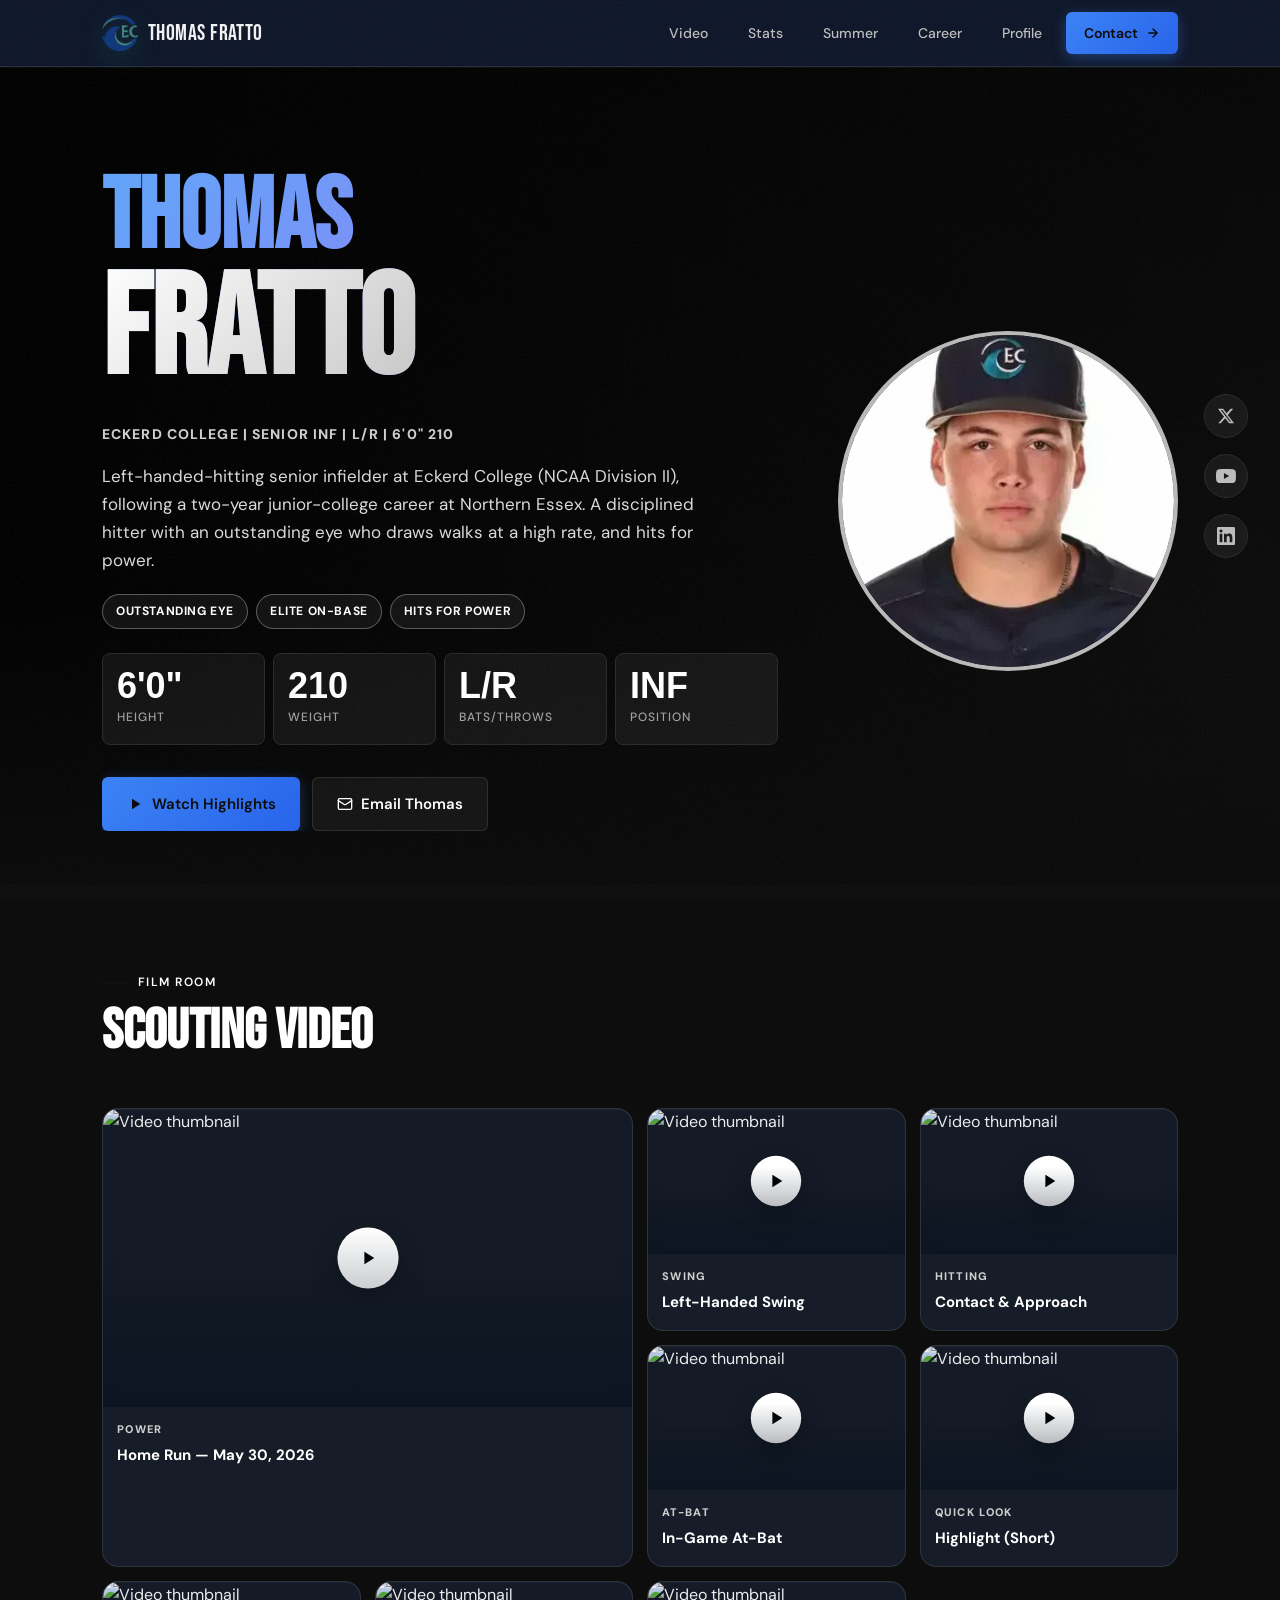
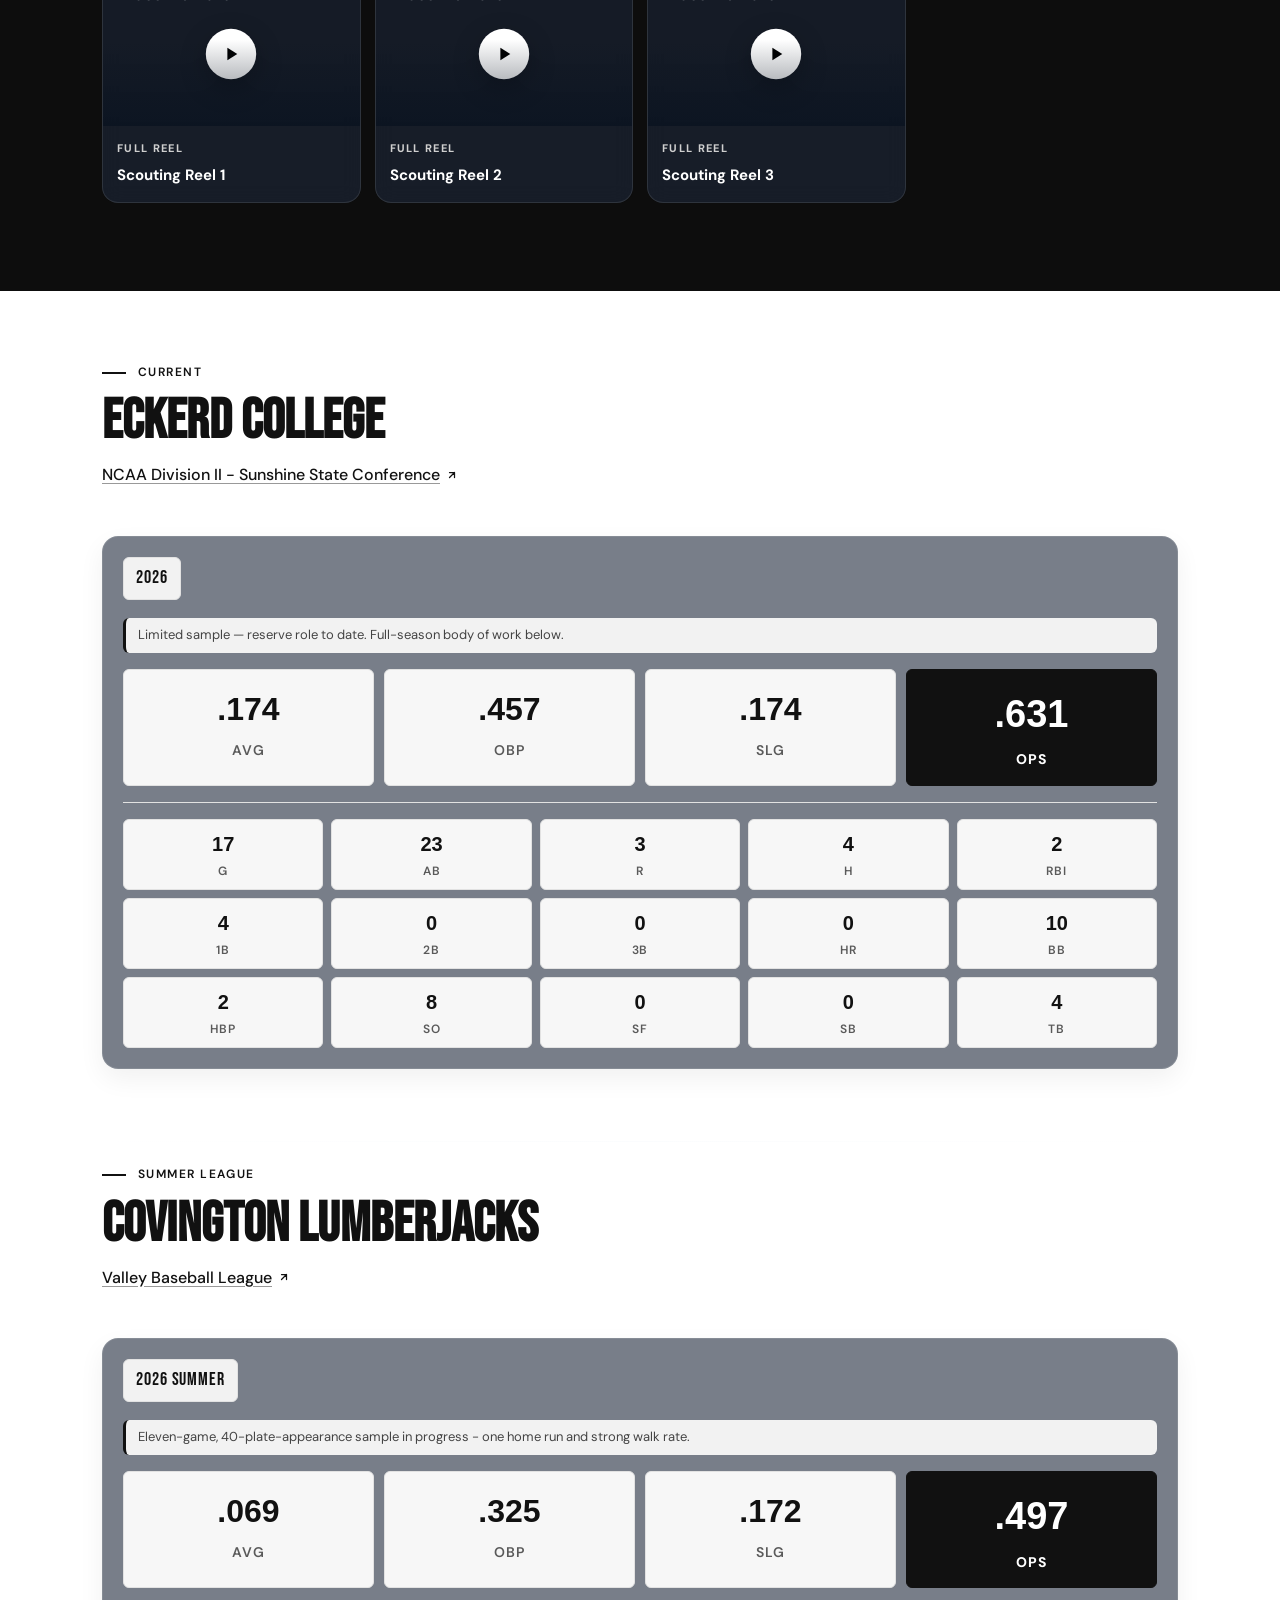
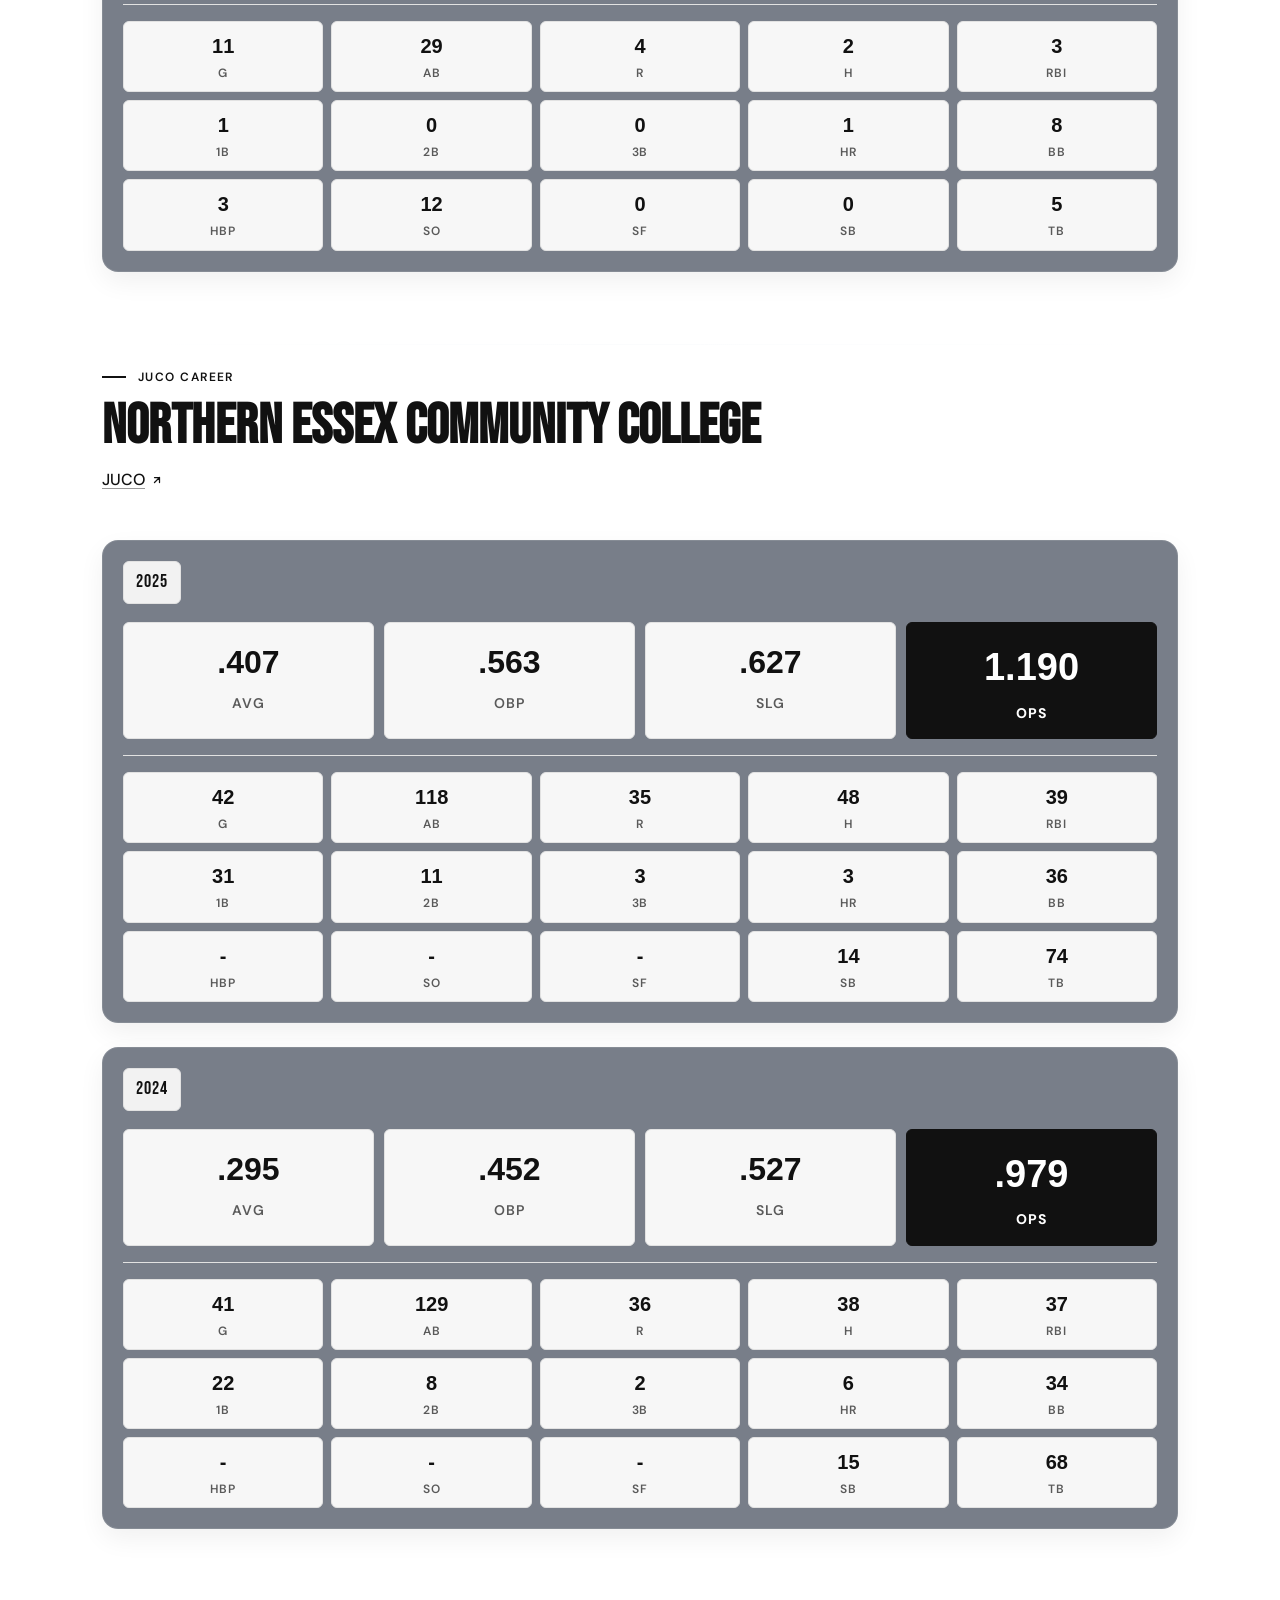
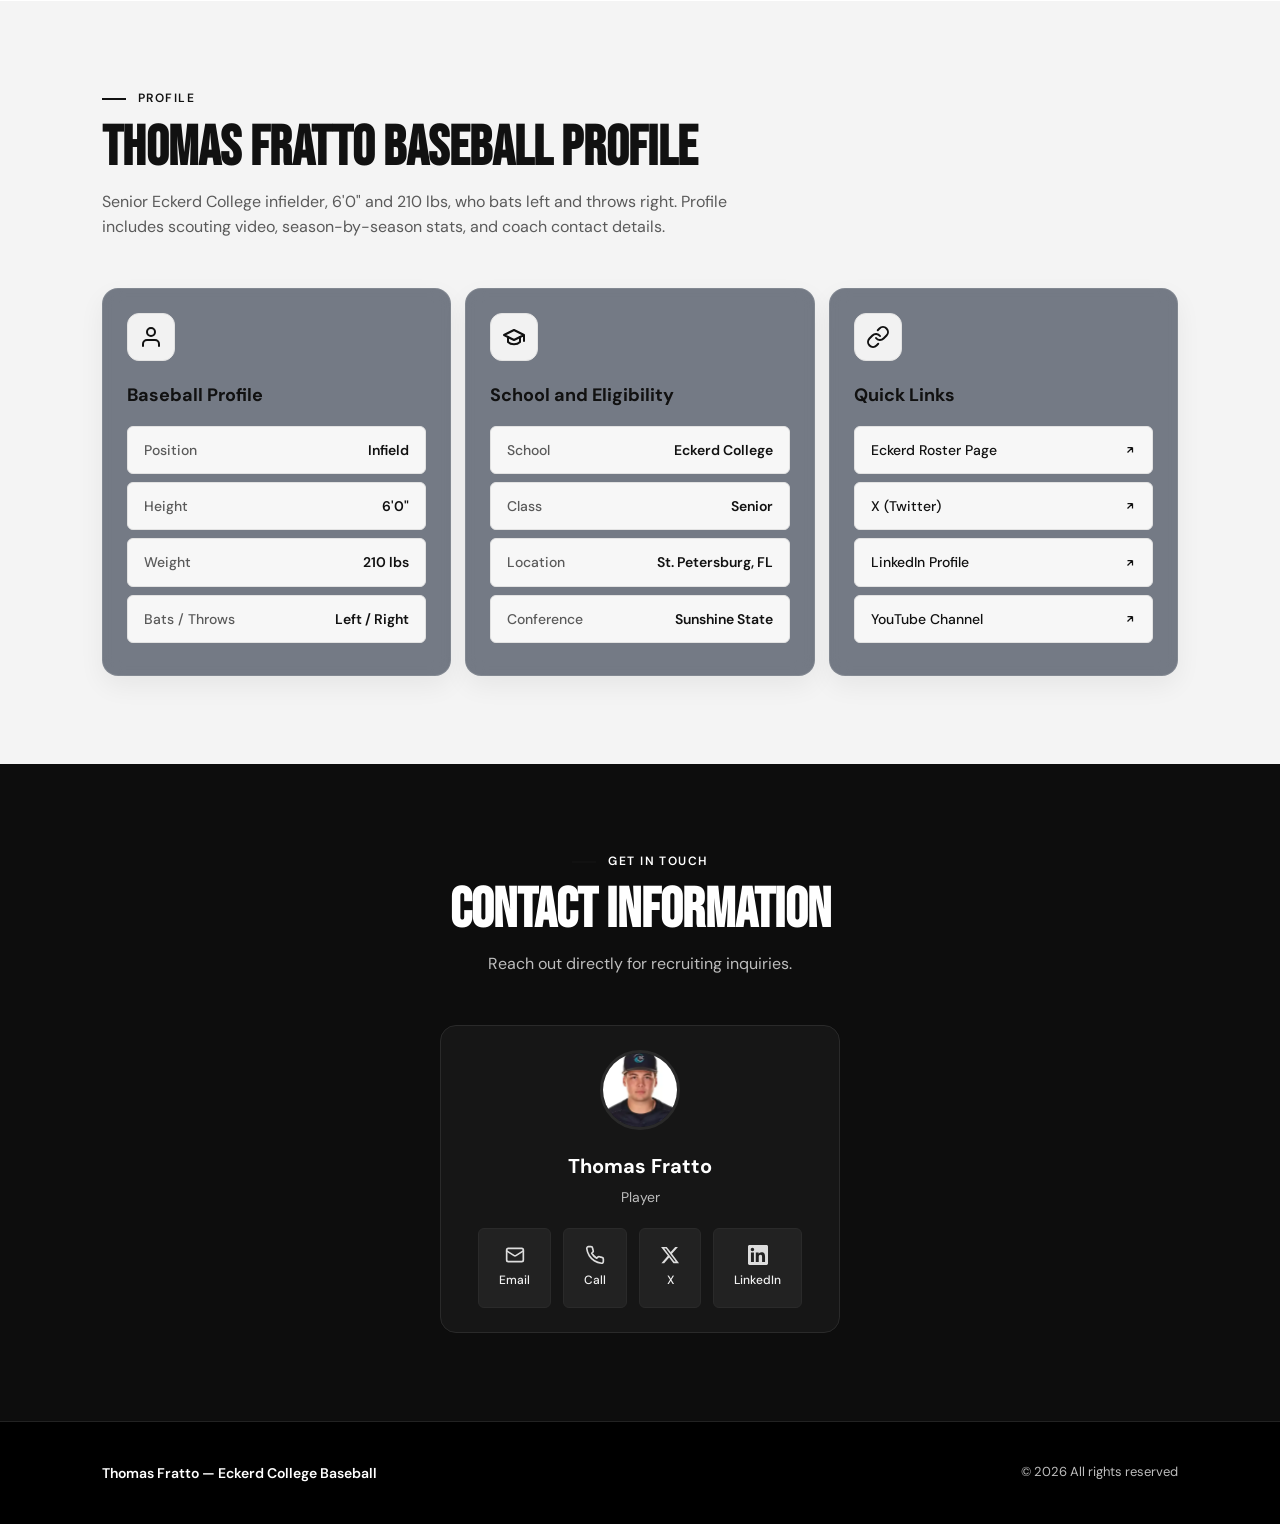
==== index.html @ 8817c386 "Refresh baseball profile styling" ====
<!doctype html>
<html lang="en">
<head>
  <meta charset="utf-8" />
  <meta name="viewport" content="width=device-width, initial-scale=1" />
  <title>Thomas Fratto | Eckerd College Baseball Recruiting Profile</title>
  <meta name="description" content="Thomas Fratto - left-handed-hitting senior infielder at Eckerd College (NCAA Division II). A disciplined hitter with an outstanding eye who draws walks at a high rate, with power. Scouting video, full season-by-season stats, and direct contact for scouts and coaches." />
  <link rel="canonical" href="https://www.tfrattobaseball.com/" />

  <link rel="icon" href="/favicon.ico" sizes="any">
  <link rel="icon" type="image/png" sizes="192x192" href="/icon-192.png">
  <link rel="apple-touch-icon" sizes="192x192" href="/icon-192.png">
  <link rel="manifest" href="/manifest.json">
  <link rel="alternate" type="text/plain" href="/llms.txt" title="LLM-readable profile">
  <meta name="theme-color" content="#0a1628">
  <meta name="apple-mobile-web-app-capable" content="yes">
  <meta name="apple-mobile-web-app-status-bar-style" content="black-translucent">
  <meta name="apple-mobile-web-app-title" content="T. Fratto">

  <!-- Fonts: Bebas Neue (display) + DM Sans (body) -->
  <link rel="preconnect" href="https://fonts.googleapis.com">
  <link rel="preconnect" href="https://fonts.gstatic.com" crossorigin>
  <link href="https://fonts.googleapis.com/css2?family=Bebas+Neue&family=DM+Sans:ital,opsz,wght@0,9..40,400;0,9..40,500;0,9..40,600;0,9..40,700;1,9..40,400&display=swap" rel="stylesheet">

  <link rel="stylesheet" href="styles.css" />
  <link rel="stylesheet" href="theme-bw.css" />

  <style>
    /* Modern UI Overrides */
    :root {
      --modern-bg: #0f172a;
      --modern-card-bg: rgba(30, 41, 59, 0.6);
      --modern-border: rgba(255, 255, 255, 0.1);
      --modern-primary: #3b82f6;
    }

    body {
      background-color: var(--modern-bg);
      color: #e2e8f0;
    }

    /* Sticky Glassmorphism Topbar */
    .topbar {
      position: sticky;
      top: 0;
      z-index: 1000;
      background: rgba(15, 23, 42, 0.75);
      backdrop-filter: blur(12px);
      -webkit-backdrop-filter: blur(12px);
      border-bottom: 1px solid var(--modern-border);
    }

    /* Gradient Hero Name */
    .hero-name {
      background: linear-gradient(135deg, #60a5fa, #818cf8, #c084fc);
      -webkit-background-clip: text;
      -webkit-text-fill-color: transparent;
      background-clip: text;
    }

    /* Glassmorphism Cards */
    .video-card, .stats-card, .info-card, .contact-card {
      background: var(--modern-card-bg);
      backdrop-filter: blur(10px);
      -webkit-backdrop-filter: blur(10px);
      border: 1px solid var(--modern-border);
      border-radius: 16px;
      transition: transform 0.3s ease, box-shadow 0.3s ease, border-color 0.3s ease;
    }

    /* Hover Effects */
    .video-card:hover, .info-card:hover, .contact-card:hover {
      transform: translateY(-6px);
      box-shadow: 0 12px 30px rgba(0, 0, 0, 0.35);
      border-color: rgba(255, 255, 255, 0.2);
    }

    /* Modern Buttons */
    .btn.primary {
      background: linear-gradient(135deg, var(--modern-primary), #2563eb);
      border: none;
      box-shadow: 0 4px 14px rgba(59, 130, 246, 0.35);
      transition: all 0.3s ease;
    }

    .btn.primary:hover {
      transform: translateY(-2px);
      box-shadow: 0 6px 20px rgba(59, 130, 246, 0.45);
    }

    .btn.ghost {
      border: 1px solid var(--modern-border);
      background: rgba(255, 255, 255, 0.05);
      transition: all 0.3s ease;
    }

    .btn.ghost:hover {
      background: rgba(255, 255, 255, 0.1);
      border-color: rgba(255, 255, 255, 0.3);
      transform: translateY(-2px);
    }

    /* Custom Scrollbar */
    ::-webkit-scrollbar {
      width: 10px;
    }
    ::-webkit-scrollbar-track {
      background: var(--modern-bg);
    }
    ::-webkit-scrollbar-thumb {
      background: #475569;
      border-radius: 5px;
    }
    ::-webkit-scrollbar-thumb:hover {
      background: #64748b;
    }

    /* Match info-list items to info-links items */
    .info-list li {
      display: flex;
      justify-content: space-between;
      align-items: center;
      padding: 12px 16px;
      margin-bottom: 8px;
      background: #f7f7f7;
      border: 1px solid #e2e2e2;
      border-radius: var(--radius-sm);
      font-size: 14px;
      font-weight: 500;
      transition: all var(--duration) var(--ease);
    }
    .info-list li:last-child {
      margin-bottom: 0;
      border-bottom: 1px solid #e2e2e2;
      padding-bottom: 12px;
    }
  </style>

  <meta property="og:title" content="Thomas Fratto | Eckerd College Baseball Recruiting Profile" />
  <meta property="og:description" content="Left-handed-hitting senior infielder at Eckerd College (NCAA Division II). A disciplined hitter with an outstanding eye and power. Scouting video, full season-by-season stats, and direct contact." />
  <meta property="og:type" content="website" />
  <meta property="og:url" content="https://www.tfrattobaseball.com/" />
  <meta property="og:image" content="https://www.tfrattobaseball.com/og-image.png" />
  <meta name="twitter:card" content="summary_large_image" />
  <meta name="twitter:image" content="https://www.tfrattobaseball.com/og-image.png" />

  <!-- Structured Data for AI/Search -->
  <script type="application/ld+json">
  {
    "@context": "https://schema.org",
    "@type": "Person",
    "name": "Thomas Fratto",
    "url": "https://www.tfrattobaseball.com/",
    "image": "https://www.tfrattobaseball.com/thomas-fratto-square_.webp",
    "description": "Thomas Fratto is a left-handed-hitting senior infielder at Eckerd College (NCAA Division II, Sunshine State Conference), following a two-year junior-college career at Northern Essex.",
    "jobTitle": "College Baseball Player",
    "affiliation": {
      "@type": "CollegeOrUniversity",
      "name": "Eckerd College",
      "url": "https://eckerdtritons.com"
    },
    "sameAs": [
      "https://x.com/Thomas_Fratto",
      "https://www.linkedin.com/in/thomas-fratto-b1376a383/",
      "https://www.youtube.com/@thomasfratto8864",
      "https://eckerdtritons.com/sports/baseball/roster/thomas-fratto/5664"
    ],
    "athlete": {
      "@type": "Role",
      "sport": "Baseball",
      "position": "Infield"
    },
    "height": "6'0\"",
    "weight": "210 lbs"
  }
  </script>
</head>

<body>
  <div class="noise"></div>
  
  <a class="skip" href="#main">Skip to content</a>

  <header class="topbar">
    <div class="container topbar-inner">
      <a class="brand" href="#top" aria-label="Back to top">
        <img src="Eckerd_tritons_ec_mark_svg.png" alt="Eckerd Tritons" class="brand-logo" width="36" height="36" />
        <span class="brand-text">Thomas Fratto</span>
      </a>
      <nav class="top-actions" aria-label="Primary">
        <a class="nav-link" href="#videos">Video</a>
        <a class="nav-link" href="#stats">Stats</a>
        <a class="nav-link" href="#summer-stats">Summer</a>
        <a class="nav-link" href="#necc-stats">Career</a>
        <a class="nav-link" href="#player-info">Profile</a>
        <a class="btn primary" href="#contact">
          <span>Contact</span>
          <svg width="14" height="14" viewBox="0 0 24 24" fill="none" stroke="currentColor" stroke-width="2.5" stroke-linecap="round" stroke-linejoin="round">
            <path d="M5 12h14M12 5l7 7-7 7"/>
          </svg>
        </a>
      </nav>
    </div>
  </header>

  <section class="hero" id="top">
    <div class="hero-bg"></div>
    <div class="container hero-inner">
      <div class="hero-content">
        <!-- Mobile: Photo + Name side by side -->
        <div class="hero-intro">
          <div class="hero-portrait-mobile">
            <img
              class="portrait-img-mobile"
              src="thomas-fratto-square_.webp"
              width="120"
              height="120"
              loading="eager"
              decoding="async"
              alt="Thomas Fratto in Eckerd Tritons uniform" />
          </div>
          <div class="hero-intro-text">
            <h1 class="hero-name">
              <span class="name-first">Thomas</span>
              <span class="name-last">Fratto</span>
            </h1>
          </div>
        </div>

        <p class="hero-line">Eckerd College | Senior INF | L/R | 6'0" 210</p>

        <p class="hero-summary">
          Left-handed-hitting senior infielder at Eckerd College (NCAA Division II),
          following a two-year junior-college career at Northern Essex. A disciplined
          hitter with an outstanding eye who draws walks at a high rate, and hits for power.
        </p>

        <div class="hero-strengths" aria-label="Player strengths">
          <span class="strength">Outstanding Eye</span>
          <span class="strength">Elite On-Base</span>
          <span class="strength">Hits for Power</span>
        </div>

        <div class="hero-stats">
          <div class="stat">
            <span class="stat-value">6'0"</span>
            <span class="stat-label">Height</span>
          </div>
          <div class="stat">
            <span class="stat-value">210</span>
            <span class="stat-label">Weight</span>
          </div>
          <div class="stat">
            <span class="stat-value">L/R</span>
            <span class="stat-label">Bats/Throws</span>
          </div>
          <div class="stat">
            <span class="stat-value">INF</span>
            <span class="stat-label">Position</span>
          </div>
        </div>

        <div class="hero-actions">
          <a class="btn primary large" href="#videos">
            <svg width="18" height="18" viewBox="0 0 24 24" fill="currentColor">
              <path d="M8 5v14l11-7z"/>
            </svg>
            <span>Watch Highlights</span>
          </a>
          <a class="btn ghost large" href="mailto:frattothomas@gmail.com" aria-label="Email Thomas">
            <svg width="16" height="16" viewBox="0 0 24 24" fill="none" stroke="currentColor" stroke-width="2" stroke-linecap="round" stroke-linejoin="round"><rect width="20" height="16" x="2" y="4" rx="2"/><path d="m22 7-8.97 5.7a1.94 1.94 0 0 1-2.06 0L2 7"/></svg>
            <span>Email Thomas</span>
          </a>
        </div>
      </div>

      <!-- Desktop only: Large portrait on right -->
      <div class="hero-portrait">
        <div class="portrait-frame">
          <img
            class="portrait-img"
            src="thomas-fratto-square_.webp"
            width="400"
            height="400"
            loading="eager"
            decoding="async"
            alt="Thomas Fratto in Eckerd Tritons uniform" />
        </div>
      </div>
    </div>

    <div class="hero-socials">
      <a href="https://x.com/Thomas_Fratto" target="_blank" rel="noreferrer" aria-label="X (Twitter)">
        <svg width="18" height="18" viewBox="0 0 24 24" fill="currentColor">
          <path d="M18.244 2.25h3.308l-7.227 8.26 8.502 11.24H16.17l-5.214-6.817L4.99 21.75H1.68l7.73-8.835L1.254 2.25H8.08l4.713 6.231zm-1.161 17.52h1.833L7.084 4.126H5.117z"/>
        </svg>
      </a>
      <a href="https://www.youtube.com/@thomasfratto8864" target="_blank" rel="noreferrer" aria-label="YouTube">
        <svg width="20" height="20" viewBox="0 0 24 24" fill="currentColor">
          <path d="M23.498 6.186a3.016 3.016 0 0 0-2.122-2.136C19.505 3.545 12 3.545 12 3.545s-7.505 0-9.377.505A3.017 3.017 0 0 0 .502 6.186C0 8.07 0 12 0 12s0 3.93.502 5.814a3.016 3.016 0 0 0 2.122 2.136c1.871.505 9.376.505 9.376.505s7.505 0 9.377-.505a3.015 3.015 0 0 0 2.122-2.136C24 15.93 24 12 24 12s0-3.93-.502-5.814zM9.545 15.568V8.432L15.818 12l-6.273 3.568z"/>
        </svg>
      </a>
      <a href="https://www.linkedin.com/in/thomas-fratto-b1376a383/" target="_blank" rel="noreferrer" aria-label="LinkedIn">
        <svg width="18" height="18" viewBox="0 0 24 24" fill="currentColor">
          <path d="M20.447 20.452h-3.554v-5.569c0-1.328-.027-3.037-1.852-3.037-1.853 0-2.136 1.445-2.136 2.939v5.667H9.351V9h3.414v1.561h.046c.477-.9 1.637-1.85 3.37-1.85 3.601 0 4.267 2.37 4.267 5.455v6.286zM5.337 7.433c-1.144 0-2.063-.926-2.063-2.065 0-1.138.92-2.063 2.063-2.063 1.14 0 2.064.925 2.064 2.063 0 1.139-.925 2.065-2.064 2.065zm1.782 13.019H3.555V9h3.564v11.452zM22.225 0H1.771C.792 0 0 .774 0 1.729v20.542C0 23.227.792 24 1.771 24h20.451C23.2 24 24 23.227 24 22.271V1.729C24 .774 23.2 0 22.222 0h.003z"/>
        </svg>
      </a>
    </div>
  </section>

  <main id="main">
    <!-- Videos Section -->
    <section class="section" id="videos" aria-labelledby="videos-title">
      <div class="container">
        <div class="section-header">
          <div class="section-label">
            <span class="label-line"></span>
            <span>Film Room</span>
          </div>
          <h2 id="videos-title">Scouting Video</h2>
        </div>

        <div class="video-grid" role="list">
          <a class="video-card" role="listitem"
             href="https://youtu.be/wrVCZ_m8fkg?si=9n8hPUI2WNwO20DD" target="_blank" rel="noreferrer"
             aria-label="Watch video on YouTube">
            <div class="video-thumb">
              <img
                src="https://img.youtube.com/vi/wrVCZ_m8fkg/hqdefault.jpg"
                alt="Video thumbnail"
                loading="lazy"
                decoding="async"
                onerror="this.onerror=null;this.src='https://img.youtube.com/vi/wrVCZ_m8fkg/mqdefault.jpg';" />
              <div class="video-overlay">
                <div class="play-btn">
                  <svg width="24" height="24" viewBox="0 0 24 24" fill="currentColor">
                    <path d="M8 5v14l11-7z"/>
                  </svg>
                </div>
              </div>
            </div>
            <div class="video-meta">
              <span class="video-tag">Power</span>
              <span class="video-title">Home Run — May 30, 2026</span>
            </div>
          </a>

          <a class="video-card" role="listitem"
             href="https://youtu.be/FhNEBm53dck" target="_blank" rel="noreferrer"
             aria-label="Watch video on YouTube">
            <div class="video-thumb">
              <img
                src="https://img.youtube.com/vi/FhNEBm53dck/maxresdefault.jpg"
                alt="Video thumbnail"
                loading="lazy"
                decoding="async"
                onerror="this.onerror=null;this.src='https://img.youtube.com/vi/FhNEBm53dck/hqdefault.jpg';" />
              <div class="video-overlay">
                <div class="play-btn">
                  <svg width="24" height="24" viewBox="0 0 24 24" fill="currentColor">
                    <path d="M8 5v14l11-7z"/>
                  </svg>
                </div>
              </div>
            </div>
            <div class="video-meta">
              <span class="video-tag">Swing</span>
              <span class="video-title">Left-Handed Swing</span>
            </div>
          </a>

          <a class="video-card" role="listitem"
             href="https://youtu.be/UWkiQuUxg00" target="_blank" rel="noreferrer"
             aria-label="Watch video on YouTube">
            <div class="video-thumb">
              <img
                src="https://img.youtube.com/vi/UWkiQuUxg00/maxresdefault.jpg"
                alt="Video thumbnail"
                loading="lazy"
                decoding="async"
                onerror="this.onerror=null;this.src='https://img.youtube.com/vi/UWkiQuUxg00/hqdefault.jpg';" />
              <div class="video-overlay">
                <div class="play-btn">
                  <svg width="24" height="24" viewBox="0 0 24 24" fill="currentColor">
                    <path d="M8 5v14l11-7z"/>
                  </svg>
                </div>
              </div>
            </div>
            <div class="video-meta">
              <span class="video-tag">Hitting</span>
              <span class="video-title">Contact &amp; Approach</span>
            </div>
          </a>

          <a class="video-card" role="listitem"
             href="https://youtu.be/MKA48oBO4f8" target="_blank" rel="noreferrer"
             aria-label="Watch video on YouTube">
            <div class="video-thumb">
              <img
                src="https://img.youtube.com/vi/MKA48oBO4f8/maxresdefault.jpg"
                alt="Video thumbnail"
                loading="lazy"
                decoding="async"
                onerror="this.onerror=null;this.src='https://img.youtube.com/vi/MKA48oBO4f8/hqdefault.jpg';" />
              <div class="video-overlay">
                <div class="play-btn">
                  <svg width="24" height="24" viewBox="0 0 24 24" fill="currentColor">
                    <path d="M8 5v14l11-7z"/>
                  </svg>
                </div>
              </div>
            </div>
            <div class="video-meta">
              <span class="video-tag">At-Bat</span>
              <span class="video-title">In-Game At-Bat</span>
            </div>
          </a>

          <a class="video-card" role="listitem"
             href="https://youtube.com/shorts/FID8BzOsGNg" target="_blank" rel="noreferrer"
             aria-label="Watch video on YouTube">
            <div class="video-thumb">
              <img
                src="https://img.youtube.com/vi/FID8BzOsGNg/maxresdefault.jpg"
                alt="Video thumbnail"
                loading="lazy"
                decoding="async"
                onerror="this.onerror=null;this.src='https://img.youtube.com/vi/FID8BzOsGNg/hqdefault.jpg';" />
              <div class="video-overlay">
                <div class="play-btn">
                  <svg width="24" height="24" viewBox="0 0 24 24" fill="currentColor">
                    <path d="M8 5v14l11-7z"/>
                  </svg>
                </div>
              </div>
            </div>
            <div class="video-meta">
              <span class="video-tag">Quick Look</span>
              <span class="video-title">Highlight (Short)</span>
            </div>
          </a>

          <a class="video-card" role="listitem"
             href="https://www.youtube.com/watch?v=GyiX662Axgs" target="_blank" rel="noreferrer"
             aria-label="Watch video on YouTube">
            <div class="video-thumb">
              <img
                src="https://img.youtube.com/vi/GyiX662Axgs/maxresdefault.jpg"
                alt="Video thumbnail"
                loading="lazy"
                decoding="async"
                onerror="this.onerror=null;this.src='https://img.youtube.com/vi/GyiX662Axgs/hqdefault.jpg';" />
              <div class="video-overlay">
                <div class="play-btn">
                  <svg width="24" height="24" viewBox="0 0 24 24" fill="currentColor">
                    <path d="M8 5v14l11-7z"/>
                  </svg>
                </div>
              </div>
            </div>
            <div class="video-meta">
              <span class="video-tag">Full Reel</span>
              <span class="video-title">Scouting Reel 1</span>
            </div>
          </a>

          <a class="video-card" role="listitem"
             href="https://www.youtube.com/watch?v=iXXUDTbzrnU" target="_blank" rel="noreferrer"
             aria-label="Watch video on YouTube">
            <div class="video-thumb">
              <img
                src="https://img.youtube.com/vi/iXXUDTbzrnU/maxresdefault.jpg"
                alt="Video thumbnail"
                loading="lazy"
                decoding="async"
                onerror="this.onerror=null;this.src='https://img.youtube.com/vi/iXXUDTbzrnU/hqdefault.jpg';" />
              <div class="video-overlay">
                <div class="play-btn">
                  <svg width="24" height="24" viewBox="0 0 24 24" fill="currentColor">
                    <path d="M8 5v14l11-7z"/>
                  </svg>
                </div>
              </div>
            </div>
            <div class="video-meta">
              <span class="video-tag">Full Reel</span>
              <span class="video-title">Scouting Reel 2</span>
            </div>
          </a>

          <a class="video-card" role="listitem"
             href="https://youtu.be/_6B4Cj_aQnU?si=kjo2rsNTbteWaK6k" target="_blank" rel="noreferrer"
             aria-label="Watch video on YouTube">
            <div class="video-thumb">
              <img
                src="https://img.youtube.com/vi/_6B4Cj_aQnU/maxresdefault.jpg"
                alt="Video thumbnail"
                loading="lazy"
                decoding="async"
                onerror="this.onerror=null;this.src='https://img.youtube.com/vi/_6B4Cj_aQnU/hqdefault.jpg';" />
              <div class="video-overlay">
                <div class="play-btn">
                  <svg width="24" height="24" viewBox="0 0 24 24" fill="currentColor">
                    <path d="M8 5v14l11-7z"/>
                  </svg>
                </div>
              </div>
            </div>
            <div class="video-meta">
              <span class="video-tag">Full Reel</span>
              <span class="video-title">Scouting Reel 3</span>
            </div>
          </a>

        </div>


      </div>
    </section>

    <!-- Eckerd College Stats Section -->
    <section class="section stats-section" id="stats" aria-labelledby="stats-title">
      <div class="container">
        <div class="section-header">
          <div class="section-label">
            <span class="label-line"></span>
            <span>Current</span>
          </div>
          <h2 id="stats-title">Eckerd College</h2>
          <p class="section-desc">
            <a href="https://eckerdtritons.com/sports/baseball/roster/thomas-fratto/5664" target="_blank" rel="noreferrer" class="school-link">
              NCAA Division II - Sunshine State Conference
              <svg width="12" height="12" viewBox="0 0 24 24" fill="none" stroke="currentColor" stroke-width="2.5" stroke-linecap="round" stroke-linejoin="round">
                <path d="M7 17L17 7M17 7H7M17 7v10"/>
              </svg>
            </a>
          </p>
        </div>

        <div class="stats-years">
          <!-- 2026 Season -->
          <div class="stats-card">
            <div class="stats-year-label">2026</div>
            <p class="stats-note">Limited sample — reserve role to date. Full-season body of work below.</p>
            <div class="stats-content">
              <div class="stats-grid">
                <div class="stat-item">
                  <span class="stat-number" id="stat-avg-2026">.000</span>
                  <span class="stat-name">AVG</span>
                </div>
                <div class="stat-item">
                  <span class="stat-number" id="stat-obp-2026">.000</span>
                  <span class="stat-name">OBP</span>
                </div>
                <div class="stat-item">
                  <span class="stat-number" id="stat-slg-2026">.000</span>
                  <span class="stat-name">SLG</span>
                </div>
                <div class="stat-item featured">
                  <span class="stat-number" id="stat-ops-2026">.000</span>
                  <span class="stat-name">OPS</span>
                </div>
              </div>
              <div class="stats-divider"></div>
              <div class="stats-table">
                <div class="stats-row">
                  <div class="stats-cell"><span class="cell-value" id="stat-g-2026">0</span><span class="cell-label">G</span></div>
                  <div class="stats-cell"><span class="cell-value" id="stat-ab-2026">0</span><span class="cell-label">AB</span></div>
                  <div class="stats-cell"><span class="cell-value" id="stat-r-2026">0</span><span class="cell-label">R</span></div>
                  <div class="stats-cell"><span class="cell-value" id="stat-h-2026">0</span><span class="cell-label">H</span></div>
                  <div class="stats-cell"><span class="cell-value" id="stat-rbi-2026">0</span><span class="cell-label">RBI</span></div>
                </div>
                <div class="stats-row">
                  <div class="stats-cell"><span class="cell-value" id="stat-1b-2026">0</span><span class="cell-label">1B</span></div>
                  <div class="stats-cell"><span class="cell-value" id="stat-2b-2026">0</span><span class="cell-label">2B</span></div>
                  <div class="stats-cell"><span class="cell-value" id="stat-3b-2026">0</span><span class="cell-label">3B</span></div>
                  <div class="stats-cell"><span class="cell-value" id="stat-hr-2026">0</span><span class="cell-label">HR</span></div>
                  <div class="stats-cell"><span class="cell-value" id="stat-bb-2026">0</span><span class="cell-label">BB</span></div>
                </div>
                <div class="stats-row">
                  <div class="stats-cell"><span class="cell-value" id="stat-hbp-2026">0</span><span class="cell-label">HBP</span></div>
                  <div class="stats-cell"><span class="cell-value" id="stat-so-2026">0</span><span class="cell-label">SO</span></div>
                  <div class="stats-cell"><span class="cell-value" id="stat-sf-2026">0</span><span class="cell-label">SF</span></div>
                  <div class="stats-cell"><span class="cell-value" id="stat-sb-2026">0</span><span class="cell-label">SB</span></div>
                  <div class="stats-cell"><span class="cell-value" id="stat-tb-2026">0</span><span class="cell-label">TB</span></div>
                </div>
              </div>
            </div>
          </div>
        </div>
      </div>
    </section>

    <!-- Summer League Stats Section -->
    <section class="section stats-section" id="summer-stats" aria-labelledby="summer-stats-title">
      <div class="container">
        <div class="section-header">
          <div class="section-label">
            <span class="label-line"></span>
            <span>Summer League</span>
          </div>
          <h2 id="summer-stats-title">Covington Lumberjacks</h2>
          <p class="section-desc">
            <a href="https://valleybaseballleague.com/sports/bsb/2026/players/thomasfrattoaae7" target="_blank" rel="noreferrer" class="school-link">
              Valley Baseball League
              <svg width="12" height="12" viewBox="0 0 24 24" fill="none" stroke="currentColor" stroke-width="2.5" stroke-linecap="round" stroke-linejoin="round">
                <path d="M7 17L17 7M17 7H7M17 7v10"/>
              </svg>
            </a>
          </p>
        </div>

        <div class="stats-years">
          <div class="stats-card">
            <div class="stats-year-label">2026 Summer</div>
            <p class="stats-note">Eleven-game, 40-plate-appearance sample in progress - one home run and strong walk rate.</p>
            <div class="stats-content">
              <div class="stats-grid">
                <div class="stat-item">
                  <span class="stat-number">.069</span>
                  <span class="stat-name">AVG</span>
                </div>
                <div class="stat-item">
                  <span class="stat-number">.325</span>
                  <span class="stat-name">OBP</span>
                </div>
                <div class="stat-item">
                  <span class="stat-number">.172</span>
                  <span class="stat-name">SLG</span>
                </div>
                <div class="stat-item featured">
                  <span class="stat-number">.497</span>
                  <span class="stat-name">OPS</span>
                </div>
              </div>
              <div class="stats-divider"></div>
              <div class="stats-table">
                <div class="stats-row">
                  <div class="stats-cell"><span class="cell-value">11</span><span class="cell-label">G</span></div>
                  <div class="stats-cell"><span class="cell-value">29</span><span class="cell-label">AB</span></div>
                  <div class="stats-cell"><span class="cell-value">4</span><span class="cell-label">R</span></div>
                  <div class="stats-cell"><span class="cell-value">2</span><span class="cell-label">H</span></div>
                  <div class="stats-cell"><span class="cell-value">3</span><span class="cell-label">RBI</span></div>
                </div>
                <div class="stats-row">
                  <div class="stats-cell"><span class="cell-value">1</span><span class="cell-label">1B</span></div>
                  <div class="stats-cell"><span class="cell-value">0</span><span class="cell-label">2B</span></div>
                  <div class="stats-cell"><span class="cell-value">0</span><span class="cell-label">3B</span></div>
                  <div class="stats-cell"><span class="cell-value">1</span><span class="cell-label">HR</span></div>
                  <div class="stats-cell"><span class="cell-value">8</span><span class="cell-label">BB</span></div>
                </div>
                <div class="stats-row">
                  <div class="stats-cell"><span class="cell-value">3</span><span class="cell-label">HBP</span></div>
                  <div class="stats-cell"><span class="cell-value">12</span><span class="cell-label">SO</span></div>
                  <div class="stats-cell"><span class="cell-value">0</span><span class="cell-label">SF</span></div>
                  <div class="stats-cell"><span class="cell-value">0</span><span class="cell-label">SB</span></div>
                  <div class="stats-cell"><span class="cell-value">5</span><span class="cell-label">TB</span></div>
                </div>
              </div>
            </div>
          </div>
        </div>
      </div>
    </section>

    <!-- NECC Stats Section -->
    <section class="section stats-section" id="necc-stats" aria-labelledby="necc-stats-title">
      <div class="container">
        <div class="section-header">
          <div class="section-label">
            <span class="label-line"></span>
            <span>JUCO Career</span>
          </div>
          <h2 id="necc-stats-title">Northern Essex Community College</h2>
          <p class="section-desc">
            <a href="https://neccknights.com/sports/bsb/2024-25/bios/fratto_thomas_5r5q" target="_blank" rel="noreferrer" class="school-link">
              JUCO
              <svg width="12" height="12" viewBox="0 0 24 24" fill="none" stroke="currentColor" stroke-width="2.5" stroke-linecap="round" stroke-linejoin="round">
                <path d="M7 17L17 7M17 7H7M17 7v10"/>
              </svg>
            </a>
          </p>
        </div>

        <div class="stats-years">
          <!-- 2025 Season -->
          <div class="stats-card">
            <div class="stats-year-label">2025</div>
            <div class="stats-content">
              <div class="stats-grid">
                <div class="stat-item">
                  <span class="stat-number">.407</span>
                  <span class="stat-name">AVG</span>
                </div>
                <div class="stat-item">
                  <span class="stat-number">.563</span>
                  <span class="stat-name">OBP</span>
                </div>
                <div class="stat-item">
                  <span class="stat-number">.627</span>
                  <span class="stat-name">SLG</span>
                </div>
                <div class="stat-item featured">
                  <span class="stat-number">1.190</span>
                  <span class="stat-name">OPS</span>
                </div>
              </div>
              <div class="stats-divider"></div>
              <div class="stats-table">
                <div class="stats-row">
                  <div class="stats-cell"><span class="cell-value">42</span><span class="cell-label">G</span></div>
                  <div class="stats-cell"><span class="cell-value">118</span><span class="cell-label">AB</span></div>
                  <div class="stats-cell"><span class="cell-value">35</span><span class="cell-label">R</span></div>
                  <div class="stats-cell"><span class="cell-value">48</span><span class="cell-label">H</span></div>
                  <div class="stats-cell"><span class="cell-value">39</span><span class="cell-label">RBI</span></div>
                </div>
                <div class="stats-row">
                  <div class="stats-cell"><span class="cell-value">31</span><span class="cell-label">1B</span></div>
                  <div class="stats-cell"><span class="cell-value">11</span><span class="cell-label">2B</span></div>
                  <div class="stats-cell"><span class="cell-value">3</span><span class="cell-label">3B</span></div>
                  <div class="stats-cell"><span class="cell-value">3</span><span class="cell-label">HR</span></div>
                  <div class="stats-cell"><span class="cell-value">36</span><span class="cell-label">BB</span></div>
                </div>
                <div class="stats-row">
                  <div class="stats-cell"><span class="cell-value">-</span><span class="cell-label">HBP</span></div>
                  <div class="stats-cell"><span class="cell-value">-</span><span class="cell-label">SO</span></div>
                  <div class="stats-cell"><span class="cell-value">-</span><span class="cell-label">SF</span></div>
                  <div class="stats-cell"><span class="cell-value">14</span><span class="cell-label">SB</span></div>
                  <div class="stats-cell"><span class="cell-value">74</span><span class="cell-label">TB</span></div>
                </div>
              </div>
            </div>
          </div>

          <!-- 2024 Season -->
          <div class="stats-card">
            <div class="stats-year-label">2024</div>
            <div class="stats-content">
              <div class="stats-grid">
                <div class="stat-item">
                  <span class="stat-number">.295</span>
                  <span class="stat-name">AVG</span>
                </div>
                <div class="stat-item">
                  <span class="stat-number">.452</span>
                  <span class="stat-name">OBP</span>
                </div>
                <div class="stat-item">
                  <span class="stat-number">.527</span>
                  <span class="stat-name">SLG</span>
                </div>
                <div class="stat-item featured">
                  <span class="stat-number">.979</span>
                  <span class="stat-name">OPS</span>
                </div>
              </div>
              <div class="stats-divider"></div>
              <div class="stats-table">
                <div class="stats-row">
                  <div class="stats-cell"><span class="cell-value">41</span><span class="cell-label">G</span></div>
                  <div class="stats-cell"><span class="cell-value">129</span><span class="cell-label">AB</span></div>
                  <div class="stats-cell"><span class="cell-value">36</span><span class="cell-label">R</span></div>
                  <div class="stats-cell"><span class="cell-value">38</span><span class="cell-label">H</span></div>
                  <div class="stats-cell"><span class="cell-value">37</span><span class="cell-label">RBI</span></div>
                </div>
                <div class="stats-row">
                  <div class="stats-cell"><span class="cell-value">22</span><span class="cell-label">1B</span></div>
                  <div class="stats-cell"><span class="cell-value">8</span><span class="cell-label">2B</span></div>
                  <div class="stats-cell"><span class="cell-value">2</span><span class="cell-label">3B</span></div>
                  <div class="stats-cell"><span class="cell-value">6</span><span class="cell-label">HR</span></div>
                  <div class="stats-cell"><span class="cell-value">34</span><span class="cell-label">BB</span></div>
                </div>
                <div class="stats-row">
                  <div class="stats-cell"><span class="cell-value">-</span><span class="cell-label">HBP</span></div>
                  <div class="stats-cell"><span class="cell-value">-</span><span class="cell-label">SO</span></div>
                  <div class="stats-cell"><span class="cell-value">-</span><span class="cell-label">SF</span></div>
                  <div class="stats-cell"><span class="cell-value">15</span><span class="cell-label">SB</span></div>
                  <div class="stats-cell"><span class="cell-value">68</span><span class="cell-label">TB</span></div>
                </div>
              </div>
            </div>
          </div>
        </div>
      </div>
    </section>

    <!-- Stats Section -->
    <section class="section section-alt" id="player-info" aria-labelledby="player-info-title">
      <div class="container">
        <div class="section-header">
          <div class="section-label">
            <span class="label-line"></span>
            <span>Profile</span>
          </div>
          <h2 id="player-info-title">Thomas Fratto Baseball Profile</h2>
          <p class="section-desc">Senior Eckerd College infielder, 6'0" and 210 lbs, who bats left and throws right. Profile includes scouting video, season-by-season stats, and coach contact details.</p>
        </div>

        <div class="info-grid">
          <div class="info-card">
            <div class="info-icon">
              <svg width="24" height="24" viewBox="0 0 24 24" fill="none" stroke="currentColor" stroke-width="2" stroke-linecap="round" stroke-linejoin="round">
                <path d="M20 21v-2a4 4 0 0 0-4-4H8a4 4 0 0 0-4 4v2"/>
                <circle cx="12" cy="7" r="4"/>
              </svg>
            </div>
            <h3>Baseball Profile</h3>
            <ul class="info-list">
              <li>
                <span class="info-label">Position</span>
                <span class="info-value">Infield</span>
              </li>
              <li>
                <span class="info-label">Height</span>
                <span class="info-value">6'0"</span>
              </li>
              <li>
                <span class="info-label">Weight</span>
                <span class="info-value">210 lbs</span>
              </li>
              <li>
                <span class="info-label">Bats / Throws</span>
                <span class="info-value">Left / Right</span>
              </li>
            </ul>
          </div>

          <div class="info-card">
            <div class="info-icon">
              <svg width="24" height="24" viewBox="0 0 24 24" fill="none" stroke="currentColor" stroke-width="2" stroke-linecap="round" stroke-linejoin="round">
                <path d="M22 10v6M2 10l10-5 10 5-10 5z"/>
                <path d="M6 12v5c3 3 9 3 12 0v-5"/>
              </svg>
            </div>
            <h3>School and Eligibility</h3>
            <ul class="info-list">
              <li>
                <span class="info-label">School</span>
                <span class="info-value">Eckerd College</span>
              </li>
              <li>
                <span class="info-label">Class</span>
                <span class="info-value">Senior</span>
              </li>
              <li>
                <span class="info-label">Location</span>
                <span class="info-value">St. Petersburg, FL</span>
              </li>
              <li>
                <span class="info-label">Conference</span>
                <span class="info-value">Sunshine State</span>
              </li>
            </ul>
          </div>

          <div class="info-card">
            <div class="info-icon">
              <svg width="24" height="24" viewBox="0 0 24 24" fill="none" stroke="currentColor" stroke-width="2" stroke-linecap="round" stroke-linejoin="round">
                <path d="M10 13a5 5 0 0 0 7.54.54l3-3a5 5 0 0 0-7.07-7.07l-1.72 1.71"/>
                <path d="M14 11a5 5 0 0 0-7.54-.54l-3 3a5 5 0 0 0 7.07 7.07l1.71-1.71"/>
              </svg>
            </div>
            <h3>Quick Links</h3>
            <ul class="info-links">
              <li>
                <a href="https://eckerdtritons.com/sports/baseball/roster/thomas-fratto/5664" target="_blank" rel="noreferrer">
                  <span>Eckerd Roster Page</span>
                  <svg width="12" height="12" viewBox="0 0 24 24" fill="none" stroke="currentColor" stroke-width="2.5"><path d="M7 17L17 7M17 7H7M17 7v10"/></svg>
                </a>
              </li>
              <li>
                <a href="https://x.com/Thomas_Fratto" target="_blank" rel="noreferrer">
                  <span>X (Twitter)</span>
                  <svg width="12" height="12" viewBox="0 0 24 24" fill="none" stroke="currentColor" stroke-width="2.5"><path d="M7 17L17 7M17 7H7M17 7v10"/></svg>
                </a>
              </li>
              <li>
                <a href="https://www.linkedin.com/in/thomas-fratto-b1376a383/" target="_blank" rel="noreferrer">
                  <span>LinkedIn Profile</span>
                  <svg width="12" height="12" viewBox="0 0 24 24" fill="none" stroke="currentColor" stroke-width="2.5"><path d="M7 17L17 7M17 7H7M17 7v10"/></svg>
                </a>
              </li>
              <li>
                <a href="https://www.youtube.com/@thomasfratto8864" target="_blank" rel="noreferrer">
                  <span>YouTube Channel</span>
                  <svg width="12" height="12" viewBox="0 0 24 24" fill="none" stroke="currentColor" stroke-width="2.5"><path d="M7 17L17 7M17 7H7M17 7v10"/></svg>
                </a>
              </li>
            </ul>
          </div>
        </div>
      </div>
    </section>

    <!-- Contact Section -->
    <section class="section" id="contact" aria-labelledby="contact-title">
      <div class="container">
        <div class="section-header centered">
          <div class="section-label">
            <span class="label-line"></span>
            <span>Get in Touch</span>
          </div>
          <h2 id="contact-title">Contact Information</h2>
          <p class="section-desc">Reach out directly for recruiting inquiries.</p>
        </div>

        <div class="contact-grid single">
          <div class="contact-card">
            <div class="contact-avatar">
              <img src="thomas-fratto-square_.webp" alt="Thomas Fratto" width="64" height="64" />
            </div>
            <h3>Thomas Fratto</h3>
            <p class="contact-role">Player</p>
            <ul class="contact-methods">
              <li>
                <a href="mailto:frattothomas@gmail.com" id="email-link" class="contact-icon-btn" aria-label="Email Thomas">
                  <svg width="20" height="20" viewBox="0 0 24 24" fill="none" stroke="currentColor" stroke-width="2" stroke-linecap="round" stroke-linejoin="round"><rect width="20" height="16" x="2" y="4" rx="2"/><path d="m22 7-8.97 5.7a1.94 1.94 0 0 1-2.06 0L2 7"/></svg>
                  <span>Email</span>
                </a>
              </li>
              <li>
                <a href="#" id="phone-link" class="contact-icon-btn" aria-label="Call Thomas">
                  <svg width="20" height="20" viewBox="0 0 24 24" fill="none" stroke="currentColor" stroke-width="2" stroke-linecap="round" stroke-linejoin="round"><path d="M22 16.92v3a2 2 0 0 1-2.18 2 19.79 19.79 0 0 1-8.63-3.07 19.5 19.5 0 0 1-6-6 19.79 19.79 0 0 1-3.07-8.67A2 2 0 0 1 4.11 2h3a2 2 0 0 1 2 1.72 12.84 12.84 0 0 0 .7 2.81 2 2 0 0 1-.45 2.11L8.09 9.91a16 16 0 0 0 6 6l1.27-1.27a2 2 0 0 1 2.11-.45 12.84 12.84 0 0 0 2.81.7A2 2 0 0 1 22 16.92z"/></svg>
                  <span>Call</span>
                </a>
              </li>
              <li>
                <a href="https://x.com/Thomas_Fratto" target="_blank" rel="noreferrer" class="contact-icon-btn" aria-label="Thomas on X">
                  <svg width="20" height="20" viewBox="0 0 24 24" fill="currentColor"><path d="M18.244 2.25h3.308l-7.227 8.26 8.502 11.24H16.17l-5.214-6.817L4.99 21.75H1.68l7.73-8.835L1.254 2.25H8.08l4.713 6.231zm-1.161 17.52h1.833L7.084 4.126H5.117z"/></svg>
                  <span>X</span>
                </a>
              </li>
              <li>
                <a href="https://www.linkedin.com/in/thomas-fratto-b1376a383/" target="_blank" rel="noreferrer" class="contact-icon-btn" aria-label="Thomas on LinkedIn">
                  <svg width="20" height="20" viewBox="0 0 24 24" fill="currentColor"><path d="M20.447 20.452h-3.554v-5.569c0-1.328-.027-3.037-1.852-3.037-1.853 0-2.136 1.445-2.136 2.939v5.667H9.351V9h3.414v1.561h.046c.477-.9 1.637-1.85 3.37-1.85 3.601 0 4.267 2.37 4.267 5.455v6.286zM5.337 7.433c-1.144 0-2.063-.926-2.063-2.065 0-1.138.92-2.063 2.063-2.063 1.14 0 2.064.925 2.064 2.063 0 1.139-.925 2.065-2.064 2.065zm1.782 13.019H3.555V9h3.564v11.452zM22.225 0H1.771C.792 0 0 .774 0 1.729v20.542C0 23.227.792 24 1.771 24h20.451C23.2 24 24 23.227 24 22.271V1.729C24 .774 23.2 0 22.222 0h.003z"/></svg>
                  <span>LinkedIn</span>
                </a>
              </li>
            </ul>
          </div>
        </div>
      </div>
    </section>

    <footer class="footer">
      <div class="container footer-inner">
        <p class="footer-brand">Thomas Fratto — Eckerd College Baseball</p>
        <p class="footer-copy">© <span id="year"></span> All rights reserved</p>
      </div>
    </footer>
  </main>

  <script>
    /*
      ===========================
      EDIT ONLY THIS BLOCK
      Update these season totals after each game.
      Do NOT manually edit AVG / OBP / SLG / OPS above.
      ===========================
    */
    const season2026 = {
      g: 17,
      ab: 23,
      h: 4,
      r: 3,
      rbi: 2,
      hr: 0,
      doubles: 0,
      triples: 0,
      bb: 10,
      hbp: 2,
      so: 8,
      sf: 0,
      sb: 0
    };

    function formatRate(value) {
      return value.toFixed(3).replace(/^0/, '');
    }

    function safeDivide(a, b) {
      return b === 0 ? 0 : a / b;
    }

    function render2026Stats(stats) {
      const singles = stats.h - stats.doubles - stats.triples - stats.hr;
      const tb = singles + (2 * stats.doubles) + (3 * stats.triples) + (4 * stats.hr);

      const avg = safeDivide(stats.h, stats.ab);
      const obp = safeDivide(stats.h + stats.bb + stats.hbp, stats.ab + stats.bb + stats.hbp + stats.sf);
      const slg = safeDivide(tb, stats.ab);
      const ops = obp + slg;

      document.getElementById('stat-avg-2026').textContent = formatRate(avg);
      document.getElementById('stat-obp-2026').textContent = formatRate(obp);
      document.getElementById('stat-slg-2026').textContent = formatRate(slg);
      document.getElementById('stat-ops-2026').textContent = formatRate(ops);

      document.getElementById('stat-g-2026').textContent = stats.g;
      document.getElementById('stat-ab-2026').textContent = stats.ab;
      document.getElementById('stat-h-2026').textContent = stats.h;
      document.getElementById('stat-r-2026').textContent = stats.r;
      document.getElementById('stat-rbi-2026').textContent = stats.rbi;
      document.getElementById('stat-1b-2026').textContent = singles;
      document.getElementById('stat-hr-2026').textContent = stats.hr;
      document.getElementById('stat-tb-2026').textContent = tb;
      document.getElementById('stat-2b-2026').textContent = stats.doubles;
      document.getElementById('stat-3b-2026').textContent = stats.triples;
      document.getElementById('stat-bb-2026').textContent = stats.bb;
      document.getElementById('stat-hbp-2026').textContent = stats.hbp;
      document.getElementById('stat-so-2026').textContent = stats.so;
      document.getElementById('stat-sf-2026').textContent = stats.sf;
      document.getElementById('stat-sb-2026').textContent = stats.sb;
    }

    render2026Stats(season2026);

    document.getElementById("year").textContent = new Date().getFullYear();
    
    // Obfuscated phone link (anti-scraping)
    (function() {
      var p = ['1','-','781','-','439','-','0010'];
      var phone = p.join('');
      var phoneEl = document.getElementById('phone-link');
      if (phoneEl) {
        phoneEl.href = 't' + 'el:' + phone;
      }
    })();
    
    // Intersection Observer for scroll animations
    const observerOptions = {
      threshold: 0.1,
      rootMargin: '0px 0px -50px 0px'
    };
    
    const observer = new IntersectionObserver((entries) => {
      entries.forEach(entry => {
        if (entry.isIntersecting) {
          entry.target.classList.add('visible');
        }
      });
    }, observerOptions);
    
    document.querySelectorAll('.video-card, .info-card, .contact-card').forEach(el => {
      observer.observe(el);
    });

    // Register Service Worker for PWA
    if ('serviceWorker' in navigator) {
      window.addEventListener('load', () => {
        navigator.serviceWorker.register('./sw.js?v=40')
          .then((registration) => {
            console.log('SW registered:', registration.scope);
          })
          .catch((error) => {
            console.log('SW registration failed:', error);
          });
      });
    }
  </script>
</body>
</html>
---- styles.css ----
/* =========================================================
   THOMAS FRATTO — Elite Prospect Theme
   Premium athletic design with Eckerd brand colors
   Mobile-first responsive layout
   ========================================================= */

/* ---- Custom Properties ---- */
:root {
  /* Colors - Eckerd-inspired palette */
  --navy: #0a1628;
  --navy-light: #0f2340;
  --navy-mid: #162d50;
  --teal: #00b4a0;
  --white: #ffffff;
  --white-soft: rgba(255, 255, 255, 0.92);
  --white-muted: rgba(255, 255, 255, 0.6);
  --white-faint: rgba(255, 255, 255, 0.08);
  --white-line: rgba(255, 255, 255, 0.12);
  
  /* Typography */
  --font-display: "Bebas Neue", Impact, "Arial Black", sans-serif;
  --font-body: "DM Sans", -apple-system, BlinkMacSystemFont, "Segoe UI", sans-serif;
  
  /* Sizing */
  --container: 1140px;
  --pad: 16px;
  --radius: 16px;
  --radius-sm: 10px;
  
  /* Shadows */
  --shadow-sm: 0 2px 8px rgba(0, 0, 0, 0.2);
  --shadow-md: 0 8px 32px rgba(0, 0, 0, 0.3);
  --shadow-lg: 0 20px 60px rgba(0, 0, 0, 0.4);
  --shadow-teal: 0 4px 24px rgba(0, 180, 160, 0.3);
  
  /* Transitions */
  --ease: cubic-bezier(0.4, 0, 0.2, 1);
  --duration: 200ms;
}

/* ---- Reset & Base ---- */
*, *::before, *::after {
  box-sizing: border-box;
}

html {
  scroll-behavior: smooth;
  overflow-x: hidden;
}

body {
  margin: 0;
  min-height: 100vh;
  background: var(--navy);
  color: var(--white);
  font-family: var(--font-body);
  font-size: 16px;
  line-height: 1.6;
  -webkit-font-smoothing: antialiased;
  -moz-osx-font-smoothing: grayscale;
  overflow-x: hidden;
}

/* Noise overlay for texture */
.noise {
  position: fixed;
  inset: 0;
  pointer-events: none;
  z-index: 9999;
  opacity: 0.035;
  background-image: url("data:image/svg+xml,%3Csvg viewBox='0 0 400 400' xmlns='http://www.w3.org/2000/svg'%3E%3Cfilter id='noiseFilter'%3E%3CfeTurbulence type='fractalNoise' baseFrequency='0.9' numOctaves='4' stitchTiles='stitch'/%3E%3C/filter%3E%3Crect width='100%25' height='100%25' filter='url(%23noiseFilter)'/%3E%3C/svg%3E");
}

img {
  max-width: 100%;
  height: auto;
  display: block;
}

a {
  color: inherit;
  text-decoration: none;
}

a:focus-visible {
  outline: 2px solid var(--teal);
  outline-offset: 3px;
  border-radius: 4px;
}

/* Skip link */
.skip {
  position: absolute;
  left: 16px;
  top: 16px;
  padding: 12px 16px;
  background: var(--teal);
  color: var(--navy);
  border-radius: var(--radius-sm);
  font-weight: 600;
  transform: translateY(-200%);
  z-index: 10000;
  transition: transform var(--duration) var(--ease);
}

.skip:focus {
  transform: translateY(0);
}

/* Container */
.container {
  width: min(var(--container), 100%);
  margin: 0 auto;
  padding-left: var(--pad);
  padding-right: var(--pad);
}

/* =========================================================
   TOP BAR
   ========================================================= */
.topbar {
  position: fixed;
  top: 0;
  left: 0;
  right: 0;
  z-index: 100;
  background: rgba(10, 22, 40, 0.85);
  backdrop-filter: blur(20px);
  border-bottom: 1px solid var(--white-line);
}

.topbar-inner {
  display: flex;
  align-items: center;
  justify-content: space-between;
  padding-top: 12px;
  padding-bottom: 12px;
  gap: 12px;
}

.brand {
  display: flex;
  align-items: center;
  gap: 10px;
  flex-shrink: 0;
}

.brand-logo {
  width: 32px;
  height: 32px;
  object-fit: contain;
}

.brand-text {
  font-family: var(--font-display);
  font-size: 18px;
  letter-spacing: 0.02em;
}

@media (min-width: 480px) {
  .brand-logo {
    width: 36px;
    height: 36px;
  }
  
  .brand-text {
    font-size: 22px;
  }
}

.top-actions {
  display: flex;
  align-items: center;
  gap: 6px;
  flex-shrink: 0;
}

/* Smaller contact button on mobile */
.top-actions .btn.primary {
  padding: 8px 14px;
  font-size: 13px;
}

@media (min-width: 480px) {
  .top-actions {
    gap: 8px;
  }
  
  .top-actions .btn.primary {
    padding: 10px 18px;
    font-size: 14px;
  }
}

.nav-link {
  display: none;
  padding: 8px 16px;
  font-size: 14px;
  font-weight: 500;
  color: var(--white-muted);
  transition: color var(--duration) var(--ease);
}

.nav-link:hover {
  color: var(--white);
}

@media (min-width: 640px) {
  .nav-link {
    display: block;
  }
}

/* ---- Buttons ---- */
.btn {
  display: inline-flex;
  align-items: center;
  justify-content: center;
  gap: 8px;
  padding: 10px 18px;
  font-family: var(--font-body);
  font-size: 14px;
  font-weight: 600;
  border-radius: 999px;
  border: 1px solid transparent;
  cursor: pointer;
  transition: all var(--duration) var(--ease);
}

.btn.primary {
  background: var(--teal);
  color: var(--navy);
  border-color: var(--teal);
}

.btn.primary:hover {
  background: #00c9b2;
  box-shadow: var(--shadow-teal);
  transform: translateY(-1px);
}

.btn.ghost {
  background: transparent;
  color: var(--white);
  border-color: var(--white-line);
}

.btn.ghost:hover {
  background: var(--white-faint);
  border-color: rgba(255, 255, 255, 0.24);
}

.btn.large {
  padding: 14px 24px;
  font-size: 15px;
}

/* =========================================================
   HERO SECTION
   ========================================================= */
.hero {
  position: relative;
  min-height: 100vh;
  min-height: 100dvh;
  display: flex;
  align-items: center;
  padding: 100px 0 60px;
  overflow: hidden;
}

.hero-bg {
  position: absolute;
  inset: 0;
  background: 
    radial-gradient(ellipse 80% 50% at 50% -20%, var(--navy-mid) 0%, transparent 60%),
    radial-gradient(ellipse 60% 60% at 100% 100%, rgba(0, 180, 160, 0.08) 0%, transparent 50%),
    linear-gradient(180deg, var(--navy) 0%, var(--navy-light) 100%);
}

.hero-inner {
  position: relative;
  display: grid;
  grid-template-columns: 1fr;
  gap: 40px;
  align-items: center;
}

@media (min-width: 900px) {
  .hero-inner {
    grid-template-columns: 1fr auto;
    gap: 60px;
  }
}

/* Hero Content */
.hero-content {
  animation: fadeUp 0.8s var(--ease) both;
  max-width: 100%;
  overflow: hidden;
}

/* Hero intro: Photo + Name side by side on mobile */
.hero-intro {
  display: flex;
  align-items: center;
  gap: 16px;
  margin-bottom: 20px;
}

.hero-portrait-mobile {
  flex-shrink: 0;
}

.portrait-img-mobile {
  width: 100px;
  height: 100px;
  border-radius: 50%;
  object-fit: cover;
  border: 3px solid rgba(255, 255, 255, 0.72);
  box-shadow: none;
}

.hero-intro-text {
  flex: 1;
  min-width: 0;
  overflow: hidden;
}

.hero-intro-text .hero-name {
  line-height: 0.95;
  word-break: break-word;
}

.hero-intro-text .name-first {
  font-size: clamp(28px, 8vw, 48px);
}

.hero-intro-text .name-last {
  font-size: clamp(36px, 10vw, 64px);
}

/* Hide mobile portrait on desktop, show large portrait instead */
@media (min-width: 900px) {
  .hero-intro {
    display: block;
    margin-bottom: 24px;
  }
  
  .hero-portrait-mobile {
    display: none;
  }
  
  .hero-intro-text .name-first {
    font-size: clamp(48px, 12vw, 100px);
  }
  
  .hero-intro-text .name-last {
    font-size: clamp(64px, 16vw, 140px);
  }
}

@keyframes fadeUp {
  from {
    opacity: 0;
    transform: translateY(30px);
  }
  to {
    opacity: 1;
    transform: translateY(0);
  }
}

.hero-name {
  margin: 0;
  line-height: 0.9;
}

.name-first {
  display: block;
  font-family: var(--font-display);
  font-size: clamp(48px, 12vw, 100px);
  letter-spacing: 0.02em;
  color: var(--white-soft);
}

.name-last {
  display: block;
  font-family: var(--font-display);
  font-size: clamp(64px, 16vw, 140px);
  letter-spacing: -0.01em;
  background: linear-gradient(135deg, var(--white) 0%, var(--teal) 100%);
  -webkit-background-clip: text;
  -webkit-text-fill-color: transparent;
  background-clip: text;
}

.hero-meta {
  display: flex;
  flex-wrap: wrap;
  align-items: center;
  gap: 12px 20px;
  margin-top: 24px;
}

.meta-item {
  display: flex;
  flex-direction: column;
  gap: 2px;
}

.meta-label {
  font-size: 11px;
  font-weight: 500;
  text-transform: uppercase;
  letter-spacing: 0.1em;
  color: var(--white-muted);
}

.meta-value {
  font-size: 15px;
  font-weight: 600;
  color: var(--white);
}

.meta-divider {
  display: none;
  width: 1px;
  height: 32px;
  background: var(--white-line);
}

@media (min-width: 480px) {
  .meta-divider {
    display: block;
  }
}

.hero-summary {
  max-width: 680px;
  margin: 22px 0 0;
  color: var(--white-soft);
  font-size: 16px;
  line-height: 1.65;
}

@media (min-width: 640px) {
  .hero-summary {
    font-size: 17px;
  }
}

.hero-stats {
  display: flex;
  flex-wrap: wrap;
  gap: 20px;
  margin-top: 32px;
  padding: 20px 0;
  border-top: 1px solid var(--white-line);
  border-bottom: 1px solid var(--white-line);
}

@media (min-width: 480px) {
  .hero-stats {
    gap: 32px;
    padding: 24px 0;
  }
}

.stat {
  display: flex;
  flex-direction: column;
  gap: 4px;
}

.stat-value {
  font-family: "Segoe UI", Arial, Helvetica, sans-serif;
  font-variant-numeric: tabular-nums;
  font-size: 28px;
  font-weight: 800;
  letter-spacing: 0;
  color: var(--white);
}

@media (min-width: 480px) {
  .stat-value {
    font-size: 36px;
  }
}

.stat-label {
  font-size: 12px;
  font-weight: 500;
  text-transform: uppercase;
  letter-spacing: 0.08em;
  color: var(--white-muted);
}

.hero-actions {
  display: flex;
  flex-wrap: wrap;
  gap: 12px;
  margin-top: 32px;
}

/* Portrait - Desktop only (hidden on mobile) */
.hero-portrait {
  display: none;
  position: relative;
  align-items: center;
  justify-content: center;
  animation: fadeUp 0.8s var(--ease) 0.2s both;
}

@media (min-width: 900px) {
  .hero-portrait {
    display: flex;
  }
}

.portrait-frame {
  position: relative;
  z-index: 2;
}

.portrait-img {
  width: clamp(200px, 50vw, 340px);
  height: clamp(200px, 50vw, 340px);
  object-fit: cover;
  border-radius: 50%;
  border: 4px solid rgba(255, 255, 255, 0.72);
}

/* Social Links */
.hero-socials {
  position: absolute;
  right: var(--pad);
  top: 50%;
  transform: translateY(-50%);
  display: none;
  flex-direction: column;
  gap: 16px;
}

@media (min-width: 1100px) {
  .hero-socials {
    display: flex;
  }
}

.hero-socials a {
  display: flex;
  align-items: center;
  justify-content: center;
  width: 44px;
  height: 44px;
  background: var(--white-faint);
  border: 1px solid var(--white-line);
  border-radius: 50%;
  color: var(--white-muted);
  transition: all var(--duration) var(--ease);
}

.hero-socials a:hover {
  background: var(--teal);
  border-color: var(--teal);
  color: var(--navy);
  transform: scale(1.1);
}

/* =========================================================
   SECTIONS
   ========================================================= */
.section {
  padding: 80px 0;
}

.section-alt {
  background: var(--navy-light);
}

.section-header {
  margin-bottom: 48px;
}

.section-header.centered {
  text-align: center;
}

.section-header.centered .section-label {
  justify-content: center;
}

.section-label {
  display: flex;
  align-items: center;
  gap: 12px;
  margin-bottom: 12px;
  font-size: 12px;
  font-weight: 600;
  text-transform: uppercase;
  letter-spacing: 0.12em;
  color: var(--teal);
}

.label-line {
  width: 24px;
  height: 2px;
  background: var(--teal);
}

.section-header h2 {
  margin: 0;
  font-family: var(--font-display);
  font-size: clamp(36px, 8vw, 56px);
  letter-spacing: 0.02em;
  line-height: 1;
}

.section-desc {
  margin: 12px 0 0;
  color: var(--white-muted);
  font-size: 16px;
  max-width: 480px;
}

.section-header.centered .section-desc {
  margin-left: auto;
  margin-right: auto;
}

.section-footer {
  margin-top: 32px;
  text-align: center;
}

/* =========================================================
   VIDEO GRID
   ========================================================= */
.video-grid {
  display: grid;
  grid-template-columns: 1fr;
  gap: 16px;
}

@media (min-width: 640px) {
  .video-grid {
    grid-template-columns: repeat(3, 1fr);
    gap: 20px;
  }
}

.video-card {
  display: block;
  background: var(--navy-light);
  border: 1px solid var(--white-line);
  border-radius: var(--radius);
  overflow: hidden;
  transition: all var(--duration) var(--ease);
  opacity: 0;
  transform: translateY(20px);
}

.video-card.visible {
  opacity: 1;
  transform: translateY(0);
}

.video-card:nth-child(1) { transition-delay: 0ms; }
.video-card:nth-child(2) { transition-delay: 100ms; }
.video-card:nth-child(3) { transition-delay: 200ms; }

.video-card:hover {
  transform: translateY(-4px);
  border-color: var(--teal);
  box-shadow: var(--shadow-lg), 0 0 0 1px var(--teal);
}

.video-thumb {
  position: relative;
  aspect-ratio: 16 / 9;
  overflow: hidden;
}

.video-thumb img {
  width: 100%;
  height: 100%;
  object-fit: cover;
  transition: transform 0.4s var(--ease);
}

.video-card:hover .video-thumb img {
  transform: scale(1.05);
}

.video-overlay {
  position: absolute;
  inset: 0;
  display: flex;
  align-items: center;
  justify-content: center;
  background: rgba(10, 22, 40, 0.3);
  transition: background var(--duration) var(--ease);
}

.video-card:hover .video-overlay {
  background: rgba(10, 22, 40, 0.5);
}

.play-btn {
  display: flex;
  align-items: center;
  justify-content: center;
  width: 56px;
  height: 56px;
  background: var(--teal);
  border-radius: 50%;
  color: var(--navy);
  transform: scale(0.9);
  transition: transform var(--duration) var(--ease), box-shadow var(--duration) var(--ease);
}

.video-card:hover .play-btn {
  transform: scale(1);
  box-shadow: var(--shadow-teal);
}

/* =========================================================
   STATS CARD
   ========================================================= */
.stats-card {
  background: var(--navy);
  border: 1px solid var(--white-line);
  border-radius: var(--radius);
  padding: 32px;
  max-width: 600px;
  margin: 0 auto;
}

.stats-years {
  display: flex;
  flex-direction: column;
  gap: 24px;
  max-width: 600px;
  margin: 0 auto;
}

.stats-years .stats-card {
  max-width: none;
  width: 100%;
}

.stats-year-label {
  font-family: var(--font-display);
  font-size: 18px;
  letter-spacing: 0.05em;
  color: var(--white-muted);
  margin-bottom: 20px;
  padding-bottom: 12px;
  border-bottom: 1px solid var(--white-line);
}

.stats-loading,
.stats-error {
  text-align: center;
  color: var(--white-muted);
  font-size: 14px;
  padding: 20px 0;
}

.school-link {
  display: inline-flex;
  align-items: center;
  gap: 6px;
  color: var(--teal);
  font-weight: 500;
  transition: opacity var(--duration) var(--ease);
}

.school-link:hover {
  opacity: 0.8;
}

.stats-grid {
  display: grid;
  grid-template-columns: repeat(4, 1fr);
  gap: 16px;
  text-align: center;
}

.stat-item {
  display: flex;
  flex-direction: column;
  gap: 4px;
}

.stat-number {
  font-family: "Segoe UI", Arial, Helvetica, sans-serif;
  font-variant-numeric: tabular-nums;
  font-size: 32px;
  font-weight: 800;
  letter-spacing: 0;
  color: var(--teal);
  min-width: 70px;
  text-align: center;
}

.stat-name {
  font-size: 14px;
  font-weight: 600;
  text-transform: uppercase;
  letter-spacing: 0.08em;
  color: var(--white-muted);
}

.stats-divider {
  height: 1px;
  background: var(--white-line);
  margin: 24px 0;
}

.stats-table {
  display: flex;
  flex-direction: column;
  gap: 12px;
}

.stats-row {
  display: grid;
  grid-template-columns: repeat(5, 1fr);
  gap: 12px;
  text-align: center;
}

.stats-cell {
  display: flex;
  flex-direction: column;
  gap: 2px;
  padding: 12px 8px;
  background: var(--white-faint);
  border-radius: var(--radius-sm);
}

.cell-value {
  font-family: "Segoe UI", Arial, Helvetica, sans-serif;
  font-variant-numeric: tabular-nums;
  font-size: 22px;
  font-weight: 800;
  letter-spacing: 0;
  color: var(--white);
}

.cell-label {
  font-size: 12px;
  font-weight: 600;
  text-transform: uppercase;
  letter-spacing: 0.08em;
  color: var(--white-muted);
}

/* Stats mobile */
@media (max-width: 479px) {
  .stats-card {
    padding: 20px 16px;
  }
  
  .stats-year-label {
    font-size: 16px;
    margin-bottom: 16px;
    padding-bottom: 10px;
  }
  
  .stats-grid {
    grid-template-columns: repeat(2, 1fr);
    gap: 12px;
  }
  
  .stat-number {
    font-size: 28px;
    min-width: 60px;
  }
  
  .stats-row {
    grid-template-columns: repeat(5, 1fr);
    gap: 6px;
  }
  
  .stats-cell {
    padding: 10px 4px;
  }
  
  .cell-value {
    font-size: 18px;
  }
  
  .cell-label {
    font-size: 10px;
  }
}

/* =========================================================
   INFO GRID
   ========================================================= */
.info-grid {
  display: grid;
  grid-template-columns: 1fr;
  gap: 20px;
}

@media (min-width: 640px) {
  .info-grid {
    grid-template-columns: repeat(2, 1fr);
  }
}

@media (min-width: 900px) {
  .info-grid {
    grid-template-columns: repeat(3, 1fr);
  }
}

.info-card {
  background: var(--navy);
  border: 1px solid var(--white-line);
  border-radius: var(--radius);
  padding: 28px;
  opacity: 0;
  transform: translateY(20px);
  transition: all var(--duration) var(--ease);
}

.info-card.visible {
  opacity: 1;
  transform: translateY(0);
}

.info-card:nth-child(1) { transition-delay: 0ms; }
.info-card:nth-child(2) { transition-delay: 100ms; }
.info-card:nth-child(3) { transition-delay: 200ms; }

.info-icon {
  display: flex;
  align-items: center;
  justify-content: center;
  width: 48px;
  height: 48px;
  background: rgba(0, 180, 160, 0.12);
  border-radius: 12px;
  color: var(--teal);
  margin-bottom: 20px;
}

.info-card h3 {
  margin: 0 0 16px;
  font-size: 18px;
  font-weight: 700;
}

.info-list {
  list-style: none;
  margin: 0;
  padding: 0;
}

.info-list li {
  display: flex;
  justify-content: space-between;
  align-items: center;
  padding: 12px 0;
  border-bottom: 1px solid var(--white-line);
}

.info-list li:last-child {
  border-bottom: none;
  padding-bottom: 0;
}

.info-label {
  font-size: 14px;
  color: var(--white-muted);
}

.info-value {
  font-size: 14px;
  font-weight: 600;
}

.info-links {
  list-style: none;
  margin: 0;
  padding: 0;
}

.info-links li {
  margin-bottom: 8px;
}

.info-links a {
  display: flex;
  align-items: center;
  justify-content: space-between;
  padding: 12px 16px;
  background: var(--white-faint);
  border: 1px solid var(--white-line);
  border-radius: var(--radius-sm);
  font-size: 14px;
  font-weight: 500;
  transition: all var(--duration) var(--ease);
}

.info-links a:hover {
  background: rgba(0, 180, 160, 0.12);
  border-color: rgba(0, 180, 160, 0.3);
  color: var(--teal);
}

/* =========================================================
   CONTACT SECTION
   ========================================================= */
.contact-grid {
  display: grid;
  grid-template-columns: 1fr;
  gap: 20px;
  max-width: 700px;
  margin: 0 auto;
}

.contact-grid.single {
  max-width: 400px;
}

@media (min-width: 640px) {
  .contact-grid:not(.single) {
    grid-template-columns: repeat(2, 1fr);
  }
}

.contact-card {
  background: var(--navy-light);
  border: 1px solid var(--white-line);
  border-radius: var(--radius);
  padding: 32px;
  text-align: center;
  opacity: 0;
  transform: translateY(20px);
  transition: all var(--duration) var(--ease);
}

.contact-card.visible {
  opacity: 1;
  transform: translateY(0);
}

.contact-card:nth-child(1) { transition-delay: 0ms; }
.contact-card:nth-child(2) { transition-delay: 100ms; }

.contact-avatar {
  width: 80px;
  height: 80px;
  margin: 0 auto 20px;
  border-radius: 50%;
  overflow: hidden;
  border: 3px solid var(--white-line);
}

.contact-avatar img {
  width: 100%;
  height: 100%;
  object-fit: cover;
}

.contact-avatar.school {
  display: flex;
  align-items: center;
  justify-content: center;
  background: var(--white);
  padding: 8px;
}

.contact-card h3 {
  margin: 0;
  font-size: 20px;
  font-weight: 700;
}

.contact-role {
  margin: 4px 0 20px;
  font-size: 14px;
  color: var(--white-muted);
}

.contact-methods {
  list-style: none;
  margin: 0;
  padding: 0;
  display: flex;
  flex-wrap: wrap;
  justify-content: center;
  gap: 12px;
}

.contact-methods li {
  display: flex;
}

.contact-icon-btn {
  display: flex;
  flex-direction: column;
  align-items: center;
  gap: 6px;
  padding: 12px 14px;
  background: var(--white-faint);
  border: 1px solid var(--white-line);
  border-radius: var(--radius-sm);
  color: var(--white);
  font-size: 11px;
  font-weight: 500;
  transition: all var(--duration) var(--ease);
}

@media (min-width: 480px) {
  .contact-icon-btn {
    padding: 16px 20px;
    font-size: 12px;
  }
}

.contact-icon-btn:hover {
  background: rgba(0, 180, 160, 0.15);
  border-color: var(--teal);
  color: var(--teal);
  transform: translateY(-2px);
}

.contact-icon-btn svg {
  opacity: 0.9;
}

.contact-icon-btn:hover svg {
  opacity: 1;
}

/* =========================================================
   FOOTER
   ========================================================= */
.footer {
  padding: 40px 0;
  border-top: 1px solid var(--white-line);
}

.footer-inner {
  display: flex;
  flex-direction: column;
  align-items: center;
  gap: 8px;
  text-align: center;
}

@media (min-width: 640px) {
  .footer-inner {
    flex-direction: row;
    justify-content: space-between;
  }
}

.footer-brand {
  margin: 0;
  font-size: 14px;
  font-weight: 600;
}

.footer-copy {
  margin: 0;
  font-size: 13px;
  color: var(--white-muted);
}

/* =========================================================
   SCROLL ANIMATION SUPPORT
   ========================================================= */
@media (prefers-reduced-motion: reduce) {
  *,
  *::before,
  *::after {
    animation-duration: 0.01ms !important;
    animation-iteration-count: 1 !important;
    transition-duration: 0.01ms !important;
  }
  
  .video-card,
  .info-card,
  .contact-card {
    opacity: 1;
    transform: none;
  }
}

/* =========================================================
   MOBILE OPTIMIZATIONS
   ========================================================= */

/* Increase padding on larger screens */
@media (min-width: 480px) {
  :root {
    --pad: 24px;
  }
}

@media (min-width: 768px) {
  :root {
    --pad: 32px;
  }
}

/* Small mobile screens (< 380px) */
@media (max-width: 379px) {
  :root {
    --pad: 12px;
    --radius: 12px;
  }
  
  .portrait-img-mobile {
    width: 80px;
    height: 80px;
  }
  
  .hero-intro {
    gap: 12px;
  }
  
  .hero-intro-text .name-first {
    font-size: 24px;
  }
  
  .hero-intro-text .name-last {
    font-size: 32px;
  }
  
  .hero-stats {
    gap: 20px;
  }
  
  .stat-value {
    font-size: 28px;
  }
  
  .btn.large {
    padding: 12px 18px;
    font-size: 14px;
  }
  
  .section-header h2 {
    font-size: 32px;
  }
  
  .play-btn {
    width: 48px;
    height: 48px;
  }
  
  .play-btn svg {
    width: 20px;
    height: 20px;
  }
  
  .info-card {
    padding: 20px;
  }
  
  .contact-card {
    padding: 20px 12px;
  }
  
  .contact-icon-btn {
    padding: 8px 10px;
    font-size: 9px;
  }
  
  .contact-icon-btn svg {
    width: 16px;
    height: 16px;
  }
}

/* Ensure consistent video card sizing on mobile */
@media (max-width: 639px) {
  .video-grid {
    gap: 12px;
  }
  
  .video-card {
    border-radius: var(--radius-sm);
  }
  
  .video-thumb {
    aspect-ratio: 16 / 9;
  }
  
  .play-btn {
    width: 52px;
    height: 52px;
  }
}

/* Hero mobile adjustments */
@media (max-width: 639px) {
  .hero {
    padding-top: 80px;
    padding-bottom: 40px;
    min-height: auto;
  }
  
  .hero-inner {
    gap: 24px;
  }
  
  .hero-meta {
    gap: 8px 16px;
    margin-top: 16px;
  }
  
  .hero-stats {
    padding: 20px 0;
    margin-top: 20px;
  }
  
  .hero-actions {
    flex-direction: column;
    margin-top: 24px;
  }
  
  .hero-actions .btn {
    width: 100%;
    justify-content: center;
  }
}

/* Section padding mobile */
@media (max-width: 639px) {
  .section {
    padding: 60px 0;
  }
  
  .section-header {
    margin-bottom: 32px;
  }
}

/* Info grid mobile */
@media (max-width: 639px) {
  .info-grid {
    gap: 12px;
  }
  
  .info-card {
    padding: 24px;
    border-radius: var(--radius-sm);
  }
  
  .info-icon {
    width: 44px;
    height: 44px;
    margin-bottom: 16px;
  }
  
  .info-card h3 {
    font-size: 16px;
    margin-bottom: 12px;
  }
  
  .info-list li {
    padding: 10px 0;
  }
  
  .info-links a {
    padding: 10px 14px;
  }
}

/* Contact mobile */
@media (max-width: 639px) {
  .contact-card {
    padding: 24px 16px;
    border-radius: var(--radius-sm);
  }
  
  .contact-avatar {
    width: 72px;
    height: 72px;
  }
  
  .contact-card h3 {
    font-size: 18px;
  }
  
  .contact-methods {
    gap: 8px;
  }
  
  .contact-icon-btn {
    padding: 10px 12px;
    font-size: 10px;
    gap: 4px;
  }
  
  .contact-icon-btn svg {
    width: 18px;
    height: 18px;
  }
}

/* Footer mobile */
@media (max-width: 639px) {
  .footer {
    padding: 32px 0;
  }
  
  .footer-brand,
  .footer-copy {
    font-size: 13px;
  }
}

/* =========================================================
   MODERN REFRESH
   ========================================================= */
:root {
  --navy: #07111f;
  --navy-light: #0d1b2e;
  --navy-mid: #16314d;
  --teal: #17c9b2;
  --white-soft: rgba(255, 255, 255, 0.95);
  --white-muted: rgba(226, 234, 242, 0.68);
  --white-faint: rgba(255, 255, 255, 0.07);
  --white-line: rgba(226, 234, 242, 0.14);
  --surface: rgba(13, 27, 46, 0.74);
  --surface-strong: rgba(8, 18, 31, 0.9);
  --warm-line: rgba(238, 214, 154, 0.18);
  --radius: 12px;
  --radius-sm: 8px;
  --shadow-sm: 0 6px 20px rgba(0, 0, 0, 0.22);
  --shadow-md: 0 14px 40px rgba(0, 0, 0, 0.28);
  --shadow-lg: 0 24px 70px rgba(0, 0, 0, 0.36);
  --shadow-teal: 0 12px 34px rgba(23, 201, 178, 0.24);
}

body {
  background:
    radial-gradient(circle at 15% 0%, rgba(238, 214, 154, 0.05), transparent 28rem),
    radial-gradient(circle at 95% 18%, rgba(23, 201, 178, 0.08), transparent 34rem),
    var(--navy);
}

.topbar {
  background: rgba(7, 17, 31, 0.78);
  border-bottom-color: rgba(226, 234, 242, 0.1);
  box-shadow: 0 1px 0 rgba(255, 255, 255, 0.04);
}

.brand-logo {
  filter: drop-shadow(0 6px 14px rgba(23, 201, 178, 0.18));
}

.nav-link {
  border-radius: 999px;
}

.nav-link:hover {
  background: rgba(255, 255, 255, 0.07);
}

.btn {
  border-radius: var(--radius-sm);
}

.btn.primary {
  background: linear-gradient(135deg, #20d8c0, #9ee7da);
  border-color: rgba(255, 255, 255, 0.16);
}

.btn.primary:hover {
  background: linear-gradient(135deg, #3ee0ca, #c3f1e8);
}

.btn.ghost {
  background: rgba(255, 255, 255, 0.06);
  backdrop-filter: blur(14px);
}

.hero {
  min-height: 92vh;
  min-height: 92dvh;
  padding: 108px 0 72px;
}

.hero-bg {
  background:
    linear-gradient(90deg, rgba(7, 17, 31, 0.96) 0%, rgba(7, 17, 31, 0.82) 40%, rgba(7, 17, 31, 0.32) 100%),
    linear-gradient(180deg, rgba(7, 17, 31, 0.18) 0%, rgba(7, 17, 31, 0.98) 100%),
    radial-gradient(ellipse 70% 55% at 82% 34%, rgba(23, 201, 178, 0.22), transparent 64%);
}

.hero-bg::after {
  content: "";
  position: absolute;
  inset: auto 0 0;
  height: 35%;
  background: linear-gradient(180deg, transparent, var(--navy));
}

.hero-content {
  max-width: 760px;
}

.name-first,
.name-last {
  letter-spacing: 0;
}

.name-last {
  background: linear-gradient(135deg, #ffffff 0%, #dce9ef 45%, #74ead8 100%);
  -webkit-background-clip: text;
  background-clip: text;
}

.hero-meta {
  gap: 10px;
}

.meta-item {
  padding: 10px 14px;
  background: rgba(255, 255, 255, 0.065);
  border: 1px solid rgba(226, 234, 242, 0.12);
  border-radius: var(--radius-sm);
  backdrop-filter: blur(12px);
}

.meta-divider {
  display: none;
}

.hero-stats {
  display: grid;
  grid-template-columns: repeat(2, minmax(0, 1fr));
  gap: 10px;
  max-width: 560px;
  padding: 0;
  border: 0;
}

.stat {
  padding: 16px;
  background: rgba(255, 255, 255, 0.075);
  border: 1px solid rgba(226, 234, 242, 0.13);
  border-radius: var(--radius);
  backdrop-filter: blur(16px);
}

.stat-value {
  line-height: 1;
}

.section {
  position: relative;
  padding: 88px 0;
}

.section-alt {
  background:
    linear-gradient(180deg, rgba(255, 255, 255, 0.025), rgba(255, 255, 255, 0.01)),
    var(--navy-light);
}

.section-label {
  color: #9ee7da;
}

.label-line {
  background: linear-gradient(90deg, var(--teal), rgba(238, 214, 154, 0.78));
}

.section-header h2 {
  letter-spacing: 0;
}

.stats-section {
  background: transparent;
  padding-top: 72px;
  padding-bottom: 72px;
}

.stats-section + .stats-section {
  padding-top: 24px;
}

.stats-section .container {
  position: relative;
}

.stats-section + .stats-section .container::before {
  content: "";
  position: absolute;
  top: -24px;
  left: var(--pad);
  right: var(--pad);
  height: 1px;
  background: linear-gradient(90deg, transparent, rgba(226, 234, 242, 0.14), transparent);
}

.video-grid,
.info-grid {
  gap: 18px;
}

.video-card,
.stats-card,
.info-card,
.contact-card {
  background: var(--surface);
  border-color: rgba(226, 234, 242, 0.13);
  box-shadow: inset 0 1px 0 rgba(255, 255, 255, 0.045);
}

.video-card:hover,
.info-card:hover,
.contact-card:hover {
  border-color: rgba(23, 201, 178, 0.48);
  box-shadow: var(--shadow-md), inset 0 1px 0 rgba(255, 255, 255, 0.08);
}

.video-card:hover {
  transform: translateY(-5px);
}

.video-thumb::after {
  content: "";
  position: absolute;
  inset: 0;
  background: linear-gradient(180deg, transparent 40%, rgba(7, 17, 31, 0.62));
  pointer-events: none;
}

.video-overlay {
  background: rgba(7, 17, 31, 0.08);
}

.play-btn {
  background: rgba(255, 255, 255, 0.94);
  color: var(--navy);
  box-shadow: 0 10px 30px rgba(0, 0, 0, 0.28);
}

.video-card:hover .play-btn {
  background: var(--teal);
}

.stats-years {
  max-width: 880px;
}

.stats-card {
  padding: 24px;
}

.stats-year-label {
  display: inline-flex;
  align-items: center;
  min-height: 34px;
  margin-bottom: 18px;
  padding: 6px 12px;
  color: #e8edf3;
  background: rgba(255, 255, 255, 0.065);
  border: 1px solid rgba(226, 234, 242, 0.12);
  border-radius: var(--radius-sm);
}

.stats-grid {
  gap: 10px;
}

.stat-item,
.stats-cell {
  background: rgba(255, 255, 255, 0.06);
  border: 1px solid rgba(226, 234, 242, 0.1);
  border-radius: var(--radius-sm);
  padding: 14px 10px;
}

.stats-cell {
  min-height: 70px;
  justify-content: center;
}

.stat-number {
  color: #84eadc;
}

.info-card,
.contact-card {
  padding: 24px;
}

.info-icon {
  border: 1px solid rgba(23, 201, 178, 0.2);
}

.info-links a,
.contact-icon-btn {
  background: rgba(255, 255, 255, 0.055);
}

.footer {
  background: rgba(4, 11, 20, 0.72);
  border-top: 1px solid rgba(226, 234, 242, 0.1);
}

@media (min-width: 640px) {
  .hero-stats {
    grid-template-columns: repeat(4, minmax(0, 1fr));
  }
}

@media (min-width: 900px) {
  .video-grid {
    grid-template-columns: repeat(3, minmax(0, 1fr));
  }

  .video-card:first-child {
    grid-column: span 2;
    grid-row: span 2;
  }

  .video-card:first-child .play-btn {
    width: 68px;
    height: 68px;
  }
}

@media (max-width: 899px) {
  .hero-bg {
    background:
      linear-gradient(180deg, rgba(7, 17, 31, 0.72) 0%, rgba(7, 17, 31, 0.98) 78%),
      radial-gradient(ellipse 75% 48% at 50% 18%, rgba(23, 201, 178, 0.2), transparent 66%);
  }
}

@media (max-width: 639px) {
  .hero {
    padding-top: 92px;
    padding-bottom: 44px;
  }

  .hero-stats {
    grid-template-columns: repeat(2, minmax(0, 1fr));
  }

  .stat {
    padding: 14px 12px;
  }

  .section {
    padding: 64px 0;
  }

  .stats-card {
    padding: 18px 14px;
  }
}

/* =========================================================
   LOCAL UI REDESIGN PASS
   Tighter recruiting profile layout, clearer section rhythm,
   lighter stat sheets, and labeled video cards.
   ========================================================= */
:root {
  --ink: #102033;
  --ink-muted: #526174;
  --paper: #f6f8f3;
  --paper-strong: #ffffff;
  --field: #2f6f4e;
  --clay: #c46f3a;
  --line-light: #d8e1d7;
  --radius: 8px;
  --radius-sm: 6px;
}

body {
  background: var(--paper);
}

.topbar {
  background: rgba(6, 18, 32, 0.9);
}

@media (max-width: 899px) {
  .nav-link {
    display: none;
  }
}

@media (min-width: 900px) {
  .nav-link {
    display: block;
  }
}

.hero {
  min-height: 84vh;
  min-height: 84dvh;
  padding: 104px 0 54px;
}

.hero-bg {
  background:
    linear-gradient(90deg, rgba(5, 14, 25, 0.96) 0%, rgba(5, 14, 25, 0.84) 42%, rgba(5, 14, 25, 0.2) 100%),
    linear-gradient(180deg, rgba(5, 14, 25, 0.12) 0%, rgba(5, 14, 25, 0.9) 100%),
    radial-gradient(ellipse 70% 55% at 82% 34%, rgba(23, 201, 178, 0.22), transparent 64%);
}

.hero-content {
  max-width: 700px;
}

.hero-line {
  margin: 18px 0 0;
  color: #f3e6bf;
  font-size: 14px;
  font-weight: 800;
  letter-spacing: 0.08em;
  text-transform: uppercase;
}

.hero-summary {
  max-width: 620px;
  margin-top: 16px;
  color: rgba(255, 255, 255, 0.86);
}

.hero-stats {
  max-width: 680px;
  gap: 8px;
  margin-top: 24px;
}

.hero-stats .stat {
  min-height: 92px;
  padding: 14px;
  background: rgba(255, 255, 255, 0.1);
  border-color: rgba(255, 255, 255, 0.18);
}

.hero-stats .stat-label {
  color: rgba(255, 255, 255, 0.64);
}

.section {
  color: var(--ink);
  background: var(--paper);
}

#videos,
#contact {
  color: var(--white);
  background:
    radial-gradient(circle at 14% 8%, rgba(196, 111, 58, 0.12), transparent 28rem),
    linear-gradient(180deg, #07111f, #0b1c31);
}

.stats-section {
  color: var(--ink);
  background: var(--paper);
}

.stats-section + .stats-section {
  background: var(--paper);
}

.section-alt {
  color: var(--ink);
  background: #eaf1ea;
}

.section-label {
  color: var(--field);
}

#videos .section-label,
#contact .section-label {
  color: #9ee7da;
}

.section-header h2 {
  color: inherit;
}

.section-desc {
  max-width: 680px;
  color: var(--ink-muted);
}

#videos .section-desc,
#contact .section-desc {
  color: rgba(255, 255, 255, 0.68);
}

.video-grid {
  grid-template-columns: 1fr;
  gap: 14px;
}

.video-card {
  background: rgba(255, 255, 255, 0.06);
  border-color: rgba(255, 255, 255, 0.12);
  border-radius: var(--radius);
}

.video-thumb {
  aspect-ratio: 16 / 9;
}

.video-meta {
  display: grid;
  gap: 4px;
  min-height: 76px;
  padding: 14px;
}

.video-tag {
  color: #9ee7da;
  font-size: 11px;
  font-weight: 800;
  letter-spacing: 0.12em;
  text-transform: uppercase;
}

.video-title {
  color: rgba(255, 255, 255, 0.92);
  font-size: 15px;
  font-weight: 700;
  line-height: 1.25;
}

.stats-years {
  max-width: none;
}

.stats-card {
  max-width: none;
  padding: 20px;
  background: var(--paper-strong);
  border: 1px solid var(--line-light);
  border-radius: var(--radius);
  box-shadow: 0 10px 28px rgba(16, 32, 51, 0.08);
}

.stats-year-label {
  color: var(--ink);
  background: #edf3ee;
  border-color: var(--line-light);
}

.stats-grid {
  grid-template-columns: repeat(4, minmax(0, 1fr));
}

.stat-item,
.stats-cell {
  background: #f8faf7;
  border: 1px solid var(--line-light);
}

.stat-number,
.cell-value {
  color: var(--field);
}

.stat-name,
.cell-label {
  color: var(--ink-muted);
}

.stats-divider {
  background: var(--line-light);
  margin: 16px 0;
}

.stats-table {
  gap: 8px;
}

.stats-row {
  gap: 8px;
}

.stats-cell {
  min-height: 56px;
  padding: 8px 6px;
}

.cell-value {
  font-size: 20px;
}

.info-grid {
  gap: 14px;
}

.info-card,
.contact-card {
  background: var(--paper-strong);
  border: 1px solid var(--line-light);
  border-radius: var(--radius);
  box-shadow: 0 10px 26px rgba(16, 32, 51, 0.07);
}

.info-card {
  color: var(--ink);
}

.info-icon {
  color: var(--field);
  background: #edf3ee;
  border-color: var(--line-light);
}

.info-label {
  color: var(--ink-muted);
}

.info-links a {
  color: var(--ink);
  background: #f8faf7;
  border-color: var(--line-light);
}

.info-links a:hover {
  color: var(--field);
  border-color: rgba(47, 111, 78, 0.35);
  background: #eef6f0;
}

#contact .contact-card {
  color: var(--ink);
}

.contact-role {
  color: var(--ink-muted);
}

.contact-icon-btn {
  color: var(--ink);
  background: #f8faf7;
  border-color: var(--line-light);
}

@media (min-width: 760px) {
  .video-grid {
    grid-template-columns: repeat(4, minmax(0, 1fr));
  }

  .video-card:first-child {
    grid-column: span 2;
    grid-row: span 2;
  }
}

@media (max-width: 759px) {
  .hero {
    min-height: auto;
  }

  .hero-line {
    font-size: 12px;
    line-height: 1.45;
  }

  .stats-grid {
    grid-template-columns: repeat(2, minmax(0, 1fr));
  }

  .stats-table {
    overflow-x: auto;
    padding-bottom: 4px;
  }

  .stats-row {
    min-width: 560px;
  }
}

/* Contrast cleanup: reserve teal/green for accents, not primary text. */
.section-label,
.school-link,
.stat-number,
.cell-value,
.info-icon,
.info-links a:hover {
  color: var(--ink);
}

#videos .section-label,
#contact .section-label,
.video-tag {
  color: #f5e7c0;
}

.section-desc,
.stat-name,
.cell-label,
.info-label,
.contact-role {
  color: #4d5b69;
}

#videos .section-desc,
#contact .section-desc {
  color: rgba(255, 255, 255, 0.78);
}

.label-line {
  background: var(--clay);
}

.stat-number,
.cell-value {
  font-weight: 800;
}

.school-link {
  text-decoration: underline;
  text-decoration-color: rgba(196, 111, 58, 0.45);
  text-underline-offset: 3px;
}

.school-link:hover,
.info-links a:hover {
  color: #0b1c31;
}

.info-icon {
  background: #f5efe3;
}

.stat-value,
.stat-number,
.cell-value {
  font-family: "Segoe UI", Arial, Helvetica, sans-serif;
  font-variant-numeric: tabular-nums;
  font-weight: 800;
  letter-spacing: 0;
}

/* Featured stat: OPS is the number scouts scan first — give it weight. */
.stat-item.featured {
  background: #eef6f0;
  border-color: rgba(47, 111, 78, 0.4);
  box-shadow: inset 0 0 0 1px rgba(47, 111, 78, 0.18);
}

.stat-item.featured .stat-number {
  color: var(--field);
  font-size: 38px;
}

.stat-item.featured .stat-name {
  color: var(--field);
  font-weight: 800;
}

@media (max-width: 479px) {
  .stat-item.featured .stat-number {
    font-size: 32px;
  }
}

/* Honest context line on a small-sample stat card. */
.stats-note {
  margin: 0 0 16px;
  padding: 8px 12px;
  border-left: 3px solid var(--clay);
  background: #f7efe5;
  border-radius: var(--radius-sm);
  color: #5c4a35;
  font-size: 13px;
  line-height: 1.45;
}

/* =========================================================
   HERO STRENGTHS — owner-confirmed calling cards only
   ========================================================= */
.hero-strengths {
  display: flex;
  flex-wrap: wrap;
  gap: 8px;
  margin-top: 20px;
}

.strength {
  padding: 7px 13px;
  border: 1px solid rgba(245, 231, 192, 0.34);
  border-radius: 999px;
  background: rgba(245, 231, 192, 0.08);
  color: #f5e7c0;
  font-size: 12px;
  font-weight: 700;
  letter-spacing: 0.05em;
  text-transform: uppercase;
}
---- theme-bw.css ----
/* =========================================================
   ACTIVE THEME — Black & White mix
   Loaded AFTER styles.css to override the blue/green palette.
   Black hero + video + contact bands; white stats/profile body.
   ========================================================= */
:root {
  --ink: #111111;
  --ink-muted: #5a5a5a;
  --paper: #ffffff;
  --paper-strong: #ffffff;
  --field: #111111;
  --clay: #111111;
  --line-light: #e2e2e2;
}

body { background: #ffffff; color: #111; }

/* Top bar (stays dark to anchor the black hero) */
.topbar { background: rgba(10, 10, 10, 0.92); border-bottom-color: #222; }
.brand-text { color: #f2f2f2; }
.nav-link { color: #bdbdbd; }
.nav-link:hover { color: #fff; background: rgba(255, 255, 255, 0.08); }
.btn.primary { background: #fff; color: #0a0a0a; border-color: #fff; }
.btn.primary:hover { background: #e6e6e6; box-shadow: none; }

/* HERO — black */
.hero-bg {
  background:
    linear-gradient(90deg, rgba(0, 0, 0, 0.96), rgba(0, 0, 0, 0.7) 45%, rgba(0, 0, 0, 0.35) 100%),
    linear-gradient(180deg, #0a0a0a, #161616);
}
.hero-bg::after { background: linear-gradient(180deg, transparent, #0a0a0a); }
.hero-line { color: #cfcfcf; }
.hero-summary { color: rgba(255, 255, 255, 0.86); }
.name-first { color: #fff; }
.name-last {
  background: linear-gradient(135deg, #fff, #9a9a9a);
  -webkit-background-clip: text;
  background-clip: text;
}
.hero-stats .stat { background: rgba(255, 255, 255, 0.06); border-color: #2a2a2a; }
.stat-value { color: #fff; }
.hero-stats .stat-label { color: rgba(255, 255, 255, 0.6); }
.strength { color: #fff; border-color: rgba(255, 255, 255, 0.3); background: rgba(255, 255, 255, 0.06); }
.btn.ghost { background: rgba(255, 255, 255, 0.06); color: #fff; border-color: #333; }
.btn.ghost:hover { background: rgba(255, 255, 255, 0.1); border-color: #555; }
.hero-socials a { background: rgba(255, 255, 255, 0.06); border-color: #2a2a2a; color: #bdbdbd; }
.hero-socials a:hover { background: #fff; border-color: #fff; color: #0a0a0a; }

/* VIDEOS — black */
#videos { background: #0d0d0d; color: #fff; }
#videos .section-label { color: #fff; }
#videos .section-desc { color: #bdbdbd; }
.video-card { background: #161616; border-color: #2a2a2a; }
.video-card:hover { border-color: #fff; }
.video-tag { color: #cfcfcf; }
.video-title { color: #fff; }
.play-btn { background: #fff; color: #000; }

/* STATS + PROFILE — white */
.section { background: #fff; color: #111; }
.stats-section,
.stats-section + .stats-section { background: #fff; color: #111; }
.section-alt { background: #f4f4f4; color: #111; }
.section-label { color: #111; }
.label-line { background: #111; }
.section-desc { color: #5a5a5a; }
.stats-card,
.info-card { background: #fff; border: 1px solid #e2e2e2; box-shadow: 0 10px 26px rgba(0, 0, 0, 0.06); color: #111; }
.stats-year-label { color: #111; background: #f2f2f2; border-color: #e2e2e2; }
.stat-item,
.stats-cell { background: #f7f7f7; border: 1px solid #e2e2e2; }
.stat-number,
.cell-value { color: #111; }
.stat-name,
.cell-label,
.info-label { color: #5a5a5a; }
.stats-divider { background: #e2e2e2; }
.stat-item.featured { background: #111; border-color: #111; box-shadow: none; }
.stat-item.featured .stat-number,
.stat-item.featured .stat-name { color: #fff; }
.stats-note { background: #f2f2f2; border-left-color: #111; color: #444; }
.school-link { color: #111; text-decoration-color: rgba(0, 0, 0, 0.4); }
.school-link:hover { color: #000; }
.info-icon { color: #111; background: #f2f2f2; border-color: #e2e2e2; }
.info-card h3 { color: #111; }
.info-value { color: #111; }
.info-list li { border-bottom-color: #e2e2e2; }
.info-links a { color: #111; background: #f7f7f7; border-color: #e2e2e2; }
.info-links a:hover { color: #000; background: #eee; border-color: #bbb; }

/* CONTACT — black */
#contact { background: #0d0d0d; color: #fff; }
#contact .section-label { color: #fff; }
#contact .section-desc { color: #bdbdbd; }
#contact .contact-card { background: #161616; border: 1px solid #2a2a2a; color: #f2f2f2; box-shadow: none; }
#contact .contact-card h3 { color: #fff; }
.contact-role { color: #bdbdbd; }
.contact-icon-btn { color: #f2f2f2; background: rgba(255, 255, 255, 0.05); border-color: #2a2a2a; }
.contact-icon-btn:hover { color: #fff; background: rgba(255, 255, 255, 0.12); border-color: #fff; }
.contact-avatar { border-color: #2a2a2a; }

/* FOOTER — black */
.footer { background: #000; border-top-color: #222; }
.footer-brand { color: #fff; }
.footer-copy { color: #bdbdbd; }
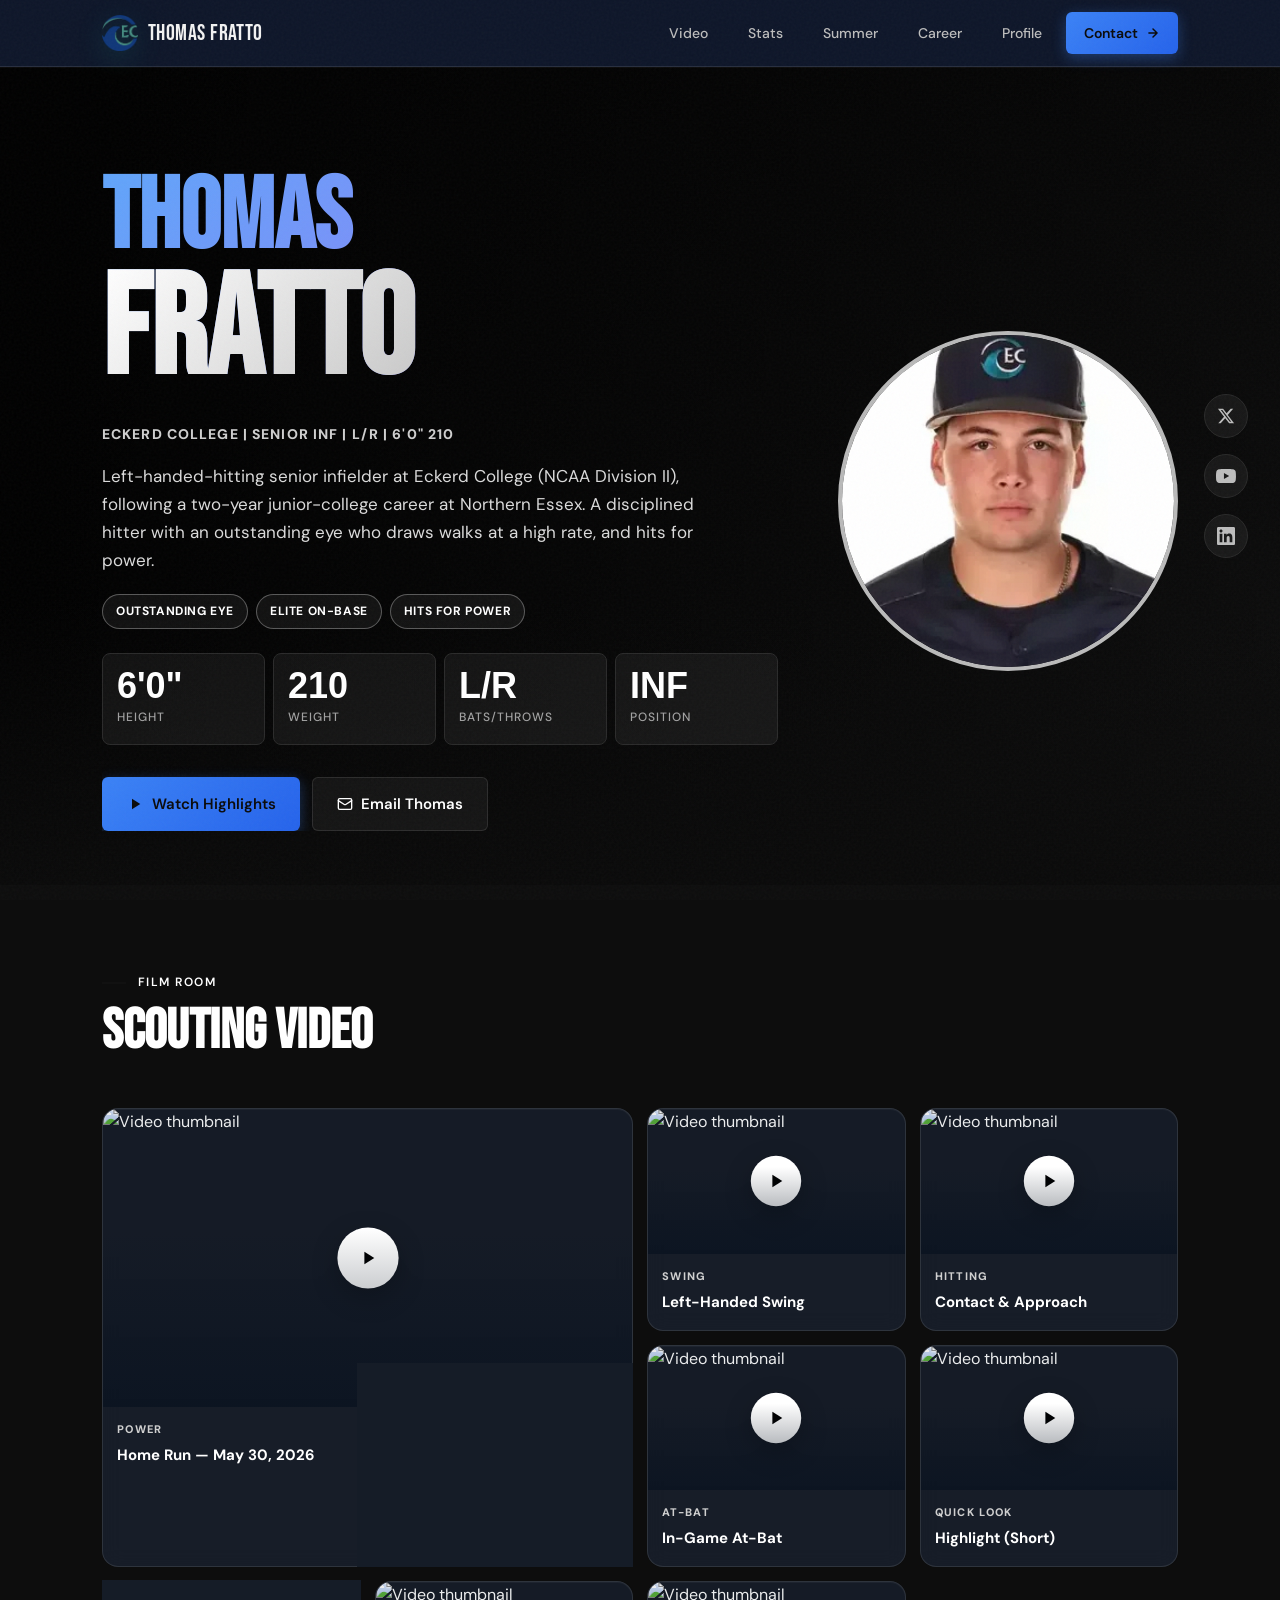
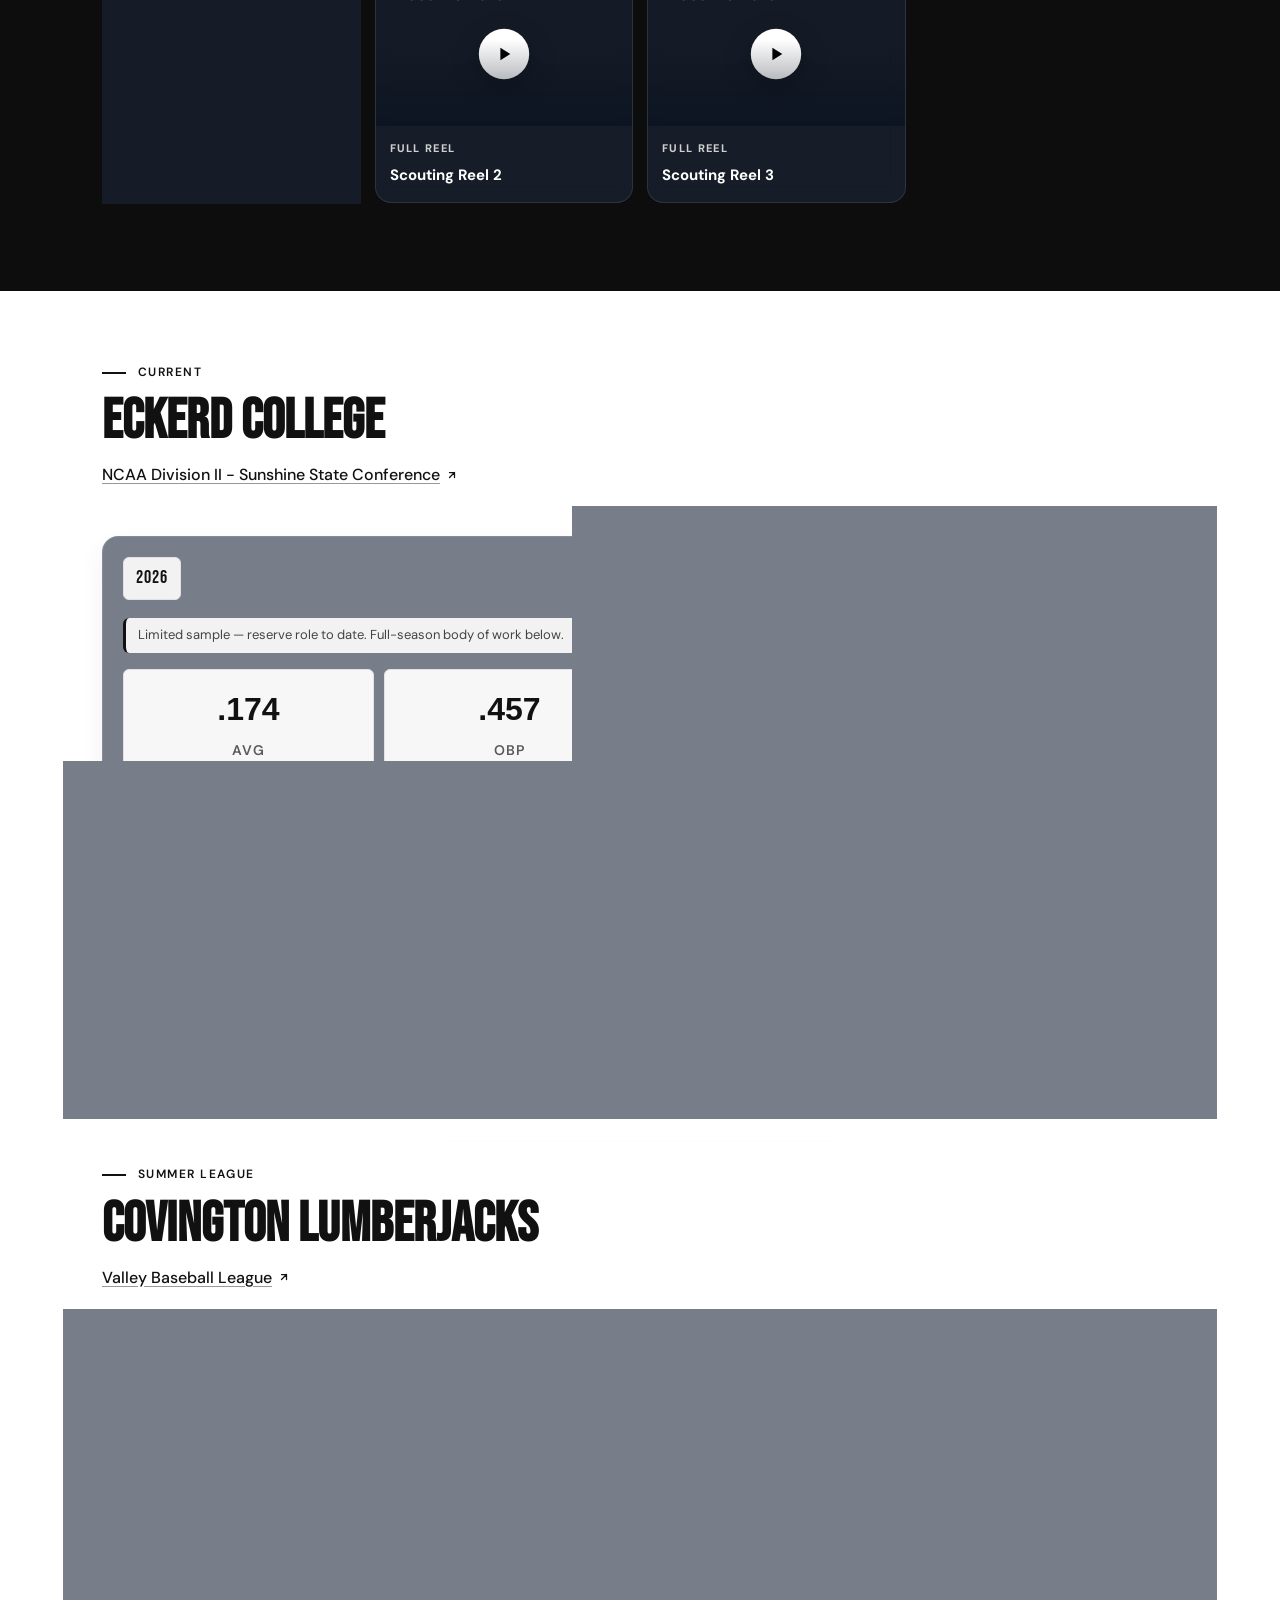
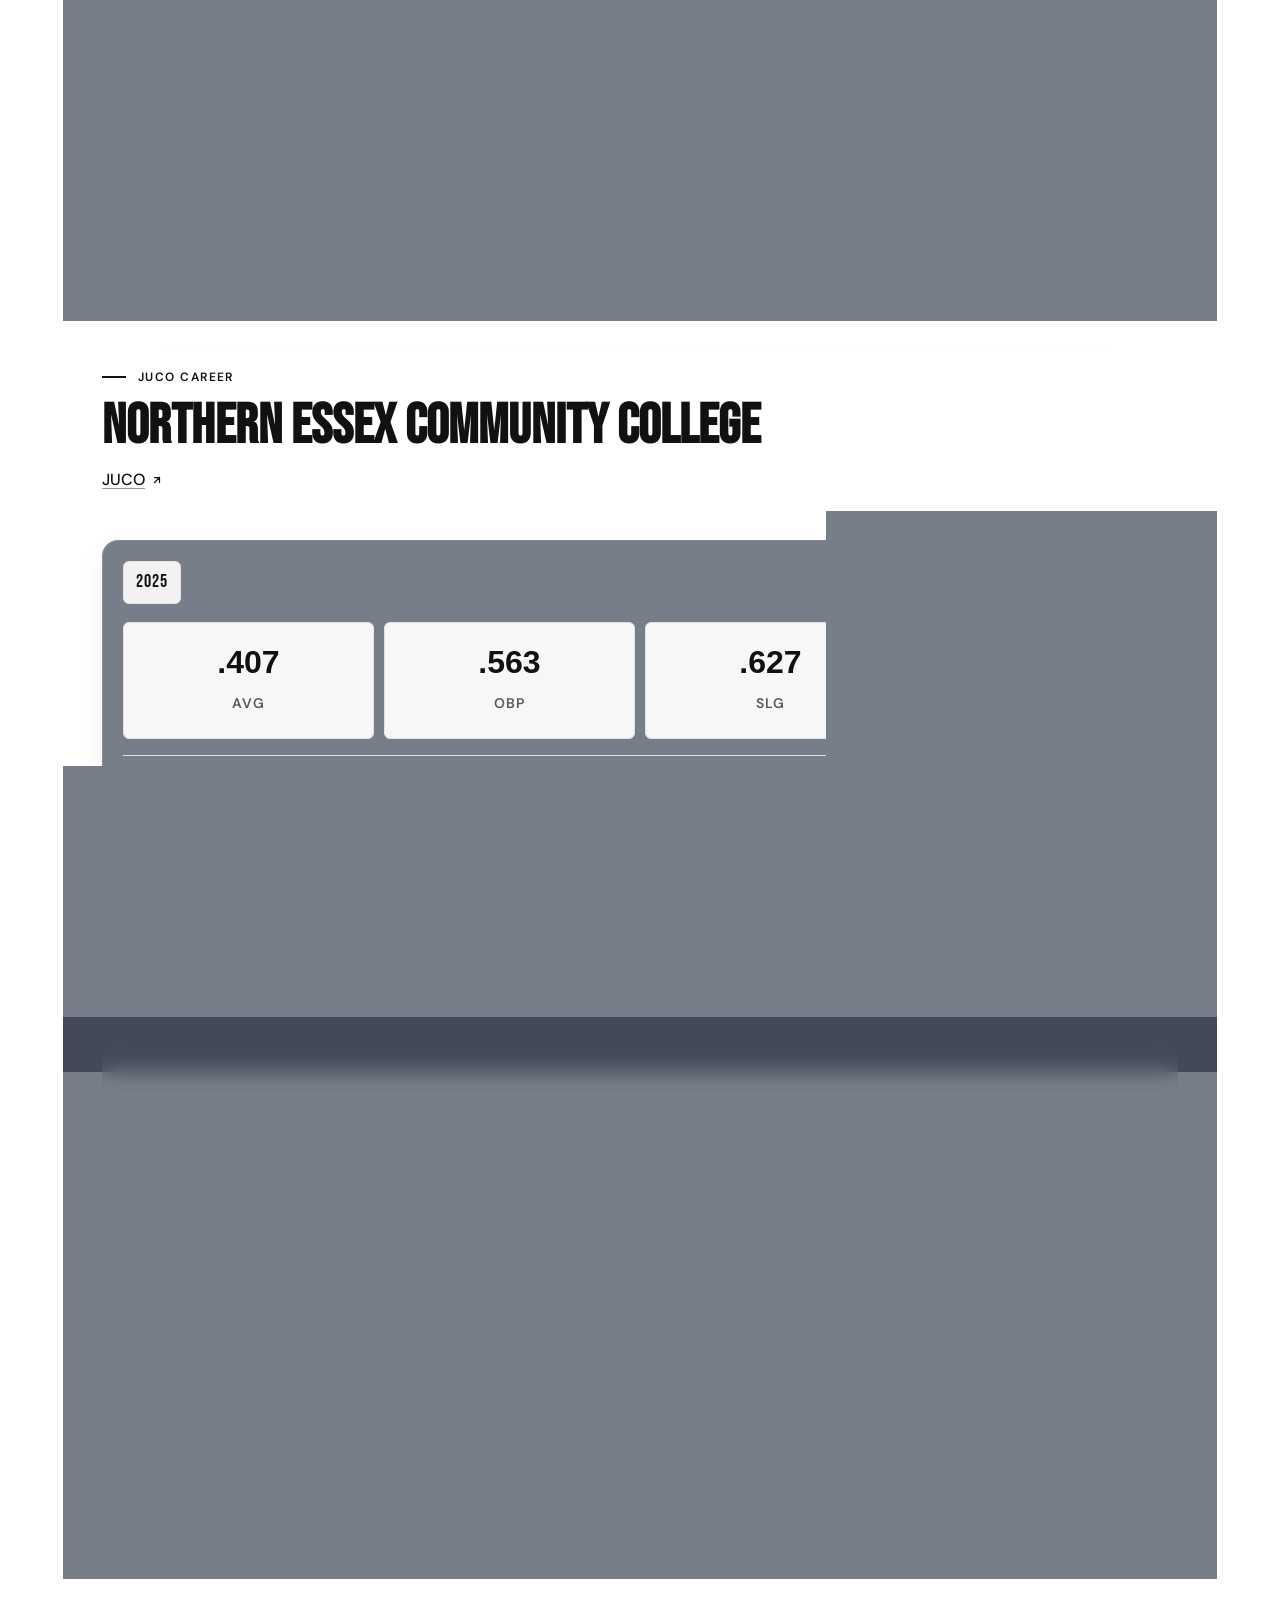
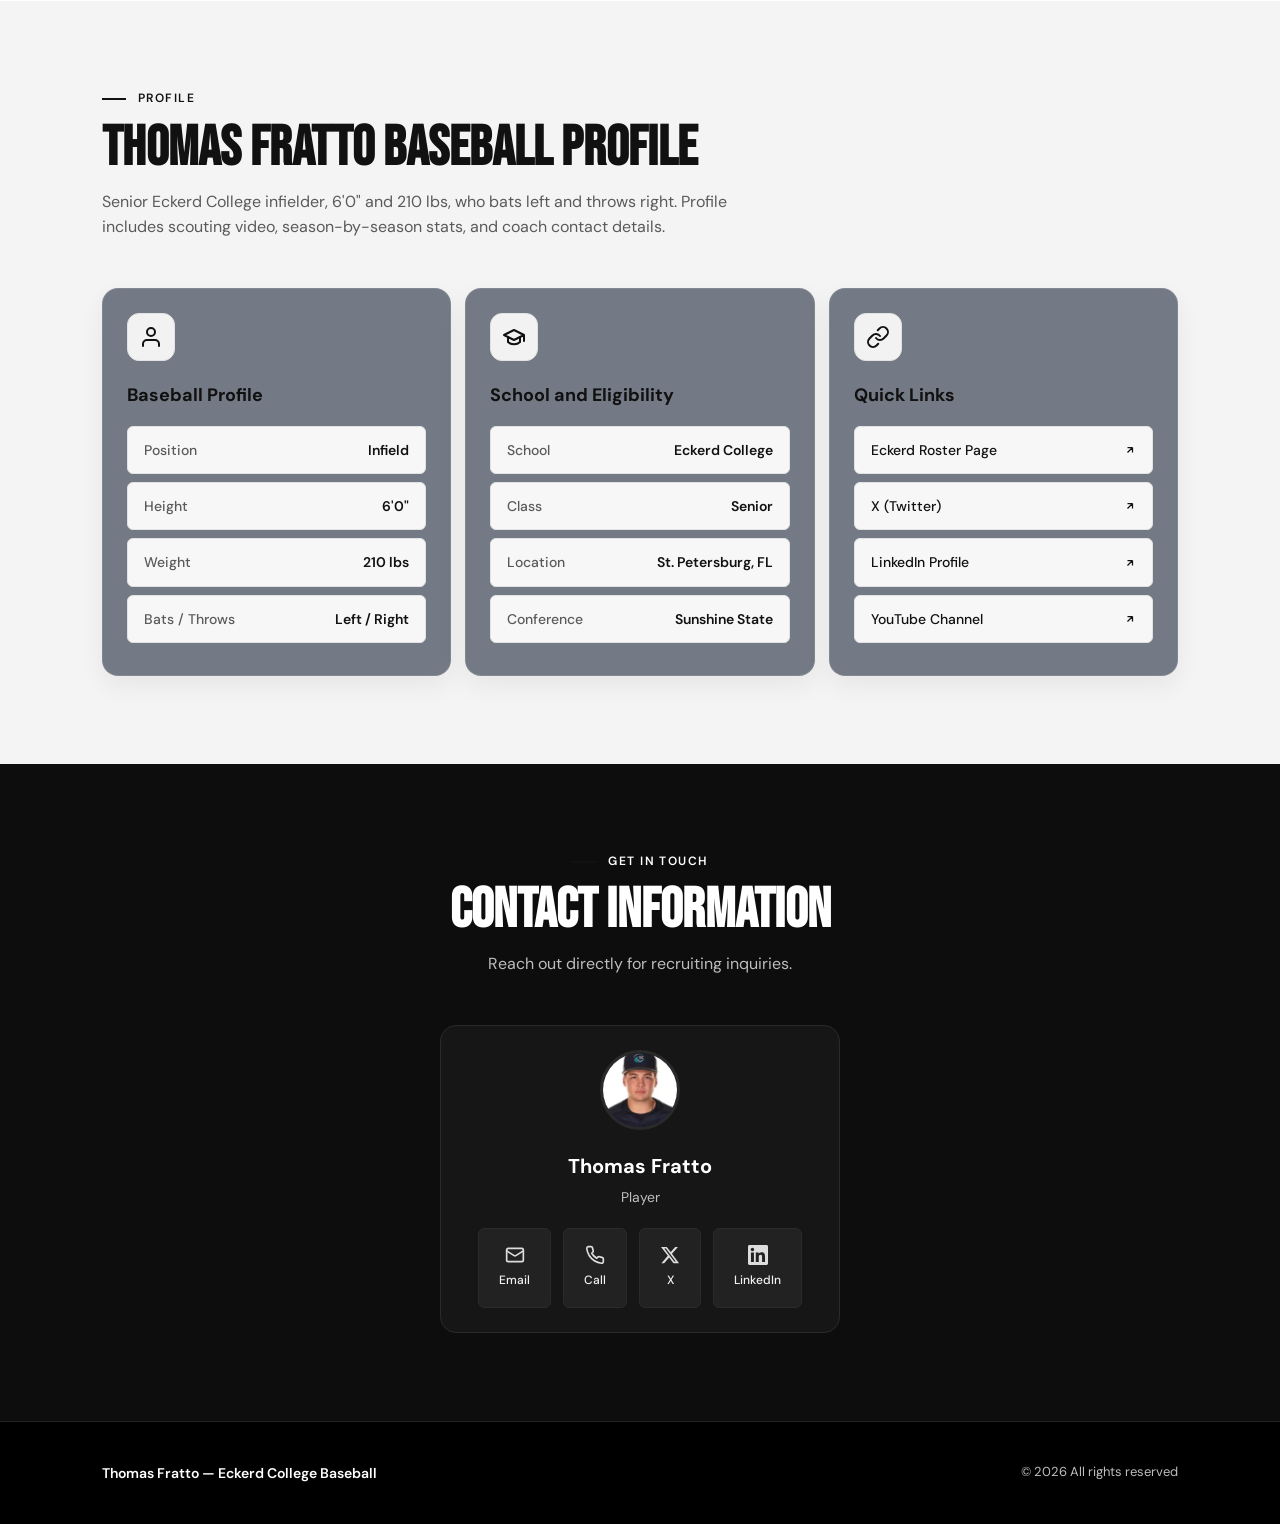
==== commit 2643e1e1: "Improve mobile stats layout" ====
--- a/index.html
+++ b/index.html
@@ -1049,7 +1049,7 @@
     // Register Service Worker for PWA
     if ('serviceWorker' in navigator) {
       window.addEventListener('load', () => {
-        navigator.serviceWorker.register('./sw.js?v=40')
+        navigator.serviceWorker.register('./sw.js?v=41')
           .then((registration) => {
             console.log('SW registered:', registration.scope);
           })
--- a/styles.css
+++ b/styles.css
@@ -2063,29 +2063,53 @@
   }
 }
 
-@media (max-width: 759px) {
-  .hero {
-    min-height: auto;
-  }
+@media (max-width: 759px) {
+  .hero {
+    min-height: auto;
+  }
 
   .hero-line {
     font-size: 12px;
     line-height: 1.45;
   }
 
-  .stats-grid {
-    grid-template-columns: repeat(2, minmax(0, 1fr));
-  }
-
-  .stats-table {
-    overflow-x: auto;
-    padding-bottom: 4px;
-  }
-
-  .stats-row {
-    min-width: 560px;
-  }
-}
+  .stats-grid {
+    grid-template-columns: repeat(2, minmax(0, 1fr));
+  }
+
+  .stats-table {
+    display: grid;
+    grid-template-columns: repeat(3, minmax(0, 1fr));
+    gap: 8px;
+    overflow: visible;
+    padding-bottom: 0;
+  }
+
+  .stats-row {
+    display: contents;
+    min-width: 0;
+  }
+
+  .stats-cell {
+    min-height: 62px;
+    padding: 10px 6px;
+  }
+
+  .cell-value {
+    font-size: clamp(17px, 5vw, 20px);
+  }
+
+  .cell-label {
+    font-size: 10px;
+    letter-spacing: 0.06em;
+  }
+}
+
+@media (max-width: 359px) {
+  .stats-table {
+    grid-template-columns: repeat(2, minmax(0, 1fr));
+  }
+}
 
 /* Contrast cleanup: reserve teal/green for accents, not primary text. */
 .section-label,
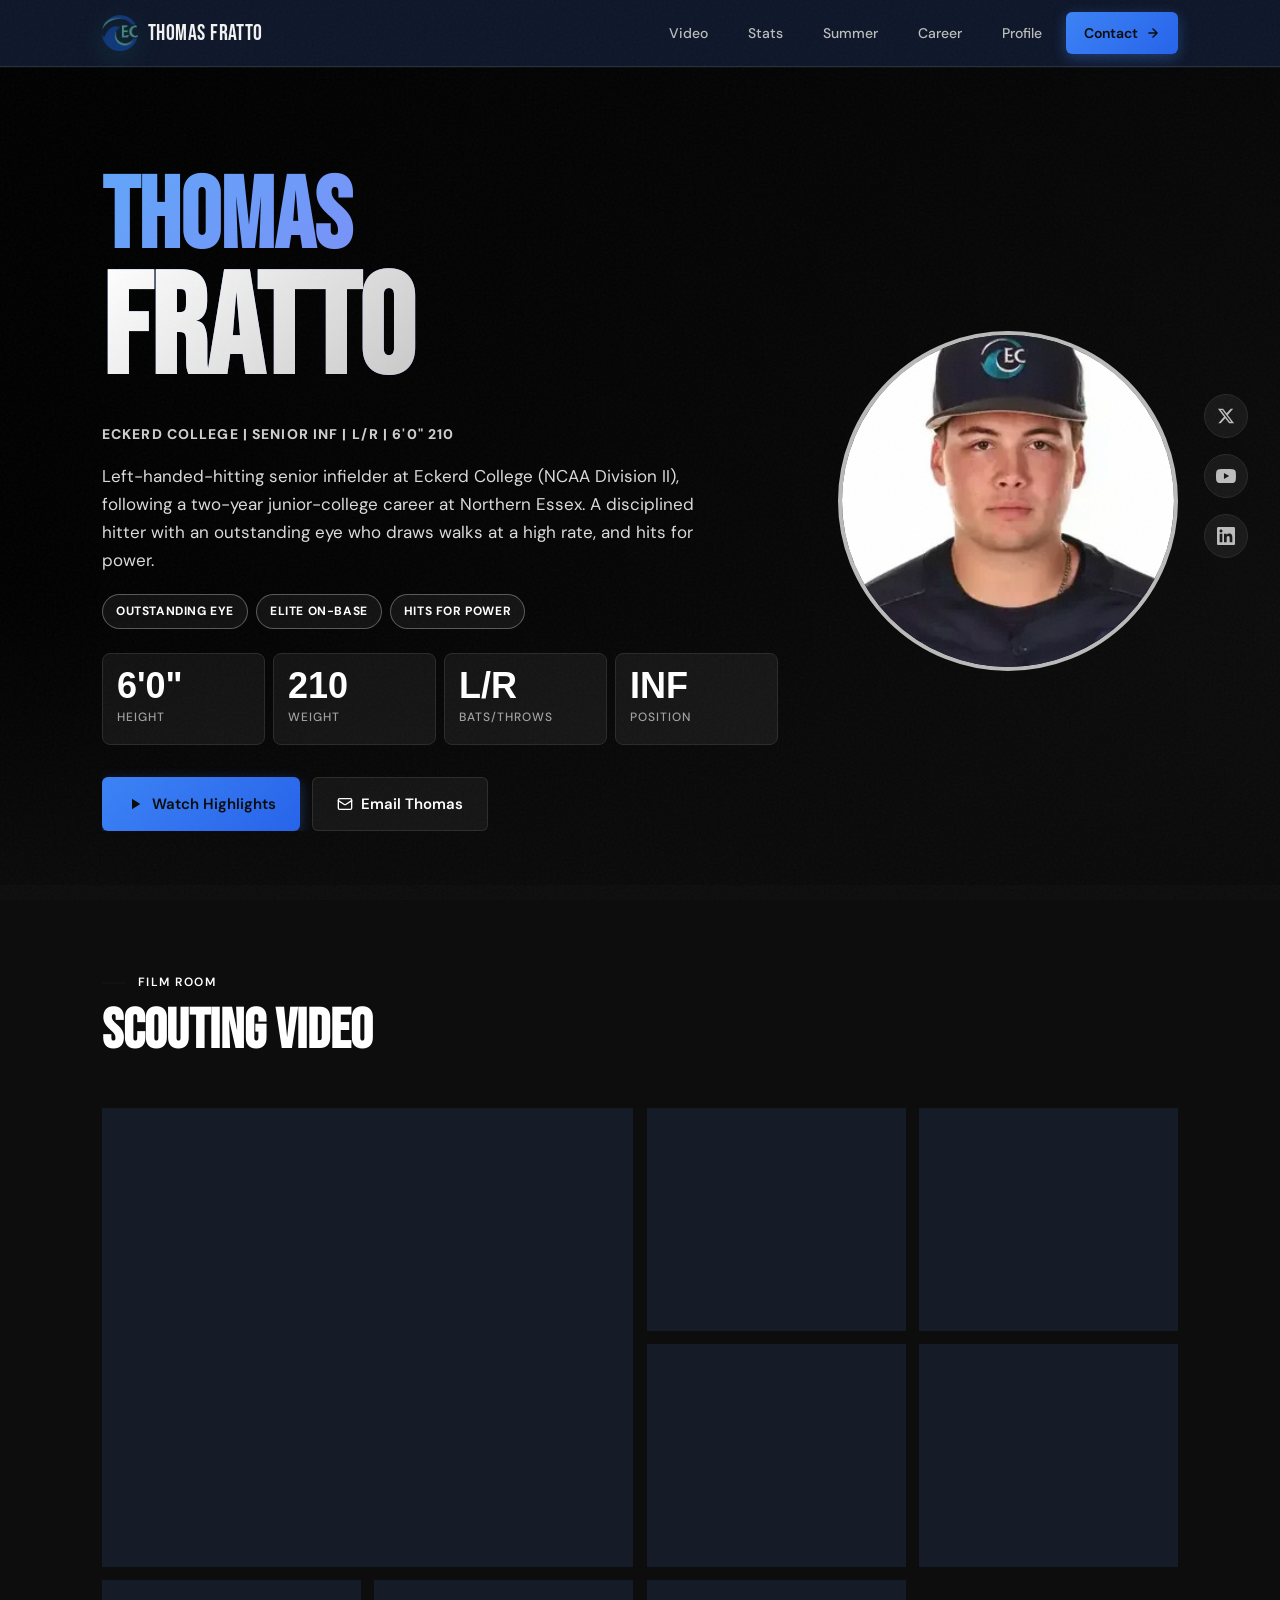
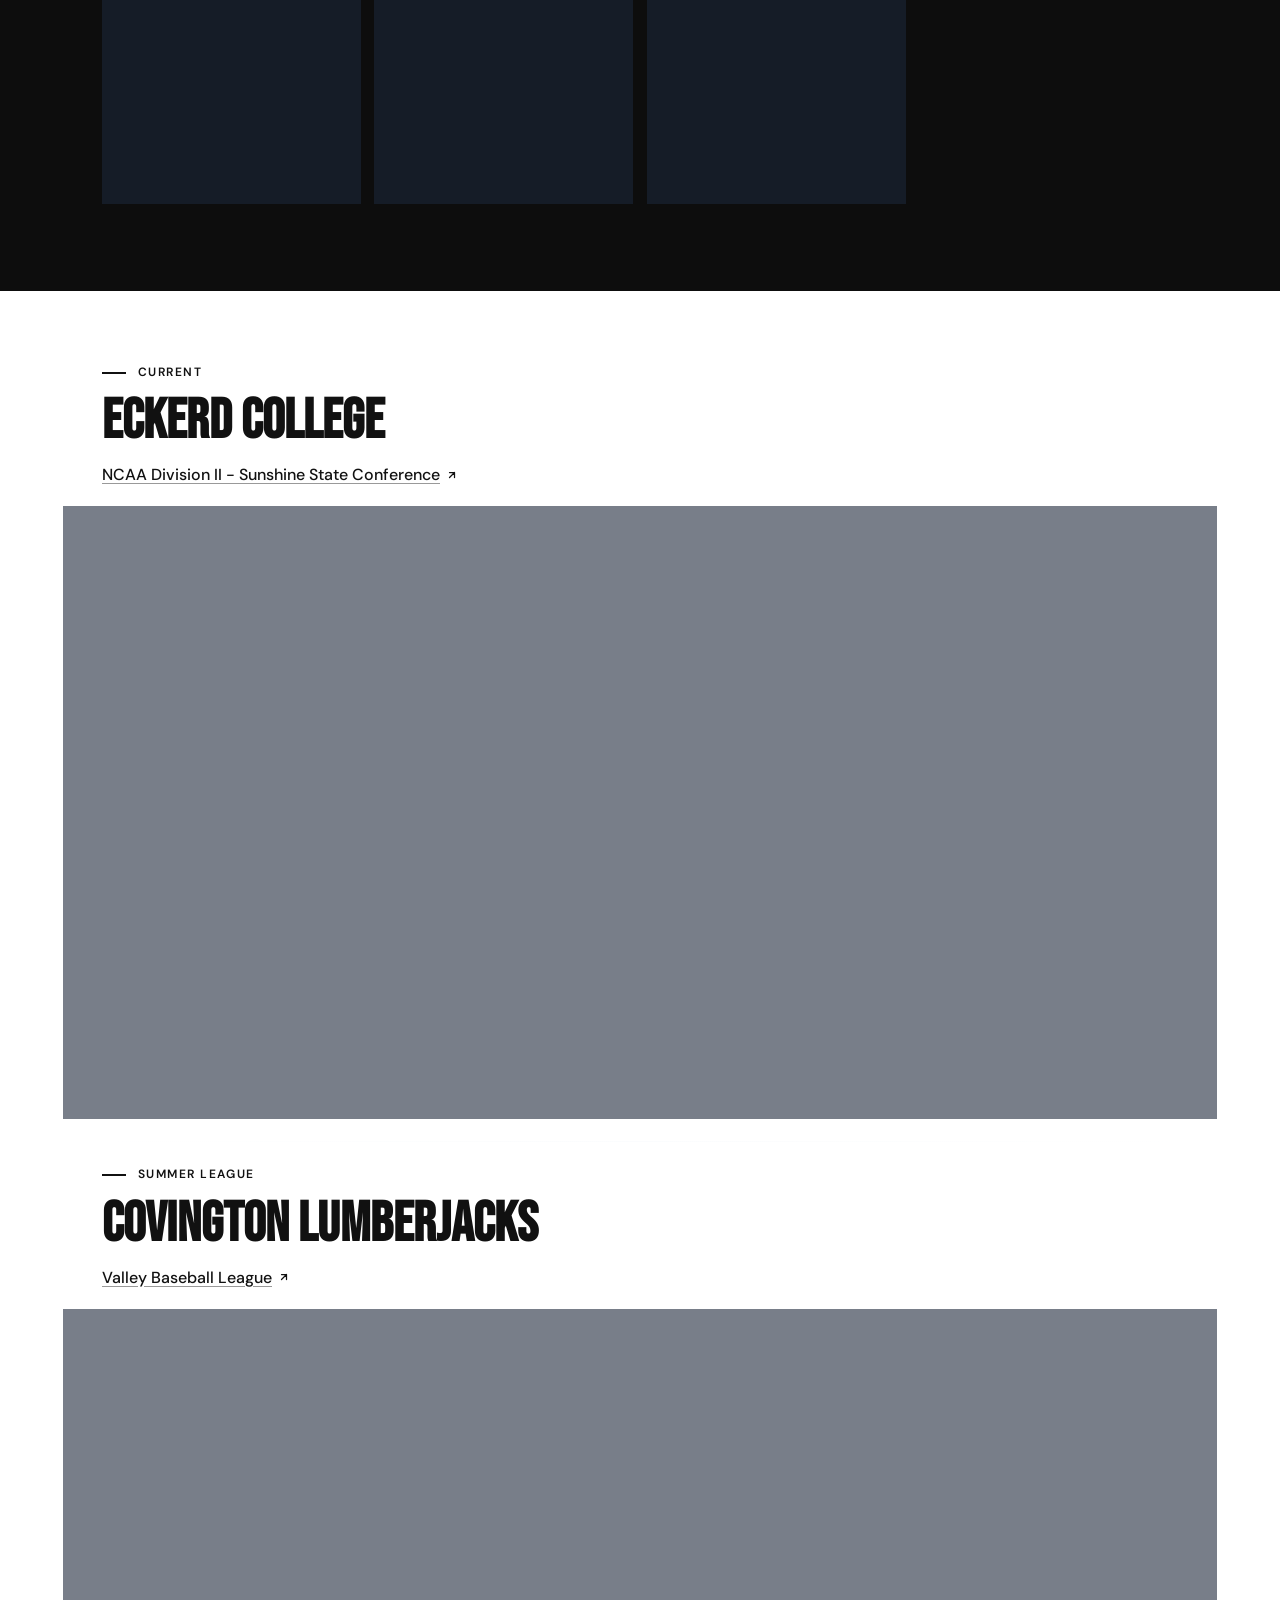
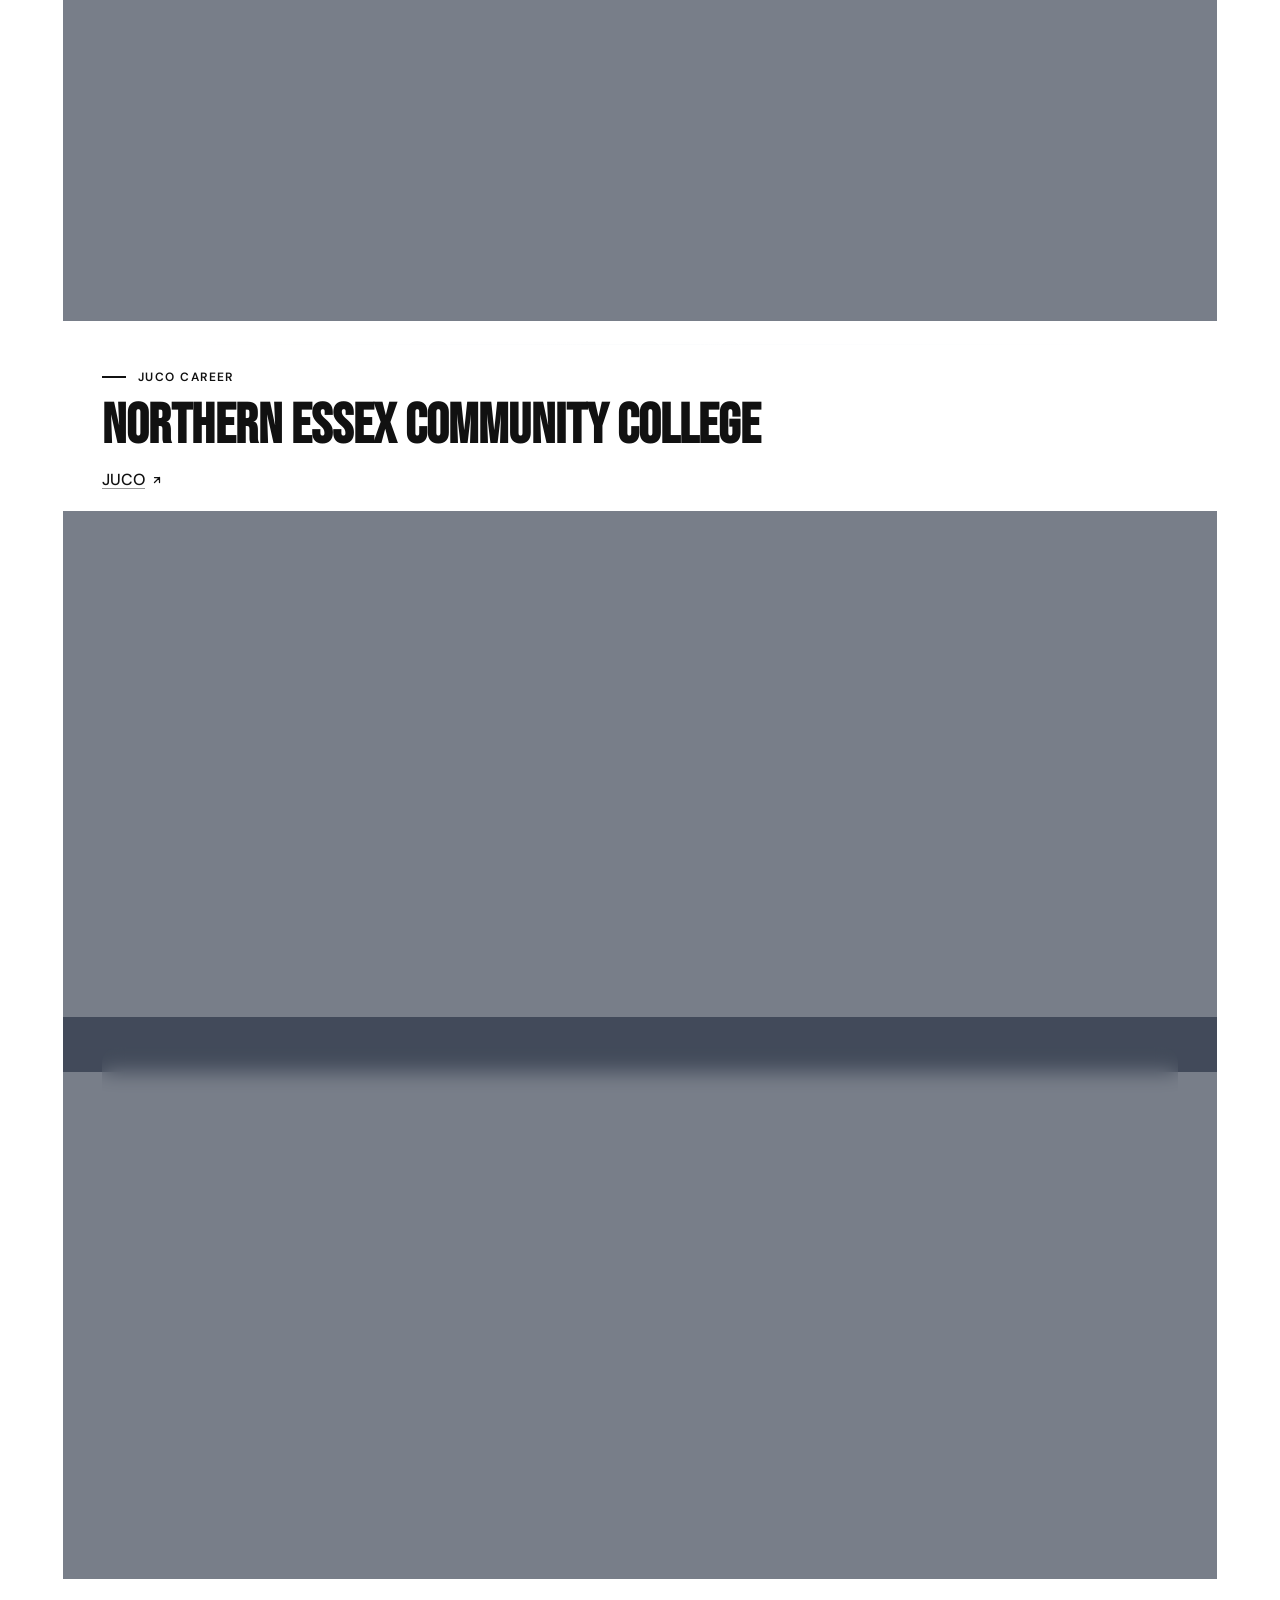
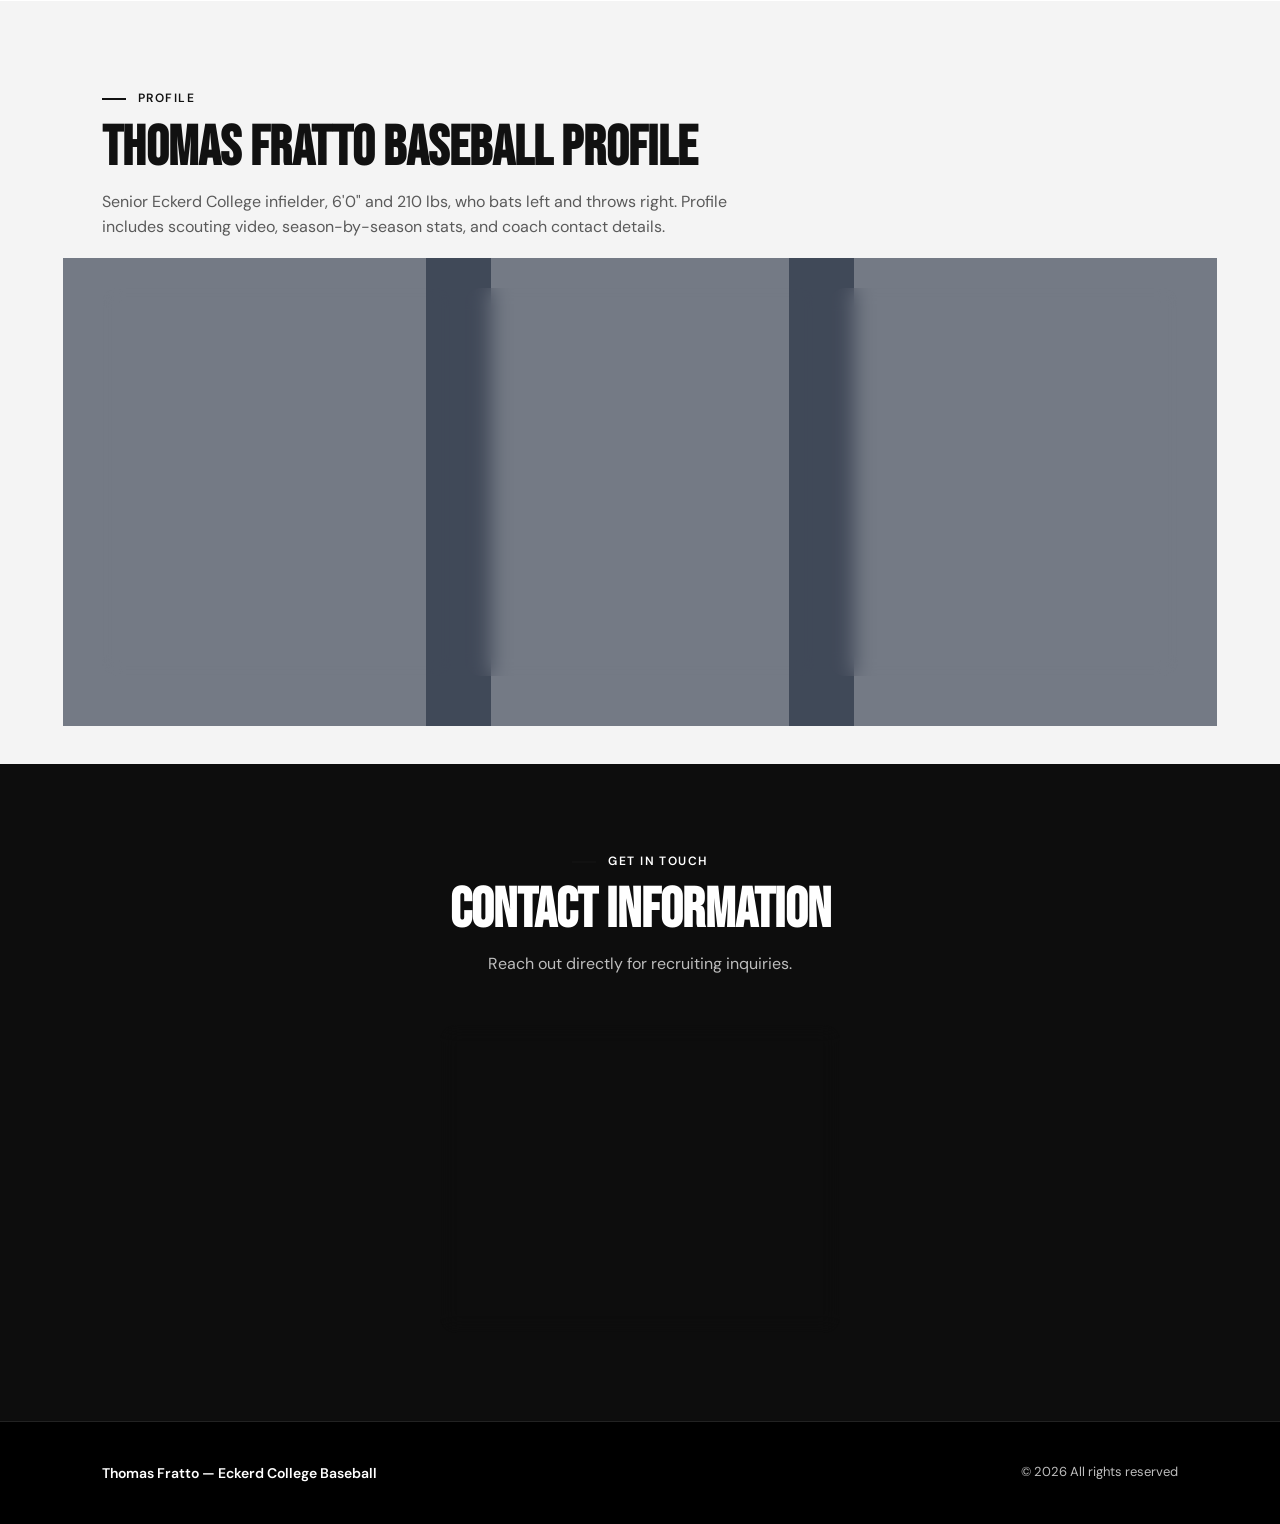
==== commit a9b9cfc2: "Refresh Covington summer stats" ====
--- a/index.html
+++ b/index.html
@@ -614,37 +614,37 @@
         <div class="stats-years">
           <div class="stats-card">
             <div class="stats-year-label">2026 Summer</div>
-            <p class="stats-note">Eleven-game, 40-plate-appearance sample in progress - one home run and strong walk rate.</p>
+            <p class="stats-note">Fourteen-game, 48-plate-appearance sample in progress - one home run and strong walk rate.</p>
             <div class="stats-content">
               <div class="stats-grid">
                 <div class="stat-item">
-                  <span class="stat-number">.069</span>
+                  <span class="stat-number">.081</span>
                   <span class="stat-name">AVG</span>
                 </div>
                 <div class="stat-item">
-                  <span class="stat-number">.325</span>
+                  <span class="stat-number">.292</span>
                   <span class="stat-name">OBP</span>
                 </div>
                 <div class="stat-item">
-                  <span class="stat-number">.172</span>
+                  <span class="stat-number">.162</span>
                   <span class="stat-name">SLG</span>
                 </div>
                 <div class="stat-item featured">
-                  <span class="stat-number">.497</span>
+                  <span class="stat-number">.454</span>
                   <span class="stat-name">OPS</span>
                 </div>
               </div>
               <div class="stats-divider"></div>
               <div class="stats-table">
                 <div class="stats-row">
-                  <div class="stats-cell"><span class="cell-value">11</span><span class="cell-label">G</span></div>
-                  <div class="stats-cell"><span class="cell-value">29</span><span class="cell-label">AB</span></div>
+                  <div class="stats-cell"><span class="cell-value">14</span><span class="cell-label">G</span></div>
+                  <div class="stats-cell"><span class="cell-value">37</span><span class="cell-label">AB</span></div>
                   <div class="stats-cell"><span class="cell-value">4</span><span class="cell-label">R</span></div>
-                  <div class="stats-cell"><span class="cell-value">2</span><span class="cell-label">H</span></div>
+                  <div class="stats-cell"><span class="cell-value">3</span><span class="cell-label">H</span></div>
                   <div class="stats-cell"><span class="cell-value">3</span><span class="cell-label">RBI</span></div>
                 </div>
                 <div class="stats-row">
-                  <div class="stats-cell"><span class="cell-value">1</span><span class="cell-label">1B</span></div>
+                  <div class="stats-cell"><span class="cell-value">2</span><span class="cell-label">1B</span></div>
                   <div class="stats-cell"><span class="cell-value">0</span><span class="cell-label">2B</span></div>
                   <div class="stats-cell"><span class="cell-value">0</span><span class="cell-label">3B</span></div>
                   <div class="stats-cell"><span class="cell-value">1</span><span class="cell-label">HR</span></div>
@@ -652,10 +652,10 @@
                 </div>
                 <div class="stats-row">
                   <div class="stats-cell"><span class="cell-value">3</span><span class="cell-label">HBP</span></div>
-                  <div class="stats-cell"><span class="cell-value">12</span><span class="cell-label">SO</span></div>
+                  <div class="stats-cell"><span class="cell-value">15</span><span class="cell-label">SO</span></div>
                   <div class="stats-cell"><span class="cell-value">0</span><span class="cell-label">SF</span></div>
                   <div class="stats-cell"><span class="cell-value">0</span><span class="cell-label">SB</span></div>
-                  <div class="stats-cell"><span class="cell-value">5</span><span class="cell-label">TB</span></div>
+                  <div class="stats-cell"><span class="cell-value">6</span><span class="cell-label">TB</span></div>
                 </div>
               </div>
             </div>
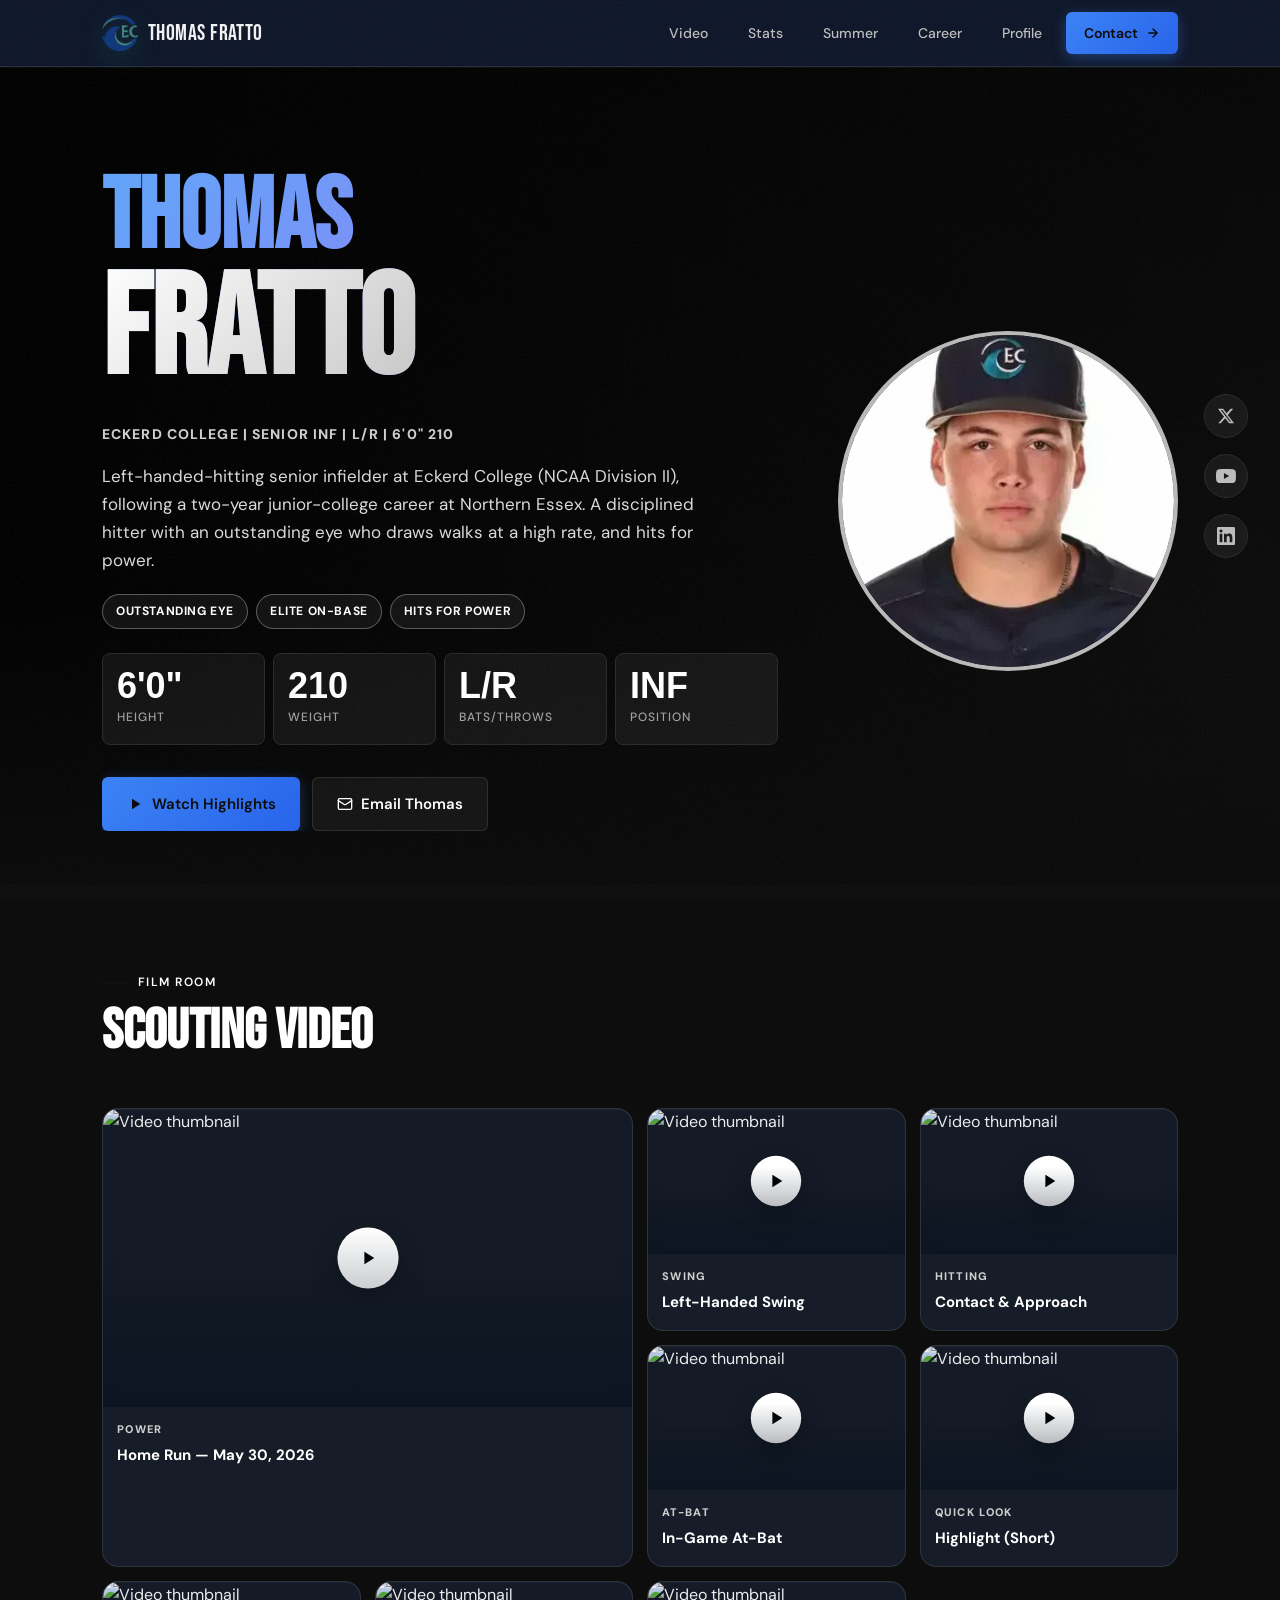
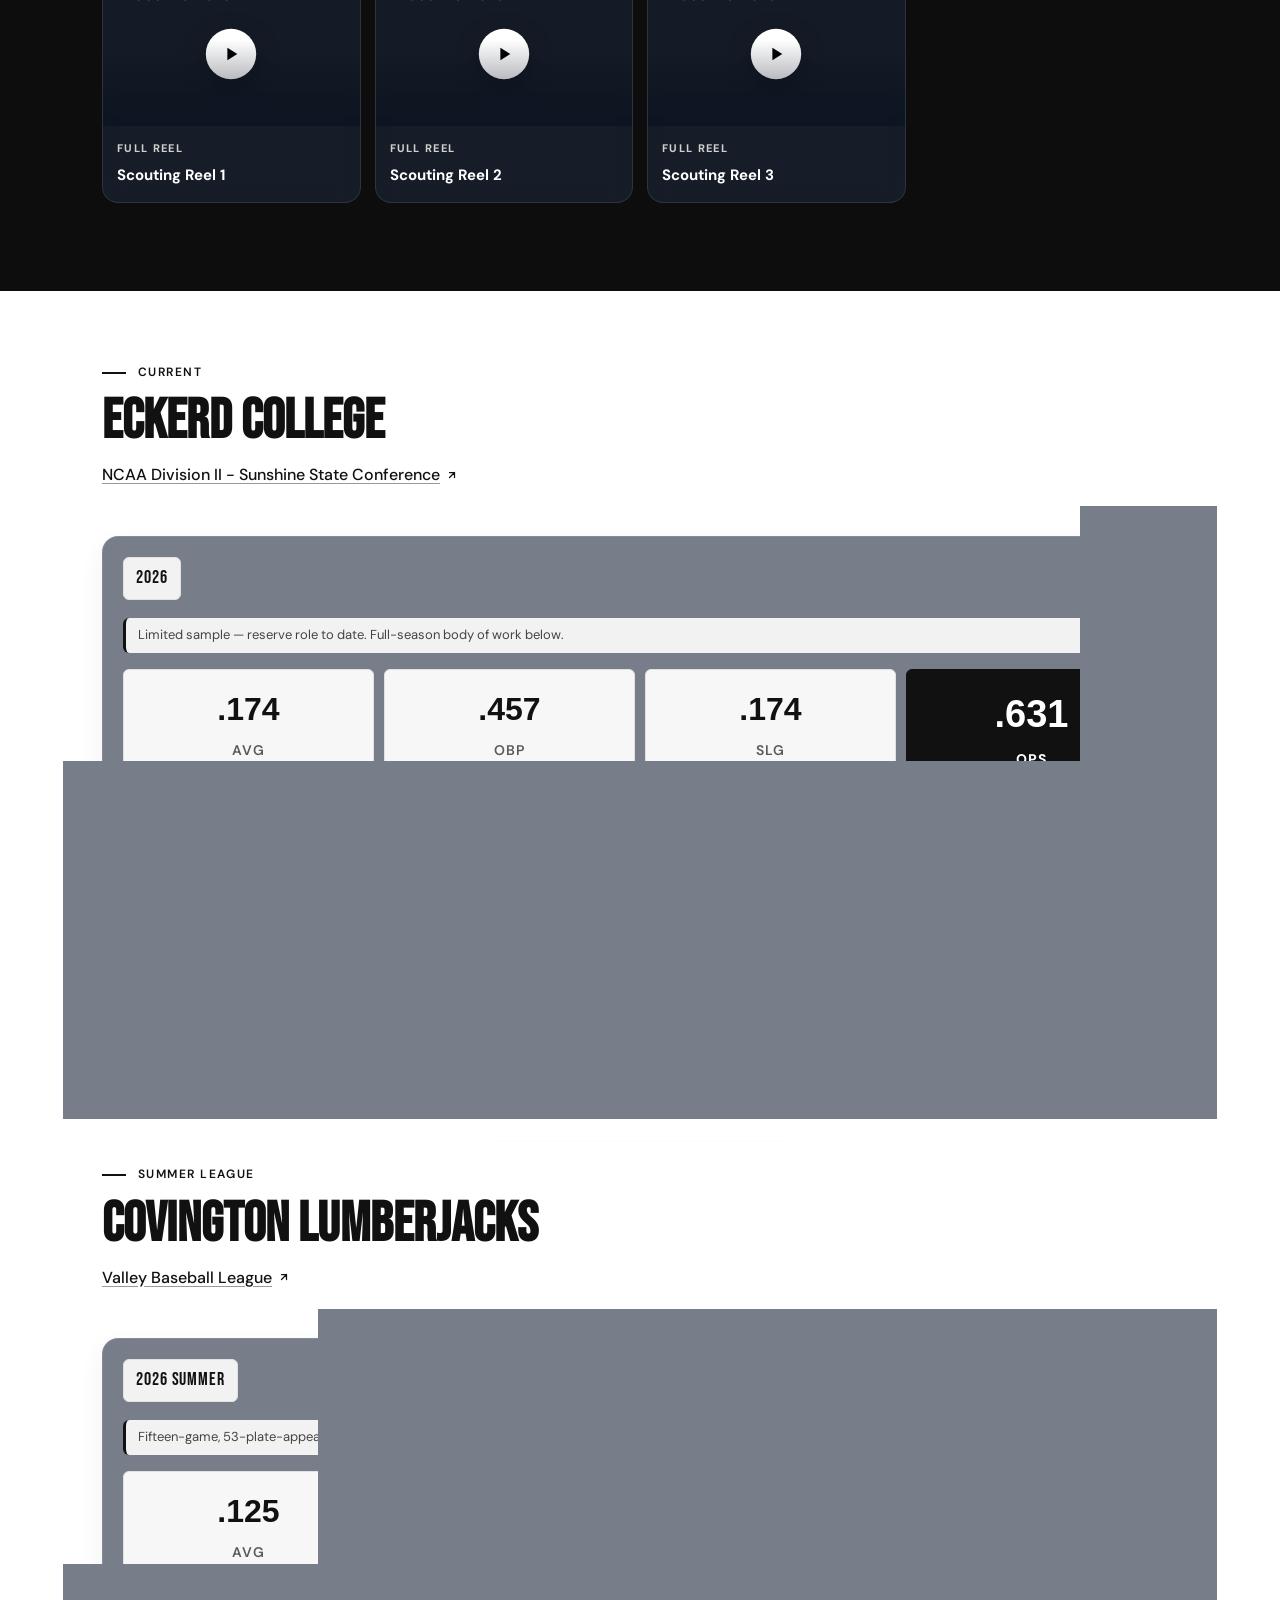
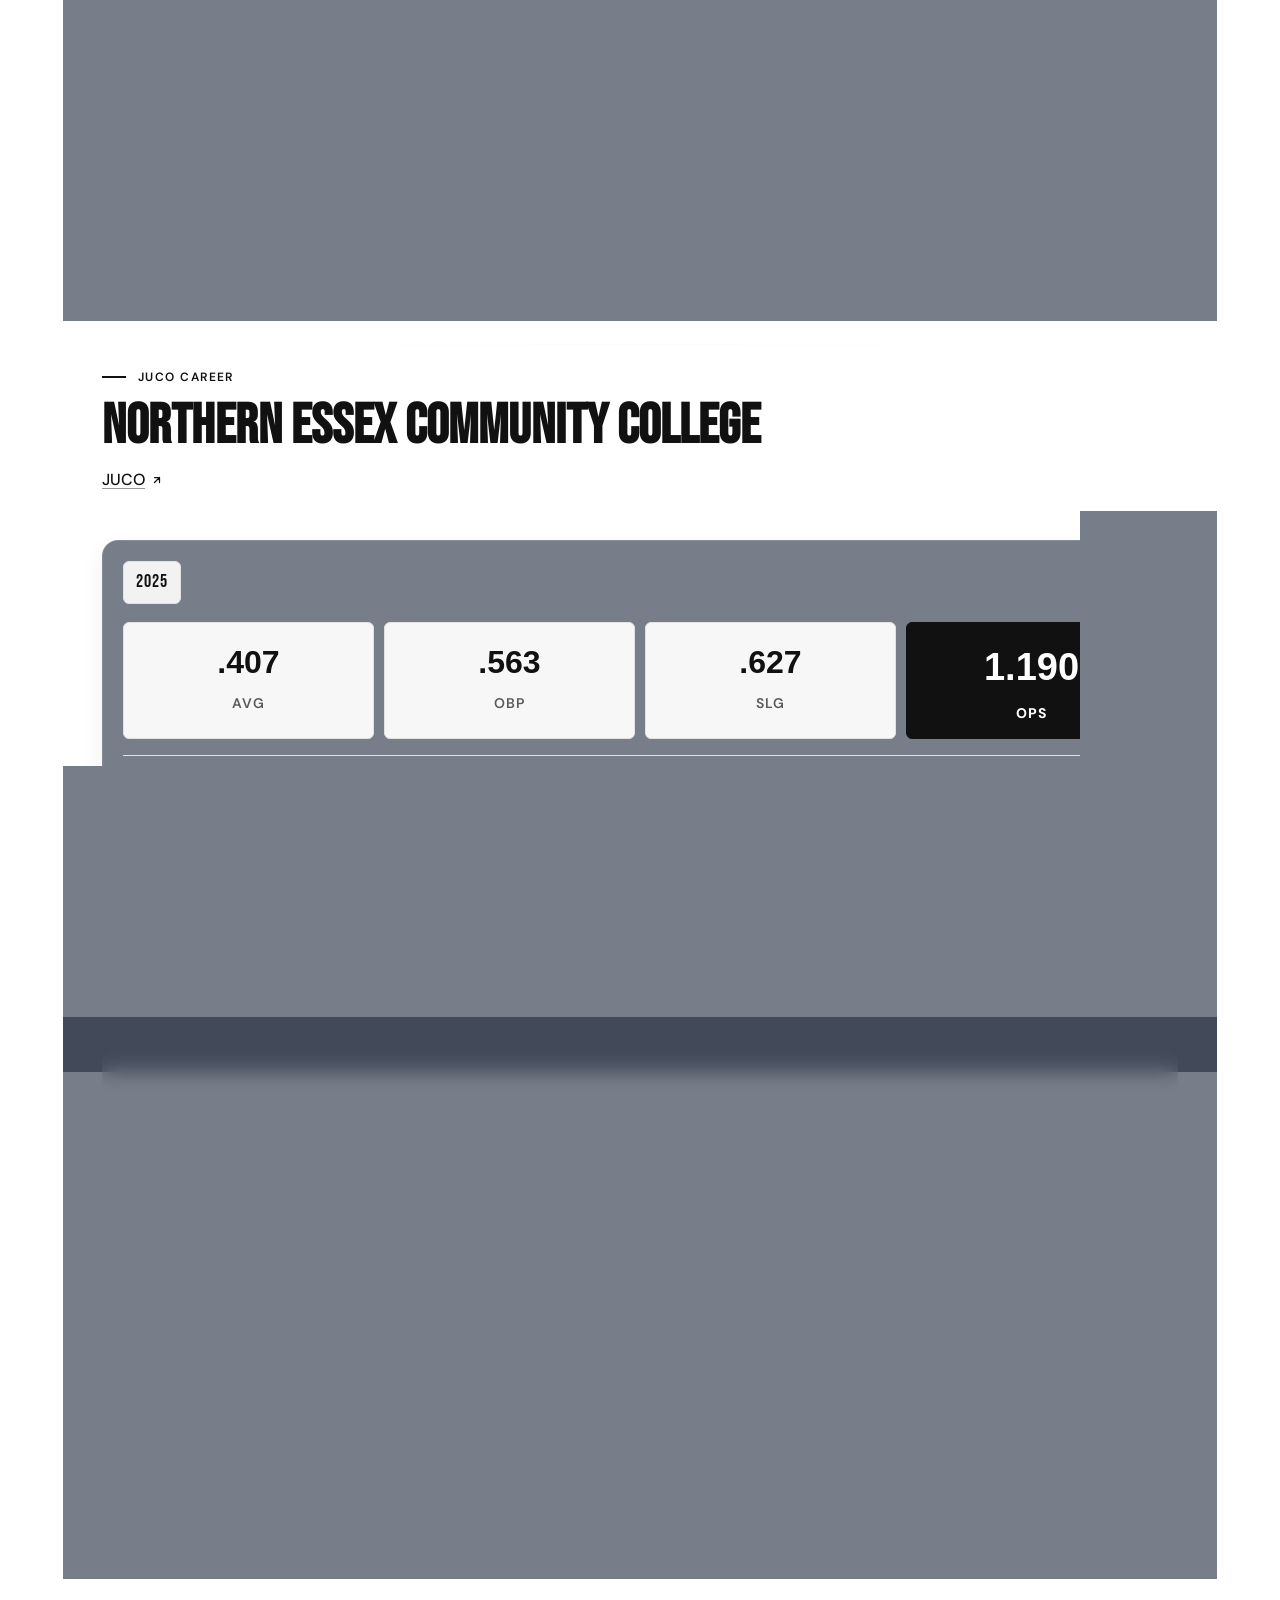
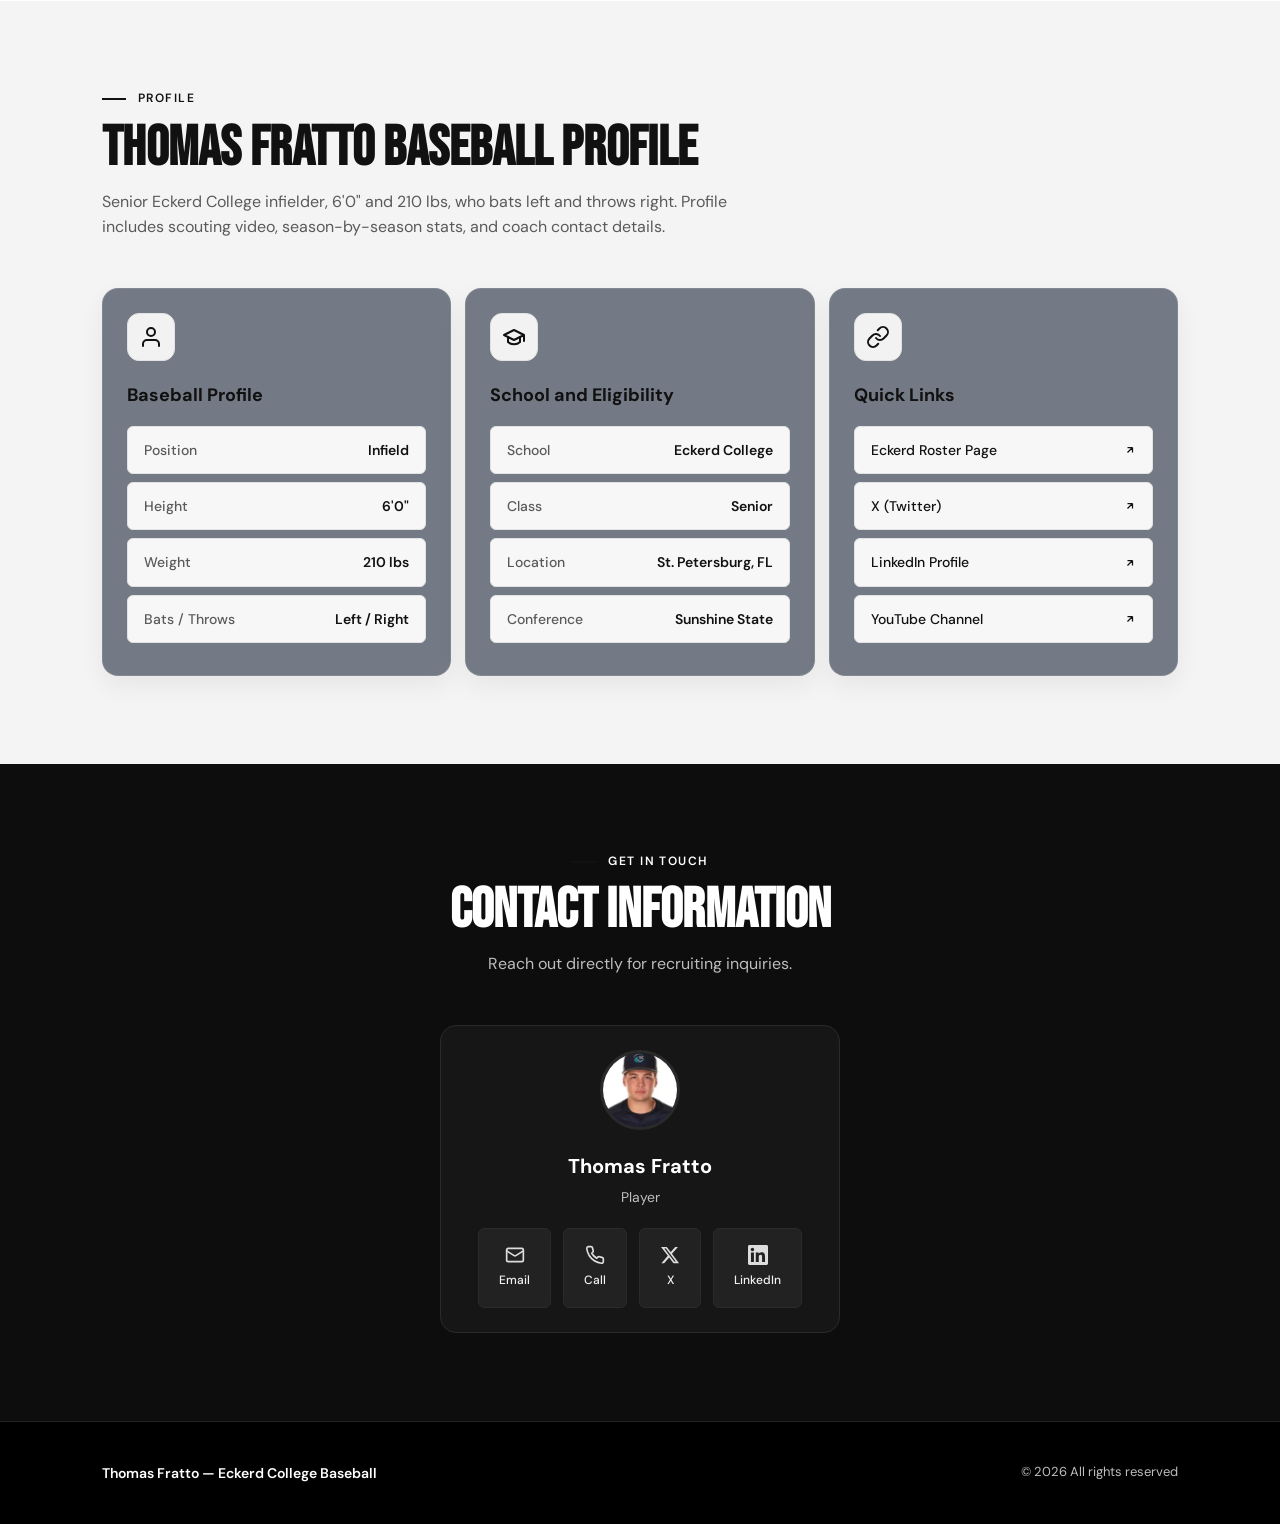
==== commit 10b3bd84: "Updated Thomas' stats" ====
--- a/index.html
+++ b/index.html
@@ -614,48 +614,48 @@
         <div class="stats-years">
           <div class="stats-card">
             <div class="stats-year-label">2026 Summer</div>
-            <p class="stats-note">Fourteen-game, 48-plate-appearance sample in progress - one home run and strong walk rate.</p>
+            <p class="stats-note">Fifteen-game, 53-plate-appearance sample in progress - one home run and strong walk rate.</p>
             <div class="stats-content">
               <div class="stats-grid">
                 <div class="stat-item">
-                  <span class="stat-number">.081</span>
+                  <span class="stat-number">.125</span>
                   <span class="stat-name">AVG</span>
                 </div>
                 <div class="stat-item">
-                  <span class="stat-number">.292</span>
+                  <span class="stat-number">.321</span>
                   <span class="stat-name">OBP</span>
                 </div>
                 <div class="stat-item">
-                  <span class="stat-number">.162</span>
+                  <span class="stat-number">.225</span>
                   <span class="stat-name">SLG</span>
                 </div>
                 <div class="stat-item featured">
-                  <span class="stat-number">.454</span>
+                  <span class="stat-number">.546</span>
                   <span class="stat-name">OPS</span>
                 </div>
               </div>
               <div class="stats-divider"></div>
               <div class="stats-table">
                 <div class="stats-row">
-                  <div class="stats-cell"><span class="cell-value">14</span><span class="cell-label">G</span></div>
-                  <div class="stats-cell"><span class="cell-value">37</span><span class="cell-label">AB</span></div>
-                  <div class="stats-cell"><span class="cell-value">4</span><span class="cell-label">R</span></div>
-                  <div class="stats-cell"><span class="cell-value">3</span><span class="cell-label">H</span></div>
-                  <div class="stats-cell"><span class="cell-value">3</span><span class="cell-label">RBI</span></div>
-                </div>
-                <div class="stats-row">
-                  <div class="stats-cell"><span class="cell-value">2</span><span class="cell-label">1B</span></div>
-                  <div class="stats-cell"><span class="cell-value">0</span><span class="cell-label">2B</span></div>
+                  <div class="stats-cell"><span class="cell-value">15</span><span class="cell-label">G</span></div>
+                  <div class="stats-cell"><span class="cell-value">40</span><span class="cell-label">AB</span></div>
+                  <div class="stats-cell"><span class="cell-value">6</span><span class="cell-label">R</span></div>
+                  <div class="stats-cell"><span class="cell-value">5</span><span class="cell-label">H</span></div>
+                  <div class="stats-cell"><span class="cell-value">4</span><span class="cell-label">RBI</span></div>
+                </div>
+                <div class="stats-row">
+                  <div class="stats-cell"><span class="cell-value">3</span><span class="cell-label">1B</span></div>
+                  <div class="stats-cell"><span class="cell-value">1</span><span class="cell-label">2B</span></div>
                   <div class="stats-cell"><span class="cell-value">0</span><span class="cell-label">3B</span></div>
                   <div class="stats-cell"><span class="cell-value">1</span><span class="cell-label">HR</span></div>
                   <div class="stats-cell"><span class="cell-value">8</span><span class="cell-label">BB</span></div>
                 </div>
                 <div class="stats-row">
-                  <div class="stats-cell"><span class="cell-value">3</span><span class="cell-label">HBP</span></div>
-                  <div class="stats-cell"><span class="cell-value">15</span><span class="cell-label">SO</span></div>
-                  <div class="stats-cell"><span class="cell-value">0</span><span class="cell-label">SF</span></div>
+                  <div class="stats-cell"><span class="cell-value">4</span><span class="cell-label">HBP</span></div>
+                  <div class="stats-cell"><span class="cell-value">15</span><span class="cell-label">SO</span></div>
+                  <div class="stats-cell"><span class="cell-value">1</span><span class="cell-label">SF</span></div>
                   <div class="stats-cell"><span class="cell-value">0</span><span class="cell-label">SB</span></div>
-                  <div class="stats-cell"><span class="cell-value">6</span><span class="cell-label">TB</span></div>
+                  <div class="stats-cell"><span class="cell-value">9</span><span class="cell-label">TB</span></div>
                 </div>
               </div>
             </div>
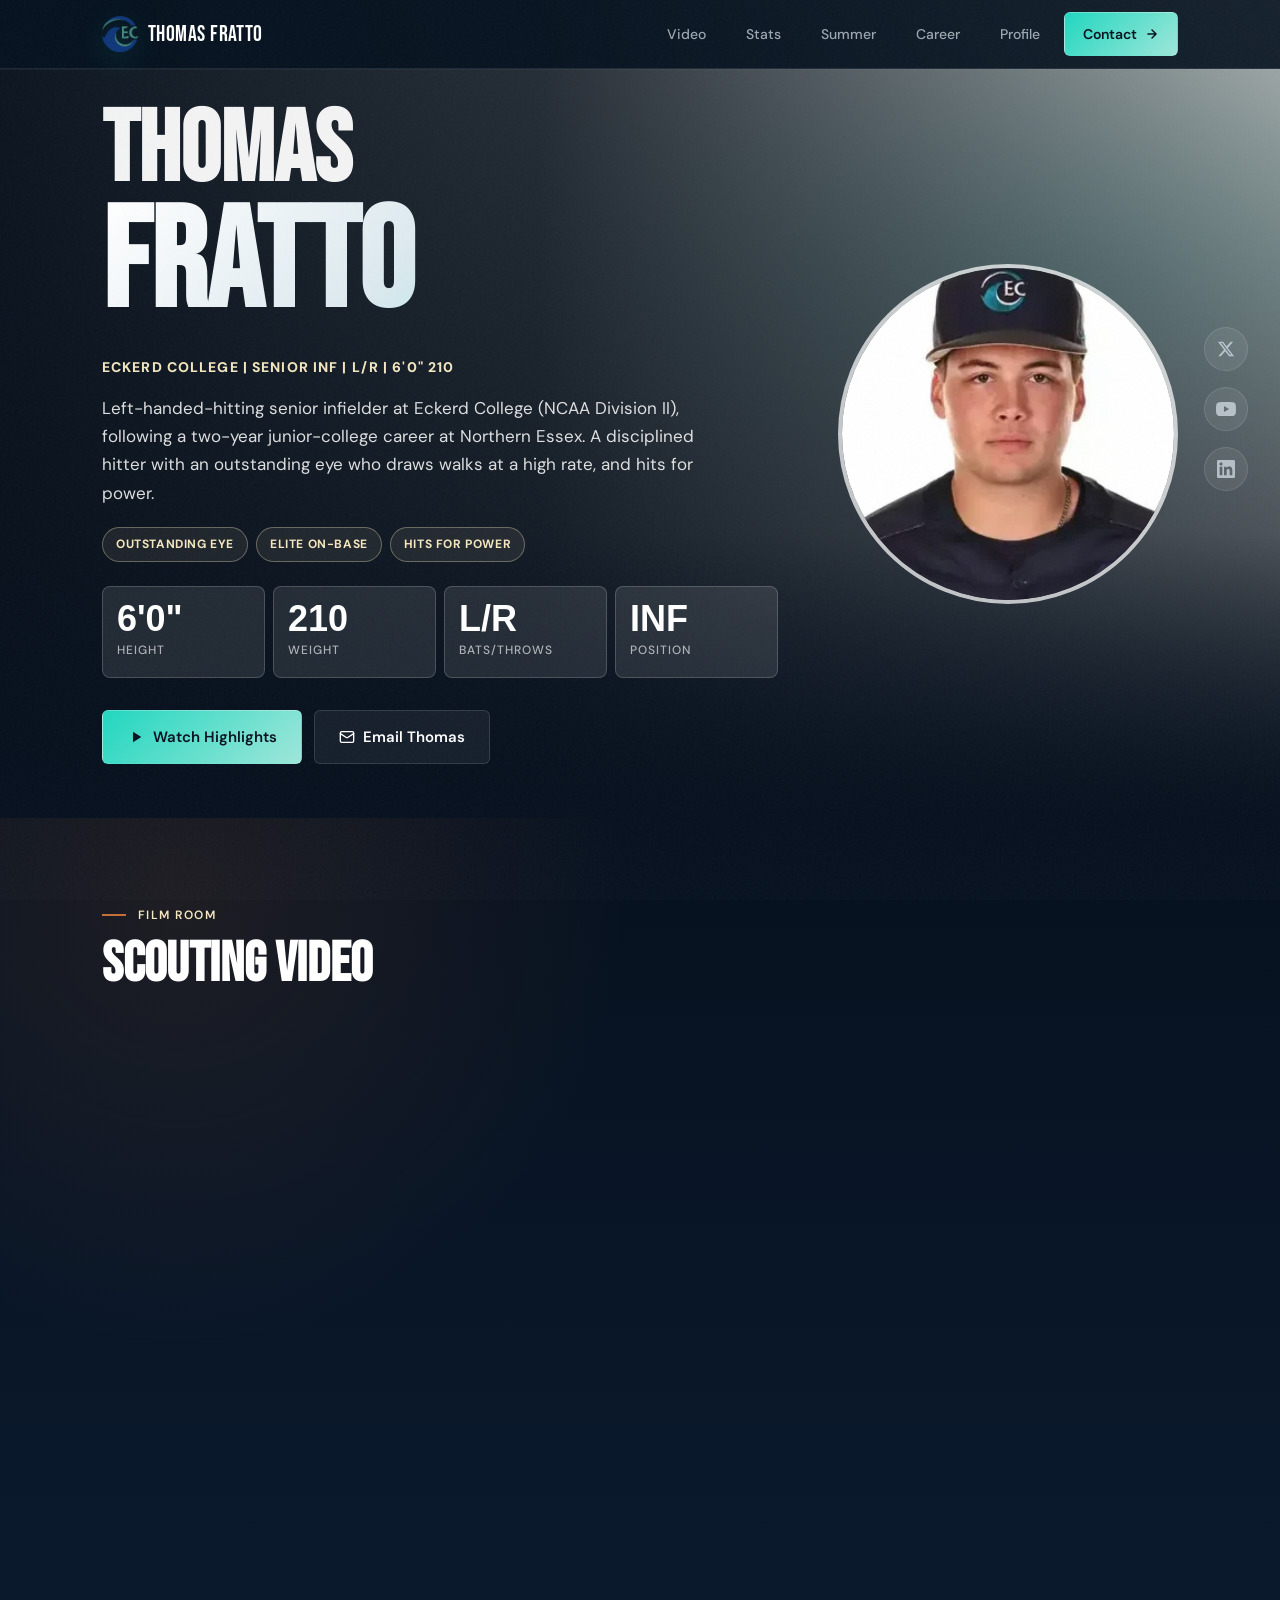
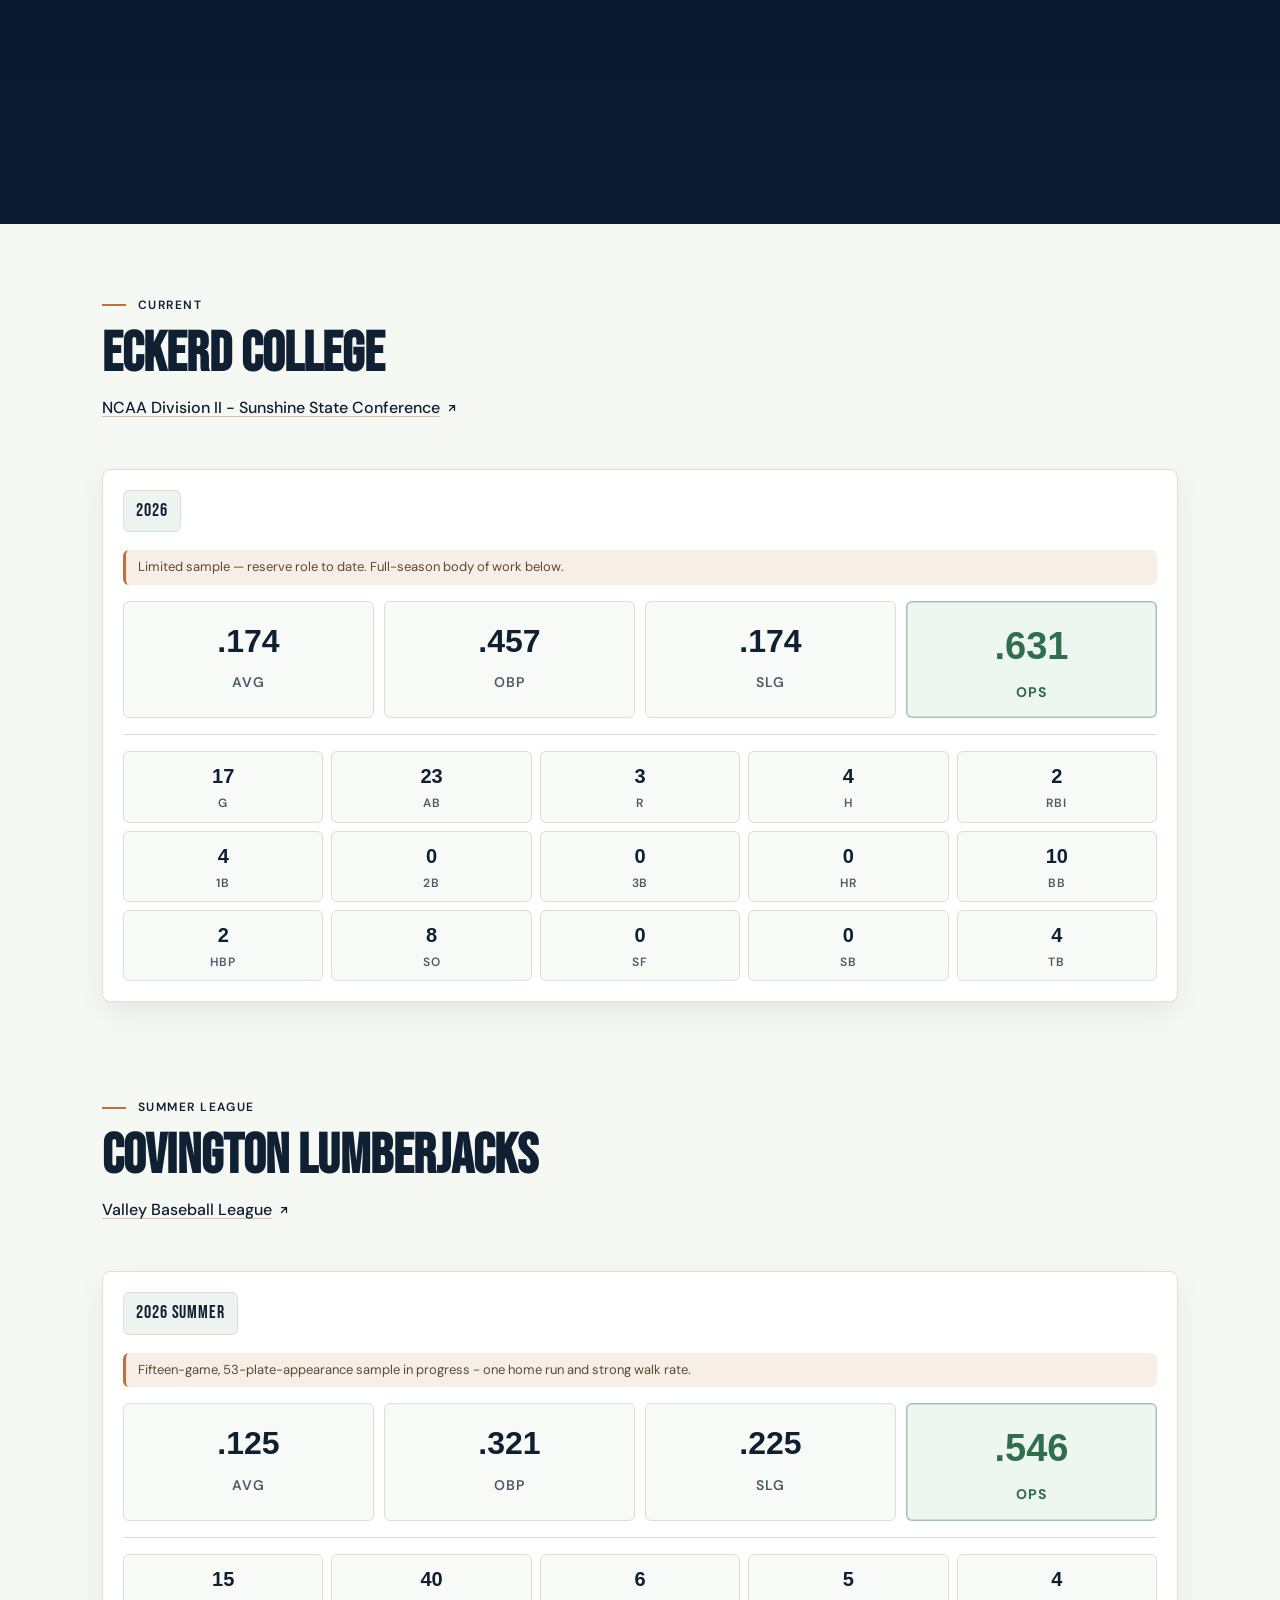
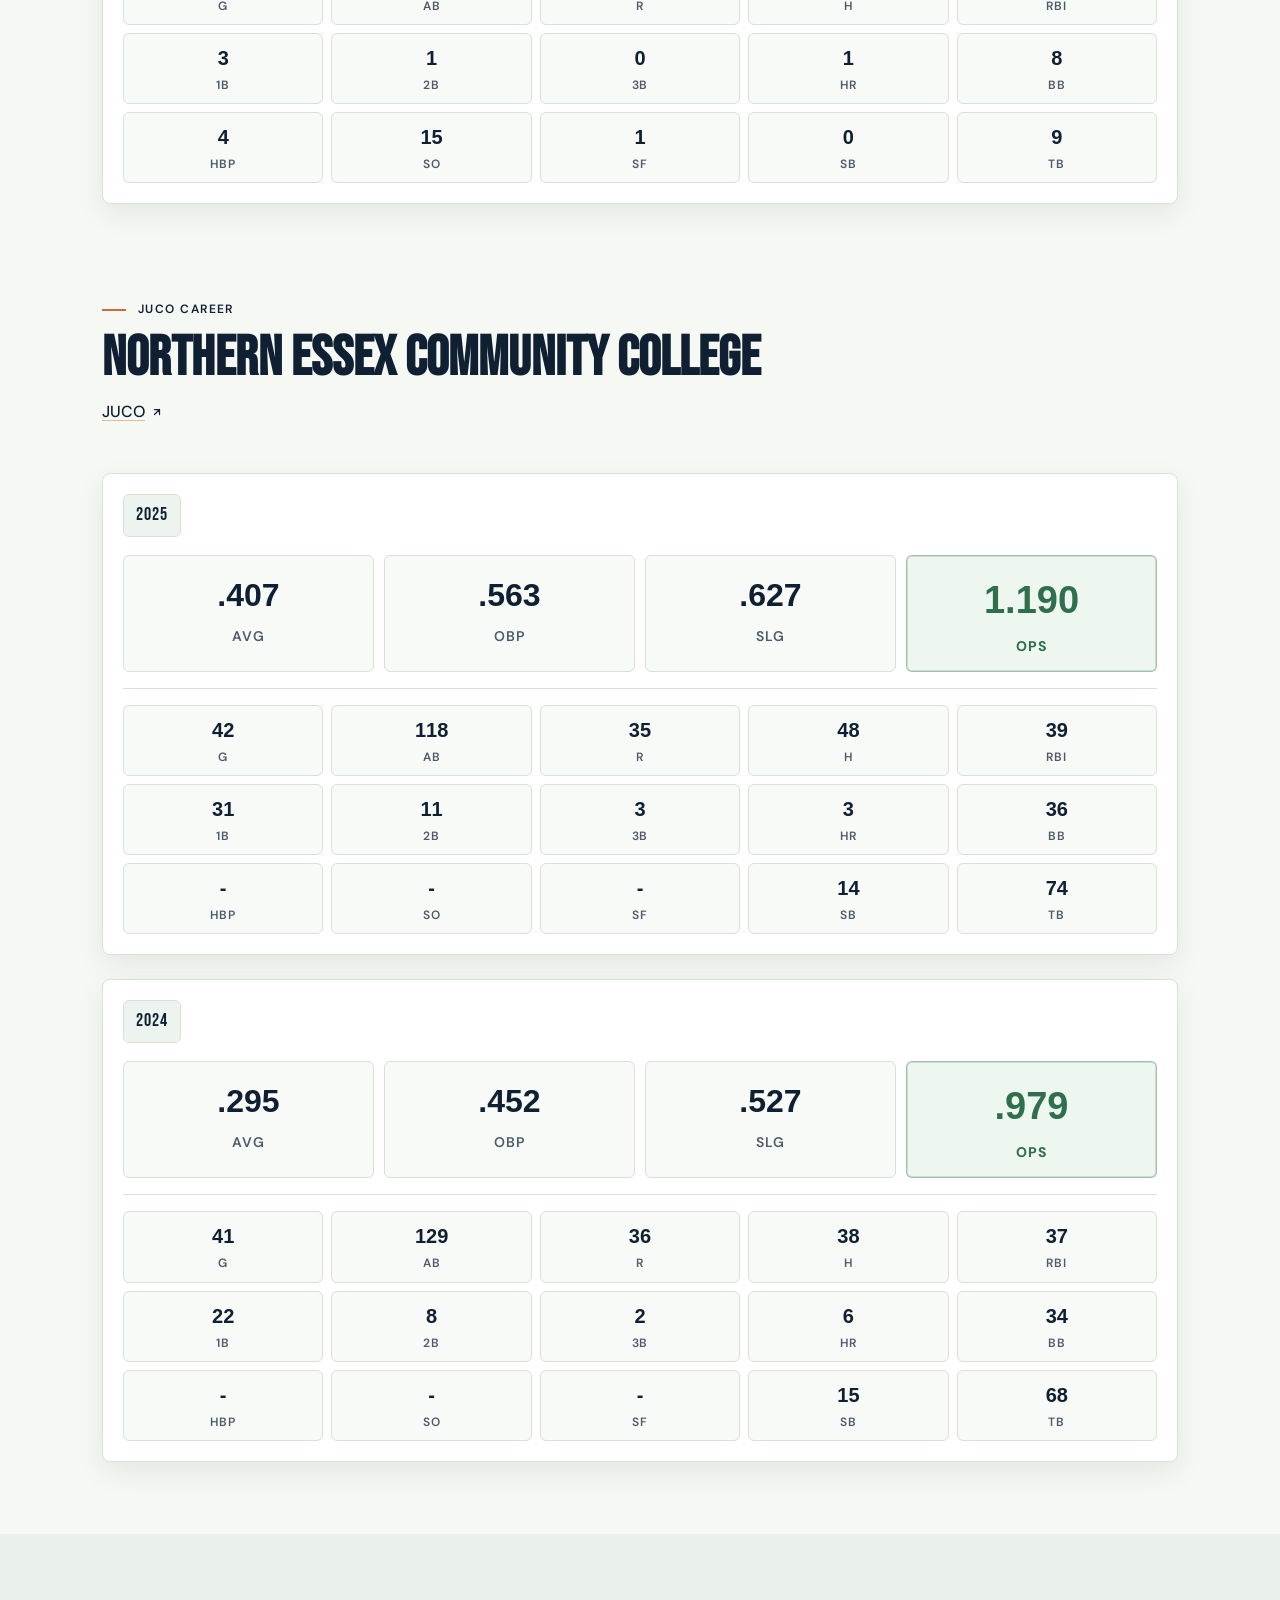
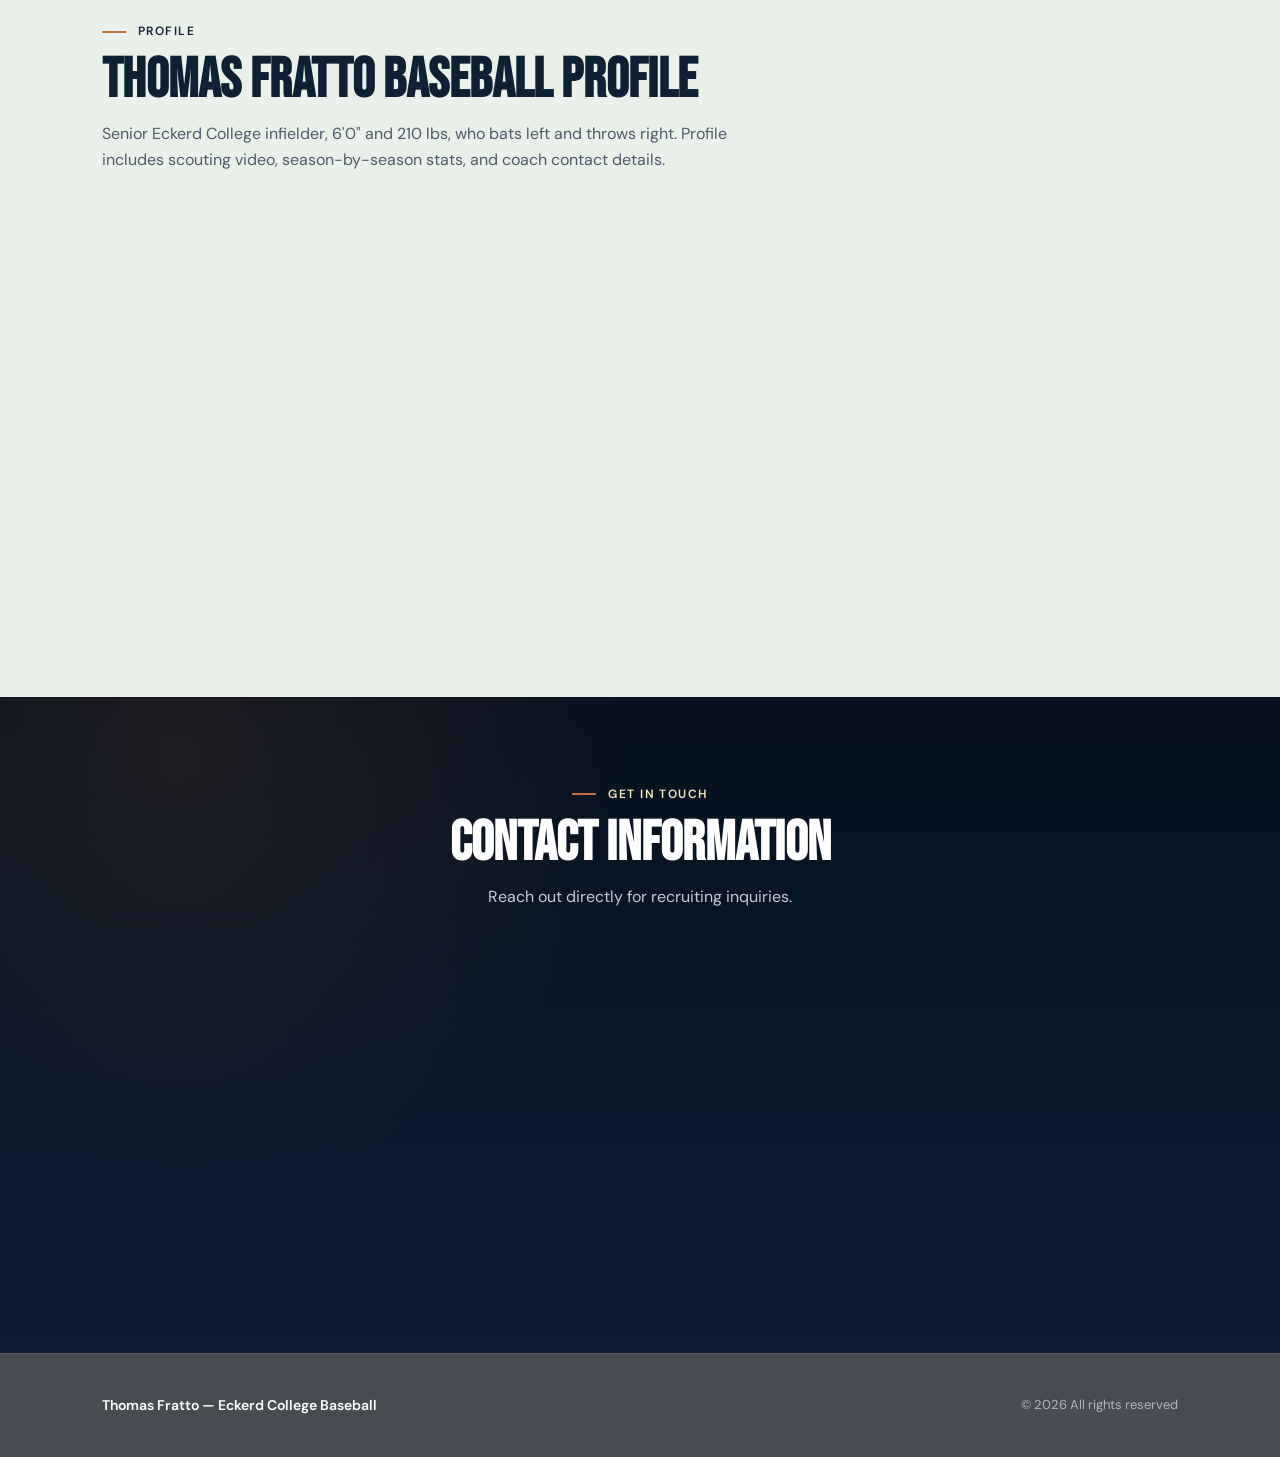
==== commit ace09cb1: "Update index.html" ====
--- a/index.html
+++ b/index.html
@@ -23,118 +23,6 @@
   <link href="https://fonts.googleapis.com/css2?family=Bebas+Neue&family=DM+Sans:ital,opsz,wght@0,9..40,400;0,9..40,500;0,9..40,600;0,9..40,700;1,9..40,400&display=swap" rel="stylesheet">
 
   <link rel="stylesheet" href="styles.css" />
-  <link rel="stylesheet" href="theme-bw.css" />
-
-  <style>
-    /* Modern UI Overrides */
-    :root {
-      --modern-bg: #0f172a;
-      --modern-card-bg: rgba(30, 41, 59, 0.6);
-      --modern-border: rgba(255, 255, 255, 0.1);
-      --modern-primary: #3b82f6;
-    }
-
-    body {
-      background-color: var(--modern-bg);
-      color: #e2e8f0;
-    }
-
-    /* Sticky Glassmorphism Topbar */
-    .topbar {
-      position: sticky;
-      top: 0;
-      z-index: 1000;
-      background: rgba(15, 23, 42, 0.75);
-      backdrop-filter: blur(12px);
-      -webkit-backdrop-filter: blur(12px);
-      border-bottom: 1px solid var(--modern-border);
-    }
-
-    /* Gradient Hero Name */
-    .hero-name {
-      background: linear-gradient(135deg, #60a5fa, #818cf8, #c084fc);
-      -webkit-background-clip: text;
-      -webkit-text-fill-color: transparent;
-      background-clip: text;
-    }
-
-    /* Glassmorphism Cards */
-    .video-card, .stats-card, .info-card, .contact-card {
-      background: var(--modern-card-bg);
-      backdrop-filter: blur(10px);
-      -webkit-backdrop-filter: blur(10px);
-      border: 1px solid var(--modern-border);
-      border-radius: 16px;
-      transition: transform 0.3s ease, box-shadow 0.3s ease, border-color 0.3s ease;
-    }
-
-    /* Hover Effects */
-    .video-card:hover, .info-card:hover, .contact-card:hover {
-      transform: translateY(-6px);
-      box-shadow: 0 12px 30px rgba(0, 0, 0, 0.35);
-      border-color: rgba(255, 255, 255, 0.2);
-    }
-
-    /* Modern Buttons */
-    .btn.primary {
-      background: linear-gradient(135deg, var(--modern-primary), #2563eb);
-      border: none;
-      box-shadow: 0 4px 14px rgba(59, 130, 246, 0.35);
-      transition: all 0.3s ease;
-    }
-
-    .btn.primary:hover {
-      transform: translateY(-2px);
-      box-shadow: 0 6px 20px rgba(59, 130, 246, 0.45);
-    }
-
-    .btn.ghost {
-      border: 1px solid var(--modern-border);
-      background: rgba(255, 255, 255, 0.05);
-      transition: all 0.3s ease;
-    }
-
-    .btn.ghost:hover {
-      background: rgba(255, 255, 255, 0.1);
-      border-color: rgba(255, 255, 255, 0.3);
-      transform: translateY(-2px);
-    }
-
-    /* Custom Scrollbar */
-    ::-webkit-scrollbar {
-      width: 10px;
-    }
-    ::-webkit-scrollbar-track {
-      background: var(--modern-bg);
-    }
-    ::-webkit-scrollbar-thumb {
-      background: #475569;
-      border-radius: 5px;
-    }
-    ::-webkit-scrollbar-thumb:hover {
-      background: #64748b;
-    }
-
-    /* Match info-list items to info-links items */
-    .info-list li {
-      display: flex;
-      justify-content: space-between;
-      align-items: center;
-      padding: 12px 16px;
-      margin-bottom: 8px;
-      background: #f7f7f7;
-      border: 1px solid #e2e2e2;
-      border-radius: var(--radius-sm);
-      font-size: 14px;
-      font-weight: 500;
-      transition: all var(--duration) var(--ease);
-    }
-    .info-list li:last-child {
-      margin-bottom: 0;
-      border-bottom: 1px solid #e2e2e2;
-      padding-bottom: 12px;
-    }
-  </style>
 
   <meta property="og:title" content="Thomas Fratto | Eckerd College Baseball Recruiting Profile" />
   <meta property="og:description" content="Left-handed-hitting senior infielder at Eckerd College (NCAA Division II). A disciplined hitter with an outstanding eye and power. Scouting video, full season-by-season stats, and direct contact." />
@@ -1028,28 +916,10 @@
       }
     })();
     
-    // Intersection Observer for scroll animations
-    const observerOptions = {
-      threshold: 0.1,
-      rootMargin: '0px 0px -50px 0px'
-    };
-    
-    const observer = new IntersectionObserver((entries) => {
-      entries.forEach(entry => {
-        if (entry.isIntersecting) {
-          entry.target.classList.add('visible');
-        }
-      });
-    }, observerOptions);
-    
-    document.querySelectorAll('.video-card, .info-card, .contact-card').forEach(el => {
-      observer.observe(el);
-    });
-
     // Register Service Worker for PWA
     if ('serviceWorker' in navigator) {
       window.addEventListener('load', () => {
-        navigator.serviceWorker.register('./sw.js?v=41')
+        navigator.serviceWorker.register('./sw.js?v=43')
           .then((registration) => {
             console.log('SW registered:', registration.scope);
           })
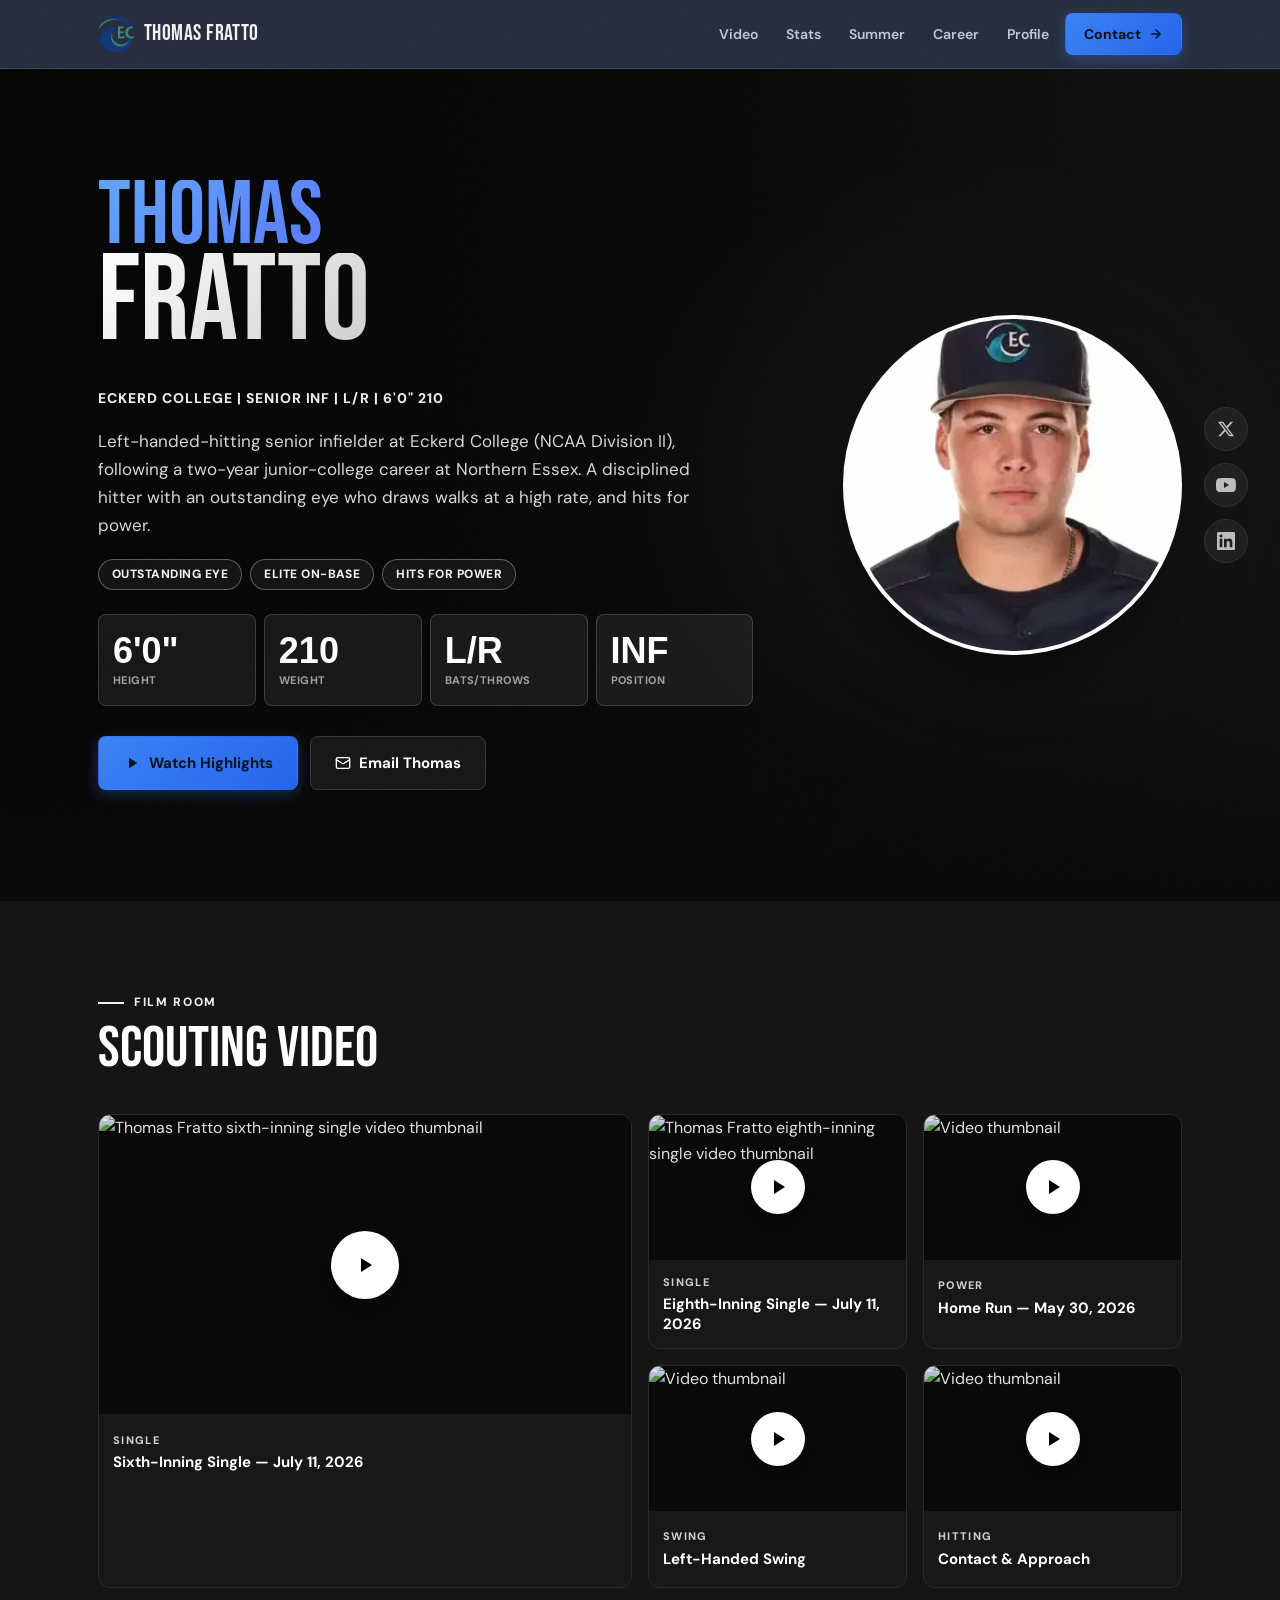
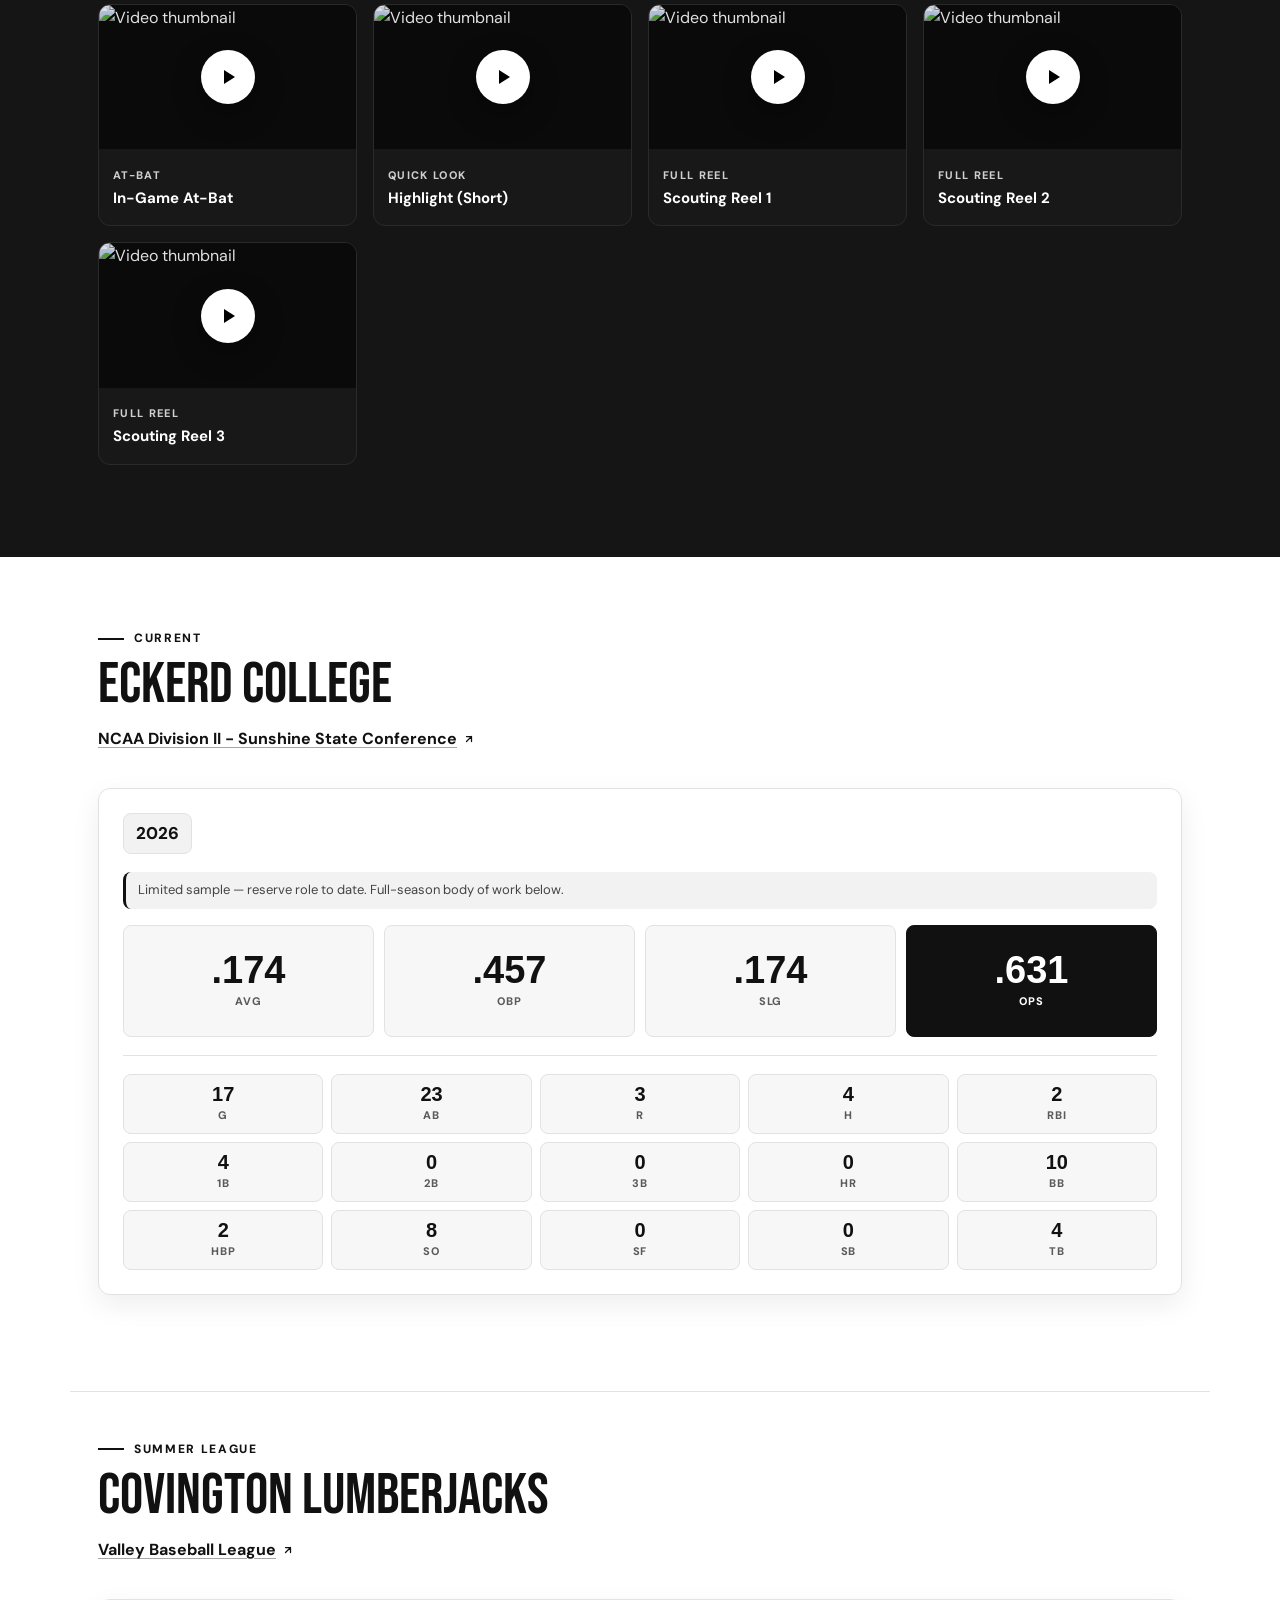
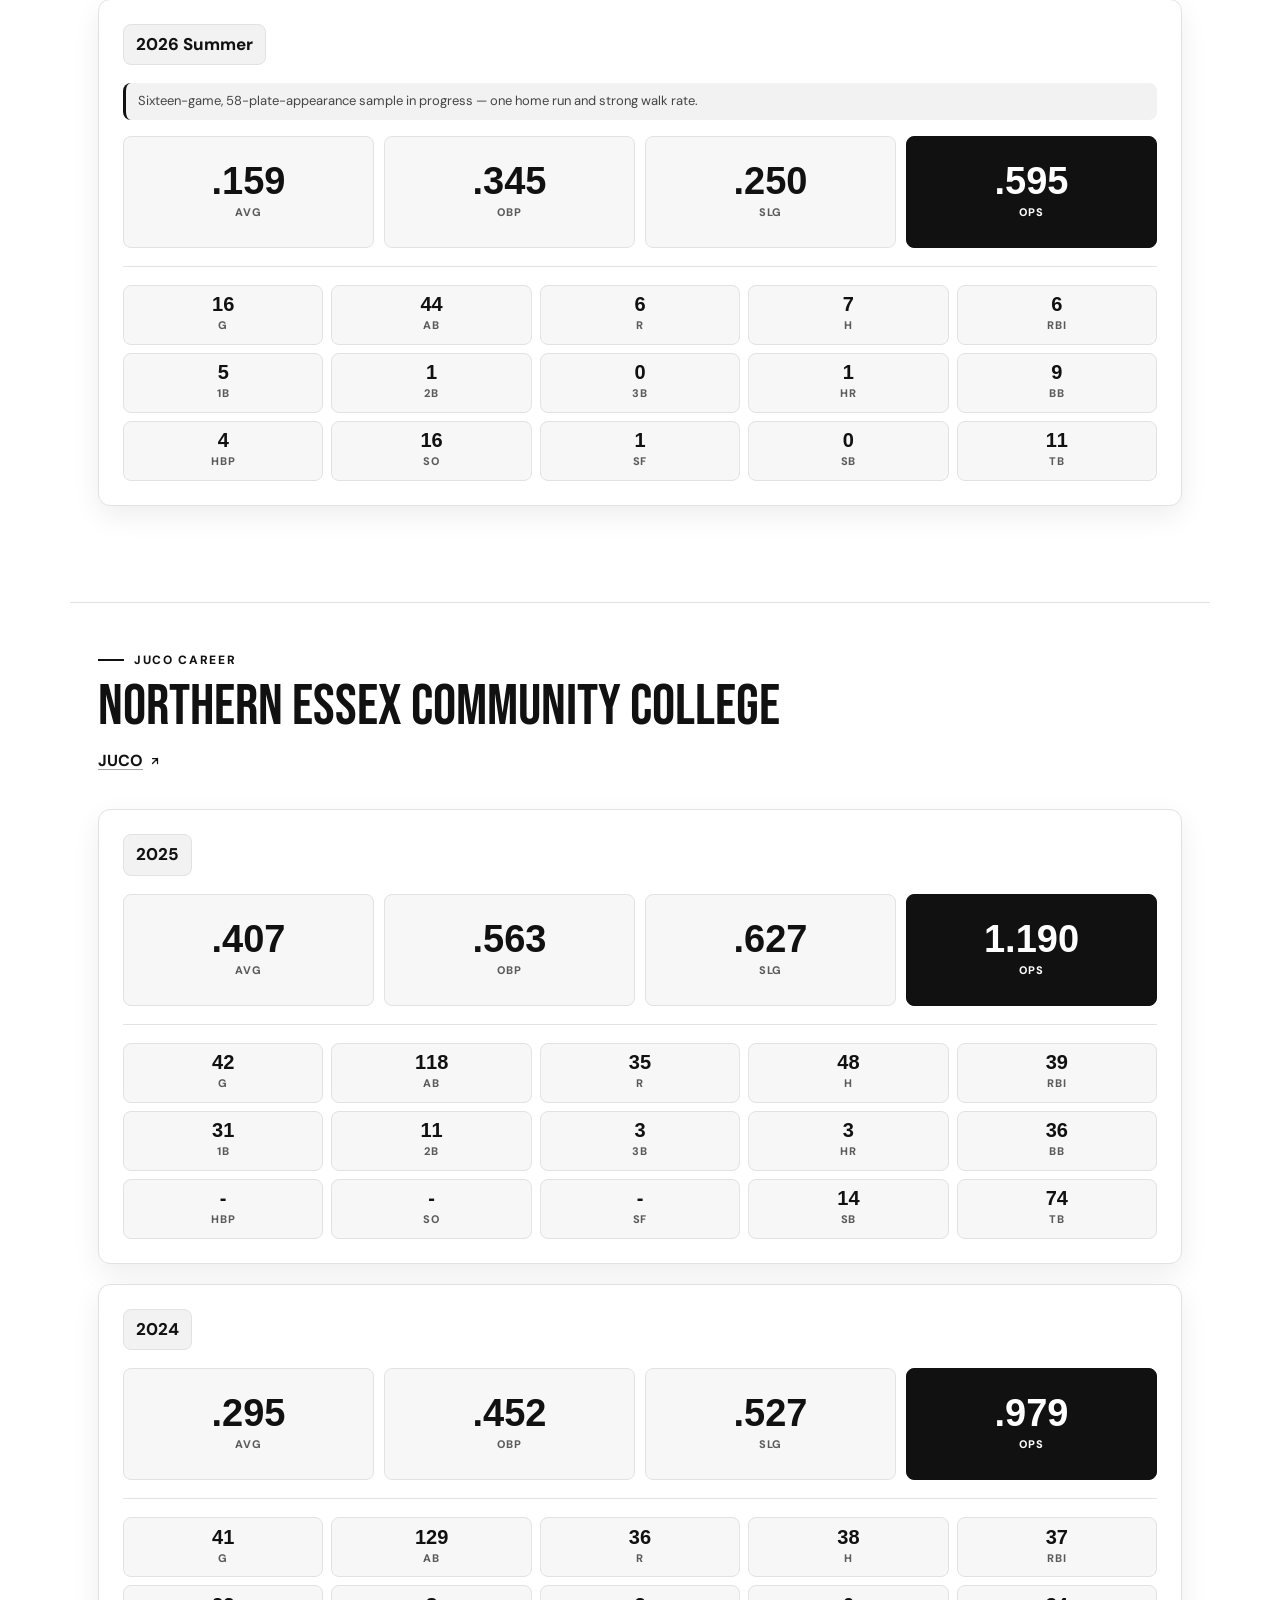
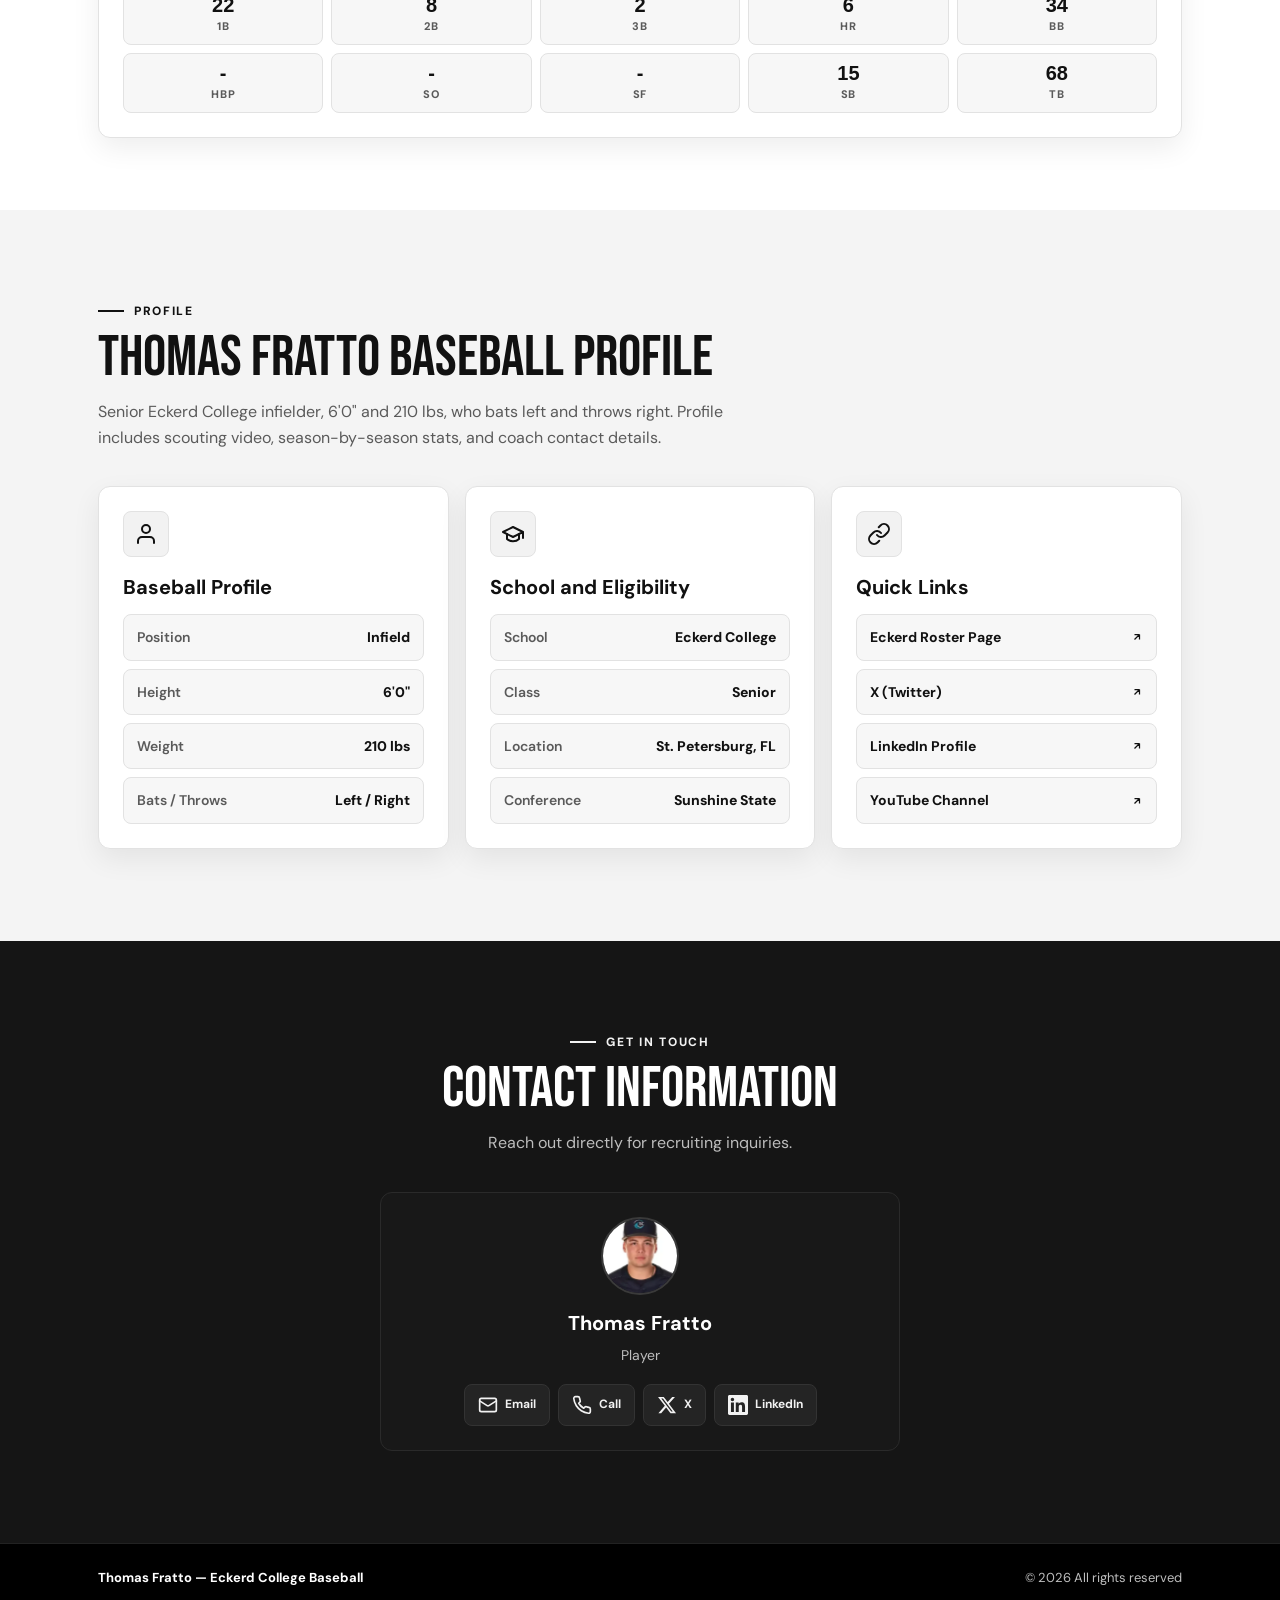
==== commit 855a7577: "Update print statement from 'Hello' to 'Goodbye'" ====
--- a/index.html
+++ b/index.html
@@ -210,6 +210,54 @@
 
         <div class="video-grid" role="list">
           <a class="video-card" role="listitem"
+             href="https://youtu.be/-yveYeYZptw" target="_blank" rel="noreferrer"
+             aria-label="Watch sixth-inning single from July 11, 2026 on YouTube">
+            <div class="video-thumb">
+              <img
+                src="https://img.youtube.com/vi/-yveYeYZptw/hqdefault.jpg"
+                alt="Thomas Fratto sixth-inning single video thumbnail"
+                loading="lazy"
+                decoding="async"
+                onerror="this.onerror=null;this.src='https://img.youtube.com/vi/-yveYeYZptw/mqdefault.jpg';" />
+              <div class="video-overlay">
+                <div class="play-btn">
+                  <svg width="24" height="24" viewBox="0 0 24 24" fill="currentColor">
+                    <path d="M8 5v14l11-7z"/>
+                  </svg>
+                </div>
+              </div>
+            </div>
+            <div class="video-meta">
+              <span class="video-tag">Single</span>
+              <span class="video-title">Sixth-Inning Single — July 11, 2026</span>
+            </div>
+          </a>
+
+          <a class="video-card" role="listitem"
+             href="https://youtu.be/gl5qErUKaEc" target="_blank" rel="noreferrer"
+             aria-label="Watch eighth-inning single from July 11, 2026 on YouTube">
+            <div class="video-thumb">
+              <img
+                src="https://img.youtube.com/vi/gl5qErUKaEc/hqdefault.jpg"
+                alt="Thomas Fratto eighth-inning single video thumbnail"
+                loading="lazy"
+                decoding="async"
+                onerror="this.onerror=null;this.src='https://img.youtube.com/vi/gl5qErUKaEc/mqdefault.jpg';" />
+              <div class="video-overlay">
+                <div class="play-btn">
+                  <svg width="24" height="24" viewBox="0 0 24 24" fill="currentColor">
+                    <path d="M8 5v14l11-7z"/>
+                  </svg>
+                </div>
+              </div>
+            </div>
+            <div class="video-meta">
+              <span class="video-tag">Single</span>
+              <span class="video-title">Eighth-Inning Single — July 11, 2026</span>
+            </div>
+          </a>
+
+          <a class="video-card" role="listitem"
              href="https://youtu.be/wrVCZ_m8fkg?si=9n8hPUI2WNwO20DD" target="_blank" rel="noreferrer"
              aria-label="Watch video on YouTube">
             <div class="video-thumb">
@@ -502,48 +550,48 @@
         <div class="stats-years">
           <div class="stats-card">
             <div class="stats-year-label">2026 Summer</div>
-            <p class="stats-note">Fifteen-game, 53-plate-appearance sample in progress - one home run and strong walk rate.</p>
+            <p class="stats-note">Sixteen-game, 58-plate-appearance sample in progress — one home run and strong walk rate.</p>
             <div class="stats-content">
               <div class="stats-grid">
                 <div class="stat-item">
-                  <span class="stat-number">.125</span>
+                  <span class="stat-number">.159</span>
                   <span class="stat-name">AVG</span>
                 </div>
                 <div class="stat-item">
-                  <span class="stat-number">.321</span>
+                  <span class="stat-number">.345</span>
                   <span class="stat-name">OBP</span>
                 </div>
                 <div class="stat-item">
-                  <span class="stat-number">.225</span>
+                  <span class="stat-number">.250</span>
                   <span class="stat-name">SLG</span>
                 </div>
                 <div class="stat-item featured">
-                  <span class="stat-number">.546</span>
+                  <span class="stat-number">.595</span>
                   <span class="stat-name">OPS</span>
                 </div>
               </div>
               <div class="stats-divider"></div>
               <div class="stats-table">
                 <div class="stats-row">
-                  <div class="stats-cell"><span class="cell-value">15</span><span class="cell-label">G</span></div>
-                  <div class="stats-cell"><span class="cell-value">40</span><span class="cell-label">AB</span></div>
+                  <div class="stats-cell"><span class="cell-value">16</span><span class="cell-label">G</span></div>
+                  <div class="stats-cell"><span class="cell-value">44</span><span class="cell-label">AB</span></div>
                   <div class="stats-cell"><span class="cell-value">6</span><span class="cell-label">R</span></div>
-                  <div class="stats-cell"><span class="cell-value">5</span><span class="cell-label">H</span></div>
-                  <div class="stats-cell"><span class="cell-value">4</span><span class="cell-label">RBI</span></div>
-                </div>
-                <div class="stats-row">
-                  <div class="stats-cell"><span class="cell-value">3</span><span class="cell-label">1B</span></div>
+                  <div class="stats-cell"><span class="cell-value">7</span><span class="cell-label">H</span></div>
+                  <div class="stats-cell"><span class="cell-value">6</span><span class="cell-label">RBI</span></div>
+                </div>
+                <div class="stats-row">
+                  <div class="stats-cell"><span class="cell-value">5</span><span class="cell-label">1B</span></div>
                   <div class="stats-cell"><span class="cell-value">1</span><span class="cell-label">2B</span></div>
                   <div class="stats-cell"><span class="cell-value">0</span><span class="cell-label">3B</span></div>
                   <div class="stats-cell"><span class="cell-value">1</span><span class="cell-label">HR</span></div>
-                  <div class="stats-cell"><span class="cell-value">8</span><span class="cell-label">BB</span></div>
+                  <div class="stats-cell"><span class="cell-value">9</span><span class="cell-label">BB</span></div>
                 </div>
                 <div class="stats-row">
                   <div class="stats-cell"><span class="cell-value">4</span><span class="cell-label">HBP</span></div>
-                  <div class="stats-cell"><span class="cell-value">15</span><span class="cell-label">SO</span></div>
+                  <div class="stats-cell"><span class="cell-value">16</span><span class="cell-label">SO</span></div>
                   <div class="stats-cell"><span class="cell-value">1</span><span class="cell-label">SF</span></div>
                   <div class="stats-cell"><span class="cell-value">0</span><span class="cell-label">SB</span></div>
-                  <div class="stats-cell"><span class="cell-value">9</span><span class="cell-label">TB</span></div>
+                  <div class="stats-cell"><span class="cell-value">11</span><span class="cell-label">TB</span></div>
                 </div>
               </div>
             </div>
--- a/styles.css
+++ b/styles.css
@@ -1,45 +1,34 @@
-/* =========================================================
-   THOMAS FRATTO — Elite Prospect Theme
-   Premium athletic design with Eckerd brand colors
-   Mobile-first responsive layout
-   ========================================================= */
-
-/* ---- Custom Properties ---- */
+/* Thomas Fratto recruiting profile
+   Consolidated responsive theme */
+
 :root {
-  /* Colors - Eckerd-inspired palette */
-  --navy: #0a1628;
-  --navy-light: #0f2340;
-  --navy-mid: #162d50;
-  --teal: #00b4a0;
+  --ink: #111111;
+  --ink-muted: #5a5a5a;
+  --paper: #ffffff;
+  --paper-alt: #f4f4f4;
+  --night: #070707;
+  --night-soft: #151515;
+  --line: #e2e2e2;
+  --line-dark: #303030;
+  --blue: #3b82f6;
+  --blue-dark: #2563eb;
   --white: #ffffff;
-  --white-soft: rgba(255, 255, 255, 0.92);
-  --white-muted: rgba(255, 255, 255, 0.6);
-  --white-faint: rgba(255, 255, 255, 0.08);
-  --white-line: rgba(255, 255, 255, 0.12);
-  
-  /* Typography */
   --font-display: "Bebas Neue", Impact, "Arial Black", sans-serif;
   --font-body: "DM Sans", -apple-system, BlinkMacSystemFont, "Segoe UI", sans-serif;
-  
-  /* Sizing */
   --container: 1140px;
-  --pad: 16px;
-  --radius: 16px;
-  --radius-sm: 10px;
-  
-  /* Shadows */
-  --shadow-sm: 0 2px 8px rgba(0, 0, 0, 0.2);
-  --shadow-md: 0 8px 32px rgba(0, 0, 0, 0.3);
-  --shadow-lg: 0 20px 60px rgba(0, 0, 0, 0.4);
-  --shadow-teal: 0 4px 24px rgba(0, 180, 160, 0.3);
-  
-  /* Transitions */
+  --pad: clamp(16px, 4vw, 28px);
+  --radius: 12px;
+  --radius-sm: 8px;
+  --shadow-card: 0 10px 28px rgba(0, 0, 0, 0.07);
+  --shadow-hover: 0 16px 36px rgba(0, 0, 0, 0.16);
   --ease: cubic-bezier(0.4, 0, 0.2, 1);
   --duration: 200ms;
-}
-
-/* ---- Reset & Base ---- */
-*, *::before, *::after {
+  --header-height: 68px;
+}
+
+*,
+*::before,
+*::after {
   box-sizing: border-box;
 }
 
@@ -50,56 +39,70 @@
 
 body {
   margin: 0;
+  min-width: 0;
   min-height: 100vh;
-  background: var(--navy);
-  color: var(--white);
+  overflow-x: hidden;
+  background: var(--paper);
+  color: var(--ink);
   font-family: var(--font-body);
   font-size: 16px;
   line-height: 1.6;
   -webkit-font-smoothing: antialiased;
   -moz-osx-font-smoothing: grayscale;
-  overflow-x: hidden;
-}
-
-/* Noise overlay for texture */
+}
+
+img {
+  display: block;
+  max-width: 100%;
+  height: auto;
+}
+
+a {
+  color: inherit;
+  text-decoration: none;
+}
+
+a:focus-visible {
+  outline: 3px solid var(--blue);
+  outline-offset: 3px;
+  border-radius: 4px;
+}
+
+#videos,
+#stats,
+#summer-stats,
+#necc-stats,
+#player-info,
+#contact {
+  scroll-margin-top: calc(var(--header-height) + 16px);
+}
+
+.container {
+  width: min(100%, var(--container));
+  margin-inline: auto;
+  padding-inline: var(--pad);
+}
+
 .noise {
   position: fixed;
   inset: 0;
+  z-index: 9999;
   pointer-events: none;
-  z-index: 9999;
-  opacity: 0.035;
-  background-image: url("data:image/svg+xml,%3Csvg viewBox='0 0 400 400' xmlns='http://www.w3.org/2000/svg'%3E%3Cfilter id='noiseFilter'%3E%3CfeTurbulence type='fractalNoise' baseFrequency='0.9' numOctaves='4' stitchTiles='stitch'/%3E%3C/filter%3E%3Crect width='100%25' height='100%25' filter='url(%23noiseFilter)'/%3E%3C/svg%3E");
-}
-
-img {
-  max-width: 100%;
-  height: auto;
-  display: block;
-}
-
-a {
-  color: inherit;
-  text-decoration: none;
-}
-
-a:focus-visible {
-  outline: 2px solid var(--teal);
-  outline-offset: 3px;
-  border-radius: 4px;
-}
-
-/* Skip link */
+  opacity: 0.025;
+  background-image: url("data:image/svg+xml,%3Csvg viewBox='0 0 400 400' xmlns='http://www.w3.org/2000/svg'%3E%3Cfilter id='n'%3E%3CfeTurbulence type='fractalNoise' baseFrequency='.9' numOctaves='3' stitchTiles='stitch'/%3E%3C/filter%3E%3Crect width='100%25' height='100%25' filter='url(%23n)'/%3E%3C/svg%3E");
+}
+
 .skip {
-  position: absolute;
-  left: 16px;
-  top: 16px;
-  padding: 12px 16px;
-  background: var(--teal);
-  color: var(--navy);
+  position: fixed;
+  top: 12px;
+  left: 12px;
+  z-index: 10000;
+  padding: 10px 14px;
+  transform: translateY(-180%);
   border-radius: var(--radius-sm);
-  font-weight: 600;
-  transform: translateY(-200%);
-  z-index: 10000;
+  background: var(--white);
+  color: var(--ink);
+  font-weight: 700;
   transition: transform var(--duration) var(--ease);
 }
 
@@ -107,2061 +110,258 @@
   transform: translateY(0);
 }
 
-/* Container */
-.container {
-  width: min(var(--container), 100%);
-  margin: 0 auto;
-  padding-left: var(--pad);
-  padding-right: var(--pad);
-}
-
-/* =========================================================
-   TOP BAR
-   ========================================================= */
+/* Header */
 .topbar {
-  position: fixed;
+  position: sticky;
   top: 0;
-  left: 0;
-  right: 0;
-  z-index: 100;
-  background: rgba(10, 22, 40, 0.85);
-  backdrop-filter: blur(20px);
-  border-bottom: 1px solid var(--white-line);
+  z-index: 1000;
+  min-height: var(--header-height);
+  border-bottom: 1px solid rgba(255, 255, 255, 0.1);
+  background: rgba(15, 23, 42, 0.9);
+  box-shadow: 0 1px 0 rgba(255, 255, 255, 0.04);
+  backdrop-filter: blur(14px);
+  -webkit-backdrop-filter: blur(14px);
 }
 
 .topbar-inner {
   display: flex;
+  min-height: var(--header-height);
   align-items: center;
   justify-content: space-between;
-  padding-top: 12px;
-  padding-bottom: 12px;
-  gap: 12px;
+  gap: 16px;
 }
 
 .brand {
-  display: flex;
+  display: inline-flex;
+  min-width: 0;
   align-items: center;
   gap: 10px;
-  flex-shrink: 0;
+  flex-shrink: 1;
 }
 
 .brand-logo {
-  width: 32px;
-  height: 32px;
+  width: 36px;
+  height: 36px;
+  flex: 0 0 auto;
   object-fit: contain;
 }
 
 .brand-text {
+  overflow: hidden;
+  color: #f2f2f2;
   font-family: var(--font-display);
-  font-size: 18px;
+  font-size: 22px;
   letter-spacing: 0.02em;
-}
-
-@media (min-width: 480px) {
-  .brand-logo {
-    width: 36px;
-    height: 36px;
-  }
-  
-  .brand-text {
-    font-size: 22px;
-  }
+  line-height: 1;
+  text-overflow: ellipsis;
+  white-space: nowrap;
 }
 
 .top-actions {
   display: flex;
   align-items: center;
-  gap: 6px;
-  flex-shrink: 0;
-}
-
-/* Smaller contact button on mobile */
-.top-actions .btn.primary {
-  padding: 8px 14px;
-  font-size: 13px;
-}
-
-@media (min-width: 480px) {
-  .top-actions {
-    gap: 8px;
-  }
-  
-  .top-actions .btn.primary {
-    padding: 10px 18px;
-    font-size: 14px;
-  }
+  justify-content: flex-end;
+  gap: 4px;
+  flex: 0 0 auto;
 }
 
 .nav-link {
   display: none;
-  padding: 8px 16px;
+  padding: 8px 12px;
+  border-radius: 999px;
+  color: #c4c8d0;
   font-size: 14px;
-  font-weight: 500;
-  color: var(--white-muted);
-  transition: color var(--duration) var(--ease);
+  font-weight: 600;
+  transition: color var(--duration) var(--ease), background-color var(--duration) var(--ease);
 }
 
 .nav-link:hover {
+  background: rgba(255, 255, 255, 0.08);
   color: var(--white);
 }
 
-@media (min-width: 640px) {
-  .nav-link {
-    display: block;
-  }
-}
-
-/* ---- Buttons ---- */
+/* Buttons */
 .btn {
   display: inline-flex;
+  min-height: 42px;
   align-items: center;
   justify-content: center;
   gap: 8px;
   padding: 10px 18px;
+  border: 1px solid transparent;
+  border-radius: var(--radius-sm);
+  cursor: pointer;
   font-family: var(--font-body);
   font-size: 14px;
-  font-weight: 600;
-  border-radius: 999px;
-  border: 1px solid transparent;
-  cursor: pointer;
-  transition: all var(--duration) var(--ease);
+  font-weight: 700;
+  line-height: 1;
+  transition: transform var(--duration) var(--ease), box-shadow var(--duration) var(--ease), background-color var(--duration) var(--ease), border-color var(--duration) var(--ease);
 }
 
 .btn.primary {
-  background: var(--teal);
-  color: var(--navy);
-  border-color: var(--teal);
+  border-color: transparent;
+  background: linear-gradient(135deg, var(--blue), var(--blue-dark));
+  box-shadow: 0 4px 14px rgba(59, 130, 246, 0.3);
+  color: #07111f;
 }
 
 .btn.primary:hover {
-  background: #00c9b2;
-  box-shadow: var(--shadow-teal);
-  transform: translateY(-1px);
+  transform: translateY(-2px);
+  box-shadow: 0 7px 20px rgba(59, 130, 246, 0.42);
 }
 
 .btn.ghost {
-  background: transparent;
+  border-color: #383838;
+  background: rgba(255, 255, 255, 0.06);
   color: var(--white);
-  border-color: var(--white-line);
 }
 
 .btn.ghost:hover {
-  background: var(--white-faint);
-  border-color: rgba(255, 255, 255, 0.24);
+  transform: translateY(-2px);
+  border-color: #666666;
+  background: rgba(255, 255, 255, 0.11);
 }
 
 .btn.large {
+  min-height: 54px;
   padding: 14px 24px;
   font-size: 15px;
 }
 
-/* =========================================================
-   HERO SECTION
-   ========================================================= */
+/* Hero */
 .hero {
   position: relative;
-  min-height: 100vh;
-  min-height: 100dvh;
-  display: flex;
-  align-items: center;
-  padding: 100px 0 60px;
+  min-height: calc(100vh - var(--header-height));
+  min-height: calc(100dvh - var(--header-height));
   overflow: hidden;
+  isolation: isolate;
+  background: var(--night);
+  color: var(--white);
 }
 
 .hero-bg {
   position: absolute;
   inset: 0;
-  background: 
-    radial-gradient(ellipse 80% 50% at 50% -20%, var(--navy-mid) 0%, transparent 60%),
-    radial-gradient(ellipse 60% 60% at 100% 100%, rgba(0, 180, 160, 0.08) 0%, transparent 50%),
-    linear-gradient(180deg, var(--navy) 0%, var(--navy-light) 100%);
-}
-
-.hero-inner {
-  position: relative;
-  display: grid;
-  grid-template-columns: 1fr;
-  gap: 40px;
-  align-items: center;
-}
-
-@media (min-width: 900px) {
-  .hero-inner {
-    grid-template-columns: 1fr auto;
-    gap: 60px;
-  }
-}
-
-/* Hero Content */
-.hero-content {
-  animation: fadeUp 0.8s var(--ease) both;
-  max-width: 100%;
-  overflow: hidden;
-}
-
-/* Hero intro: Photo + Name side by side on mobile */
-.hero-intro {
-  display: flex;
-  align-items: center;
-  gap: 16px;
-  margin-bottom: 20px;
-}
-
-.hero-portrait-mobile {
-  flex-shrink: 0;
-}
-
-.portrait-img-mobile {
-  width: 100px;
-  height: 100px;
-  border-radius: 50%;
-  object-fit: cover;
-  border: 3px solid rgba(255, 255, 255, 0.72);
-  box-shadow: none;
-}
-
-.hero-intro-text {
-  flex: 1;
-  min-width: 0;
-  overflow: hidden;
-}
-
-.hero-intro-text .hero-name {
-  line-height: 0.95;
-  word-break: break-word;
-}
-
-.hero-intro-text .name-first {
-  font-size: clamp(28px, 8vw, 48px);
-}
-
-.hero-intro-text .name-last {
-  font-size: clamp(36px, 10vw, 64px);
-}
-
-/* Hide mobile portrait on desktop, show large portrait instead */
-@media (min-width: 900px) {
-  .hero-intro {
-    display: block;
-    margin-bottom: 24px;
-  }
-  
-  .hero-portrait-mobile {
-    display: none;
-  }
-  
-  .hero-intro-text .name-first {
-    font-size: clamp(48px, 12vw, 100px);
-  }
-  
-  .hero-intro-text .name-last {
-    font-size: clamp(64px, 16vw, 140px);
-  }
-}
-
-@keyframes fadeUp {
-  from {
-    opacity: 0;
-    transform: translateY(30px);
-  }
-  to {
-    opacity: 1;
-    transform: translateY(0);
-  }
-}
-
-.hero-name {
-  margin: 0;
-  line-height: 0.9;
-}
-
-.name-first {
-  display: block;
-  font-family: var(--font-display);
-  font-size: clamp(48px, 12vw, 100px);
-  letter-spacing: 0.02em;
-  color: var(--white-soft);
-}
-
-.name-last {
-  display: block;
-  font-family: var(--font-display);
-  font-size: clamp(64px, 16vw, 140px);
-  letter-spacing: -0.01em;
-  background: linear-gradient(135deg, var(--white) 0%, var(--teal) 100%);
-  -webkit-background-clip: text;
-  -webkit-text-fill-color: transparent;
-  background-clip: text;
-}
-
-.hero-meta {
-  display: flex;
-  flex-wrap: wrap;
-  align-items: center;
-  gap: 12px 20px;
-  margin-top: 24px;
-}
-
-.meta-item {
-  display: flex;
-  flex-direction: column;
-  gap: 2px;
-}
-
-.meta-label {
-  font-size: 11px;
-  font-weight: 500;
-  text-transform: uppercase;
-  letter-spacing: 0.1em;
-  color: var(--white-muted);
-}
-
-.meta-value {
-  font-size: 15px;
-  font-weight: 600;
-  color: var(--white);
-}
-
-.meta-divider {
-  display: none;
-  width: 1px;
-  height: 32px;
-  background: var(--white-line);
-}
-
-@media (min-width: 480px) {
-  .meta-divider {
-    display: block;
-  }
-}
-
-.hero-summary {
-  max-width: 680px;
-  margin: 22px 0 0;
-  color: var(--white-soft);
-  font-size: 16px;
-  line-height: 1.65;
-}
-
-@media (min-width: 640px) {
-  .hero-summary {
-    font-size: 17px;
-  }
-}
-
-.hero-stats {
-  display: flex;
-  flex-wrap: wrap;
-  gap: 20px;
-  margin-top: 32px;
-  padding: 20px 0;
-  border-top: 1px solid var(--white-line);
-  border-bottom: 1px solid var(--white-line);
-}
-
-@media (min-width: 480px) {
-  .hero-stats {
-    gap: 32px;
-    padding: 24px 0;
-  }
-}
-
-.stat {
-  display: flex;
-  flex-direction: column;
-  gap: 4px;
-}
-
-.stat-value {
-  font-family: "Segoe UI", Arial, Helvetica, sans-serif;
-  font-variant-numeric: tabular-nums;
-  font-size: 28px;
-  font-weight: 800;
-  letter-spacing: 0;
-  color: var(--white);
-}
-
-@media (min-width: 480px) {
-  .stat-value {
-    font-size: 36px;
-  }
-}
-
-.stat-label {
-  font-size: 12px;
-  font-weight: 500;
-  text-transform: uppercase;
-  letter-spacing: 0.08em;
-  color: var(--white-muted);
-}
-
-.hero-actions {
-  display: flex;
-  flex-wrap: wrap;
-  gap: 12px;
-  margin-top: 32px;
-}
-
-/* Portrait - Desktop only (hidden on mobile) */
-.hero-portrait {
-  display: none;
-  position: relative;
-  align-items: center;
-  justify-content: center;
-  animation: fadeUp 0.8s var(--ease) 0.2s both;
-}
-
-@media (min-width: 900px) {
-  .hero-portrait {
-    display: flex;
-  }
-}
-
-.portrait-frame {
-  position: relative;
-  z-index: 2;
-}
-
-.portrait-img {
-  width: clamp(200px, 50vw, 340px);
-  height: clamp(200px, 50vw, 340px);
-  object-fit: cover;
-  border-radius: 50%;
-  border: 4px solid rgba(255, 255, 255, 0.72);
-}
-
-/* Social Links */
-.hero-socials {
-  position: absolute;
-  right: var(--pad);
-  top: 50%;
-  transform: translateY(-50%);
-  display: none;
-  flex-direction: column;
-  gap: 16px;
-}
-
-@media (min-width: 1100px) {
-  .hero-socials {
-    display: flex;
-  }
-}
-
-.hero-socials a {
-  display: flex;
-  align-items: center;
-  justify-content: center;
-  width: 44px;
-  height: 44px;
-  background: var(--white-faint);
-  border: 1px solid var(--white-line);
-  border-radius: 50%;
-  color: var(--white-muted);
-  transition: all var(--duration) var(--ease);
-}
-
-.hero-socials a:hover {
-  background: var(--teal);
-  border-color: var(--teal);
-  color: var(--navy);
-  transform: scale(1.1);
-}
-
-/* =========================================================
-   SECTIONS
-   ========================================================= */
-.section {
-  padding: 80px 0;
-}
-
-.section-alt {
-  background: var(--navy-light);
-}
-
-.section-header {
-  margin-bottom: 48px;
-}
-
-.section-header.centered {
-  text-align: center;
-}
-
-.section-header.centered .section-label {
-  justify-content: center;
-}
-
-.section-label {
-  display: flex;
-  align-items: center;
-  gap: 12px;
-  margin-bottom: 12px;
-  font-size: 12px;
-  font-weight: 600;
-  text-transform: uppercase;
-  letter-spacing: 0.12em;
-  color: var(--teal);
-}
-
-.label-line {
-  width: 24px;
-  height: 2px;
-  background: var(--teal);
-}
-
-.section-header h2 {
-  margin: 0;
-  font-family: var(--font-display);
-  font-size: clamp(36px, 8vw, 56px);
-  letter-spacing: 0.02em;
-  line-height: 1;
-}
-
-.section-desc {
-  margin: 12px 0 0;
-  color: var(--white-muted);
-  font-size: 16px;
-  max-width: 480px;
-}
-
-.section-header.centered .section-desc {
-  margin-left: auto;
-  margin-right: auto;
-}
-
-.section-footer {
-  margin-top: 32px;
-  text-align: center;
-}
-
-/* =========================================================
-   VIDEO GRID
-   ========================================================= */
-.video-grid {
-  display: grid;
-  grid-template-columns: 1fr;
-  gap: 16px;
-}
-
-@media (min-width: 640px) {
-  .video-grid {
-    grid-template-columns: repeat(3, 1fr);
-    gap: 20px;
-  }
-}
-
-.video-card {
-  display: block;
-  background: var(--navy-light);
-  border: 1px solid var(--white-line);
-  border-radius: var(--radius);
-  overflow: hidden;
-  transition: all var(--duration) var(--ease);
-  opacity: 0;
-  transform: translateY(20px);
-}
-
-.video-card.visible {
-  opacity: 1;
-  transform: translateY(0);
-}
-
-.video-card:nth-child(1) { transition-delay: 0ms; }
-.video-card:nth-child(2) { transition-delay: 100ms; }
-.video-card:nth-child(3) { transition-delay: 200ms; }
-
-.video-card:hover {
-  transform: translateY(-4px);
-  border-color: var(--teal);
-  box-shadow: var(--shadow-lg), 0 0 0 1px var(--teal);
-}
-
-.video-thumb {
-  position: relative;
-  aspect-ratio: 16 / 9;
-  overflow: hidden;
-}
-
-.video-thumb img {
-  width: 100%;
-  height: 100%;
-  object-fit: cover;
-  transition: transform 0.4s var(--ease);
-}
-
-.video-card:hover .video-thumb img {
-  transform: scale(1.05);
-}
-
-.video-overlay {
-  position: absolute;
-  inset: 0;
-  display: flex;
-  align-items: center;
-  justify-content: center;
-  background: rgba(10, 22, 40, 0.3);
-  transition: background var(--duration) var(--ease);
-}
-
-.video-card:hover .video-overlay {
-  background: rgba(10, 22, 40, 0.5);
-}
-
-.play-btn {
-  display: flex;
-  align-items: center;
-  justify-content: center;
-  width: 56px;
-  height: 56px;
-  background: var(--teal);
-  border-radius: 50%;
-  color: var(--navy);
-  transform: scale(0.9);
-  transition: transform var(--duration) var(--ease), box-shadow var(--duration) var(--ease);
-}
-
-.video-card:hover .play-btn {
-  transform: scale(1);
-  box-shadow: var(--shadow-teal);
-}
-
-/* =========================================================
-   STATS CARD
-   ========================================================= */
-.stats-card {
-  background: var(--navy);
-  border: 1px solid var(--white-line);
-  border-radius: var(--radius);
-  padding: 32px;
-  max-width: 600px;
-  margin: 0 auto;
-}
-
-.stats-years {
-  display: flex;
-  flex-direction: column;
-  gap: 24px;
-  max-width: 600px;
-  margin: 0 auto;
-}
-
-.stats-years .stats-card {
-  max-width: none;
-  width: 100%;
-}
-
-.stats-year-label {
-  font-family: var(--font-display);
-  font-size: 18px;
-  letter-spacing: 0.05em;
-  color: var(--white-muted);
-  margin-bottom: 20px;
-  padding-bottom: 12px;
-  border-bottom: 1px solid var(--white-line);
-}
-
-.stats-loading,
-.stats-error {
-  text-align: center;
-  color: var(--white-muted);
-  font-size: 14px;
-  padding: 20px 0;
-}
-
-.school-link {
-  display: inline-flex;
-  align-items: center;
-  gap: 6px;
-  color: var(--teal);
-  font-weight: 500;
-  transition: opacity var(--duration) var(--ease);
-}
-
-.school-link:hover {
-  opacity: 0.8;
-}
-
-.stats-grid {
-  display: grid;
-  grid-template-columns: repeat(4, 1fr);
-  gap: 16px;
-  text-align: center;
-}
-
-.stat-item {
-  display: flex;
-  flex-direction: column;
-  gap: 4px;
-}
-
-.stat-number {
-  font-family: "Segoe UI", Arial, Helvetica, sans-serif;
-  font-variant-numeric: tabular-nums;
-  font-size: 32px;
-  font-weight: 800;
-  letter-spacing: 0;
-  color: var(--teal);
-  min-width: 70px;
-  text-align: center;
-}
-
-.stat-name {
-  font-size: 14px;
-  font-weight: 600;
-  text-transform: uppercase;
-  letter-spacing: 0.08em;
-  color: var(--white-muted);
-}
-
-.stats-divider {
-  height: 1px;
-  background: var(--white-line);
-  margin: 24px 0;
-}
-
-.stats-table {
-  display: flex;
-  flex-direction: column;
-  gap: 12px;
-}
-
-.stats-row {
-  display: grid;
-  grid-template-columns: repeat(5, 1fr);
-  gap: 12px;
-  text-align: center;
-}
-
-.stats-cell {
-  display: flex;
-  flex-direction: column;
-  gap: 2px;
-  padding: 12px 8px;
-  background: var(--white-faint);
-  border-radius: var(--radius-sm);
-}
-
-.cell-value {
-  font-family: "Segoe UI", Arial, Helvetica, sans-serif;
-  font-variant-numeric: tabular-nums;
-  font-size: 22px;
-  font-weight: 800;
-  letter-spacing: 0;
-  color: var(--white);
-}
-
-.cell-label {
-  font-size: 12px;
-  font-weight: 600;
-  text-transform: uppercase;
-  letter-spacing: 0.08em;
-  color: var(--white-muted);
-}
-
-/* Stats mobile */
-@media (max-width: 479px) {
-  .stats-card {
-    padding: 20px 16px;
-  }
-  
-  .stats-year-label {
-    font-size: 16px;
-    margin-bottom: 16px;
-    padding-bottom: 10px;
-  }
-  
-  .stats-grid {
-    grid-template-columns: repeat(2, 1fr);
-    gap: 12px;
-  }
-  
-  .stat-number {
-    font-size: 28px;
-    min-width: 60px;
-  }
-  
-  .stats-row {
-    grid-template-columns: repeat(5, 1fr);
-    gap: 6px;
-  }
-  
-  .stats-cell {
-    padding: 10px 4px;
-  }
-  
-  .cell-value {
-    font-size: 18px;
-  }
-  
-  .cell-label {
-    font-size: 10px;
-  }
-}
-
-/* =========================================================
-   INFO GRID
-   ========================================================= */
-.info-grid {
-  display: grid;
-  grid-template-columns: 1fr;
-  gap: 20px;
-}
-
-@media (min-width: 640px) {
-  .info-grid {
-    grid-template-columns: repeat(2, 1fr);
-  }
-}
-
-@media (min-width: 900px) {
-  .info-grid {
-    grid-template-columns: repeat(3, 1fr);
-  }
-}
-
-.info-card {
-  background: var(--navy);
-  border: 1px solid var(--white-line);
-  border-radius: var(--radius);
-  padding: 28px;
-  opacity: 0;
-  transform: translateY(20px);
-  transition: all var(--duration) var(--ease);
-}
-
-.info-card.visible {
-  opacity: 1;
-  transform: translateY(0);
-}
-
-.info-card:nth-child(1) { transition-delay: 0ms; }
-.info-card:nth-child(2) { transition-delay: 100ms; }
-.info-card:nth-child(3) { transition-delay: 200ms; }
-
-.info-icon {
-  display: flex;
-  align-items: center;
-  justify-content: center;
-  width: 48px;
-  height: 48px;
-  background: rgba(0, 180, 160, 0.12);
-  border-radius: 12px;
-  color: var(--teal);
-  margin-bottom: 20px;
-}
-
-.info-card h3 {
-  margin: 0 0 16px;
-  font-size: 18px;
-  font-weight: 700;
-}
-
-.info-list {
-  list-style: none;
-  margin: 0;
-  padding: 0;
-}
-
-.info-list li {
-  display: flex;
-  justify-content: space-between;
-  align-items: center;
-  padding: 12px 0;
-  border-bottom: 1px solid var(--white-line);
-}
-
-.info-list li:last-child {
-  border-bottom: none;
-  padding-bottom: 0;
-}
-
-.info-label {
-  font-size: 14px;
-  color: var(--white-muted);
-}
-
-.info-value {
-  font-size: 14px;
-  font-weight: 600;
-}
-
-.info-links {
-  list-style: none;
-  margin: 0;
-  padding: 0;
-}
-
-.info-links li {
-  margin-bottom: 8px;
-}
-
-.info-links a {
-  display: flex;
-  align-items: center;
-  justify-content: space-between;
-  padding: 12px 16px;
-  background: var(--white-faint);
-  border: 1px solid var(--white-line);
-  border-radius: var(--radius-sm);
-  font-size: 14px;
-  font-weight: 500;
-  transition: all var(--duration) var(--ease);
-}
-
-.info-links a:hover {
-  background: rgba(0, 180, 160, 0.12);
-  border-color: rgba(0, 180, 160, 0.3);
-  color: var(--teal);
-}
-
-/* =========================================================
-   CONTACT SECTION
-   ========================================================= */
-.contact-grid {
-  display: grid;
-  grid-template-columns: 1fr;
-  gap: 20px;
-  max-width: 700px;
-  margin: 0 auto;
-}
-
-.contact-grid.single {
-  max-width: 400px;
-}
-
-@media (min-width: 640px) {
-  .contact-grid:not(.single) {
-    grid-template-columns: repeat(2, 1fr);
-  }
-}
-
-.contact-card {
-  background: var(--navy-light);
-  border: 1px solid var(--white-line);
-  border-radius: var(--radius);
-  padding: 32px;
-  text-align: center;
-  opacity: 0;
-  transform: translateY(20px);
-  transition: all var(--duration) var(--ease);
-}
-
-.contact-card.visible {
-  opacity: 1;
-  transform: translateY(0);
-}
-
-.contact-card:nth-child(1) { transition-delay: 0ms; }
-.contact-card:nth-child(2) { transition-delay: 100ms; }
-
-.contact-avatar {
-  width: 80px;
-  height: 80px;
-  margin: 0 auto 20px;
-  border-radius: 50%;
-  overflow: hidden;
-  border: 3px solid var(--white-line);
-}
-
-.contact-avatar img {
-  width: 100%;
-  height: 100%;
-  object-fit: cover;
-}
-
-.contact-avatar.school {
-  display: flex;
-  align-items: center;
-  justify-content: center;
-  background: var(--white);
-  padding: 8px;
-}
-
-.contact-card h3 {
-  margin: 0;
-  font-size: 20px;
-  font-weight: 700;
-}
-
-.contact-role {
-  margin: 4px 0 20px;
-  font-size: 14px;
-  color: var(--white-muted);
-}
-
-.contact-methods {
-  list-style: none;
-  margin: 0;
-  padding: 0;
-  display: flex;
-  flex-wrap: wrap;
-  justify-content: center;
-  gap: 12px;
-}
-
-.contact-methods li {
-  display: flex;
-}
-
-.contact-icon-btn {
-  display: flex;
-  flex-direction: column;
-  align-items: center;
-  gap: 6px;
-  padding: 12px 14px;
-  background: var(--white-faint);
-  border: 1px solid var(--white-line);
-  border-radius: var(--radius-sm);
-  color: var(--white);
-  font-size: 11px;
-  font-weight: 500;
-  transition: all var(--duration) var(--ease);
-}
-
-@media (min-width: 480px) {
-  .contact-icon-btn {
-    padding: 16px 20px;
-    font-size: 12px;
-  }
-}
-
-.contact-icon-btn:hover {
-  background: rgba(0, 180, 160, 0.15);
-  border-color: var(--teal);
-  color: var(--teal);
-  transform: translateY(-2px);
-}
-
-.contact-icon-btn svg {
-  opacity: 0.9;
-}
-
-.contact-icon-btn:hover svg {
-  opacity: 1;
-}
-
-/* =========================================================
-   FOOTER
-   ========================================================= */
-.footer {
-  padding: 40px 0;
-  border-top: 1px solid var(--white-line);
-}
-
-.footer-inner {
-  display: flex;
-  flex-direction: column;
-  align-items: center;
-  gap: 8px;
-  text-align: center;
-}
-
-@media (min-width: 640px) {
-  .footer-inner {
-    flex-direction: row;
-    justify-content: space-between;
-  }
-}
-
-.footer-brand {
-  margin: 0;
-  font-size: 14px;
-  font-weight: 600;
-}
-
-.footer-copy {
-  margin: 0;
-  font-size: 13px;
-  color: var(--white-muted);
-}
-
-/* =========================================================
-   SCROLL ANIMATION SUPPORT
-   ========================================================= */
-@media (prefers-reduced-motion: reduce) {
-  *,
-  *::before,
-  *::after {
-    animation-duration: 0.01ms !important;
-    animation-iteration-count: 1 !important;
-    transition-duration: 0.01ms !important;
-  }
-  
-  .video-card,
-  .info-card,
-  .contact-card {
-    opacity: 1;
-    transform: none;
-  }
-}
-
-/* =========================================================
-   MOBILE OPTIMIZATIONS
-   ========================================================= */
-
-/* Increase padding on larger screens */
-@media (min-width: 480px) {
-  :root {
-    --pad: 24px;
-  }
-}
-
-@media (min-width: 768px) {
-  :root {
-    --pad: 32px;
-  }
-}
-
-/* Small mobile screens (< 380px) */
-@media (max-width: 379px) {
-  :root {
-    --pad: 12px;
-    --radius: 12px;
-  }
-  
-  .portrait-img-mobile {
-    width: 80px;
-    height: 80px;
-  }
-  
-  .hero-intro {
-    gap: 12px;
-  }
-  
-  .hero-intro-text .name-first {
-    font-size: 24px;
-  }
-  
-  .hero-intro-text .name-last {
-    font-size: 32px;
-  }
-  
-  .hero-stats {
-    gap: 20px;
-  }
-  
-  .stat-value {
-    font-size: 28px;
-  }
-  
-  .btn.large {
-    padding: 12px 18px;
-    font-size: 14px;
-  }
-  
-  .section-header h2 {
-    font-size: 32px;
-  }
-  
-  .play-btn {
-    width: 48px;
-    height: 48px;
-  }
-  
-  .play-btn svg {
-    width: 20px;
-    height: 20px;
-  }
-  
-  .info-card {
-    padding: 20px;
-  }
-  
-  .contact-card {
-    padding: 20px 12px;
-  }
-  
-  .contact-icon-btn {
-    padding: 8px 10px;
-    font-size: 9px;
-  }
-  
-  .contact-icon-btn svg {
-    width: 16px;
-    height: 16px;
-  }
-}
-
-/* Ensure consistent video card sizing on mobile */
-@media (max-width: 639px) {
-  .video-grid {
-    gap: 12px;
-  }
-  
-  .video-card {
-    border-radius: var(--radius-sm);
-  }
-  
-  .video-thumb {
-    aspect-ratio: 16 / 9;
-  }
-  
-  .play-btn {
-    width: 52px;
-    height: 52px;
-  }
-}
-
-/* Hero mobile adjustments */
-@media (max-width: 639px) {
-  .hero {
-    padding-top: 80px;
-    padding-bottom: 40px;
-    min-height: auto;
-  }
-  
-  .hero-inner {
-    gap: 24px;
-  }
-  
-  .hero-meta {
-    gap: 8px 16px;
-    margin-top: 16px;
-  }
-  
-  .hero-stats {
-    padding: 20px 0;
-    margin-top: 20px;
-  }
-  
-  .hero-actions {
-    flex-direction: column;
-    margin-top: 24px;
-  }
-  
-  .hero-actions .btn {
-    width: 100%;
-    justify-content: center;
-  }
-}
-
-/* Section padding mobile */
-@media (max-width: 639px) {
-  .section {
-    padding: 60px 0;
-  }
-  
-  .section-header {
-    margin-bottom: 32px;
-  }
-}
-
-/* Info grid mobile */
-@media (max-width: 639px) {
-  .info-grid {
-    gap: 12px;
-  }
-  
-  .info-card {
-    padding: 24px;
-    border-radius: var(--radius-sm);
-  }
-  
-  .info-icon {
-    width: 44px;
-    height: 44px;
-    margin-bottom: 16px;
-  }
-  
-  .info-card h3 {
-    font-size: 16px;
-    margin-bottom: 12px;
-  }
-  
-  .info-list li {
-    padding: 10px 0;
-  }
-  
-  .info-links a {
-    padding: 10px 14px;
-  }
-}
-
-/* Contact mobile */
-@media (max-width: 639px) {
-  .contact-card {
-    padding: 24px 16px;
-    border-radius: var(--radius-sm);
-  }
-  
-  .contact-avatar {
-    width: 72px;
-    height: 72px;
-  }
-  
-  .contact-card h3 {
-    font-size: 18px;
-  }
-  
-  .contact-methods {
-    gap: 8px;
-  }
-  
-  .contact-icon-btn {
-    padding: 10px 12px;
-    font-size: 10px;
-    gap: 4px;
-  }
-  
-  .contact-icon-btn svg {
-    width: 18px;
-    height: 18px;
-  }
-}
-
-/* Footer mobile */
-@media (max-width: 639px) {
-  .footer {
-    padding: 32px 0;
-  }
-  
-  .footer-brand,
-  .footer-copy {
-    font-size: 13px;
-  }
-}
-
-/* =========================================================
-   MODERN REFRESH
-   ========================================================= */
-:root {
-  --navy: #07111f;
-  --navy-light: #0d1b2e;
-  --navy-mid: #16314d;
-  --teal: #17c9b2;
-  --white-soft: rgba(255, 255, 255, 0.95);
-  --white-muted: rgba(226, 234, 242, 0.68);
-  --white-faint: rgba(255, 255, 255, 0.07);
-  --white-line: rgba(226, 234, 242, 0.14);
-  --surface: rgba(13, 27, 46, 0.74);
-  --surface-strong: rgba(8, 18, 31, 0.9);
-  --warm-line: rgba(238, 214, 154, 0.18);
-  --radius: 12px;
-  --radius-sm: 8px;
-  --shadow-sm: 0 6px 20px rgba(0, 0, 0, 0.22);
-  --shadow-md: 0 14px 40px rgba(0, 0, 0, 0.28);
-  --shadow-lg: 0 24px 70px rgba(0, 0, 0, 0.36);
-  --shadow-teal: 0 12px 34px rgba(23, 201, 178, 0.24);
-}
-
-body {
+  z-index: -2;
   background:
-    radial-gradient(circle at 15% 0%, rgba(238, 214, 154, 0.05), transparent 28rem),
-    radial-gradient(circle at 95% 18%, rgba(23, 201, 178, 0.08), transparent 34rem),
-    var(--navy);
-}
-
-.topbar {
-  background: rgba(7, 17, 31, 0.78);
-  border-bottom-color: rgba(226, 234, 242, 0.1);
-  box-shadow: 0 1px 0 rgba(255, 255, 255, 0.04);
-}
-
-.brand-logo {
-  filter: drop-shadow(0 6px 14px rgba(23, 201, 178, 0.18));
-}
-
-.nav-link {
-  border-radius: 999px;
-}
-
-.nav-link:hover {
-  background: rgba(255, 255, 255, 0.07);
-}
-
-.btn {
-  border-radius: var(--radius-sm);
-}
-
-.btn.primary {
-  background: linear-gradient(135deg, #20d8c0, #9ee7da);
-  border-color: rgba(255, 255, 255, 0.16);
-}
-
-.btn.primary:hover {
-  background: linear-gradient(135deg, #3ee0ca, #c3f1e8);
-}
-
-.btn.ghost {
-  background: rgba(255, 255, 255, 0.06);
-  backdrop-filter: blur(14px);
-}
-
-.hero {
-  min-height: 92vh;
-  min-height: 92dvh;
-  padding: 108px 0 72px;
-}
-
-.hero-bg {
-  background:
-    linear-gradient(90deg, rgba(7, 17, 31, 0.96) 0%, rgba(7, 17, 31, 0.82) 40%, rgba(7, 17, 31, 0.32) 100%),
-    linear-gradient(180deg, rgba(7, 17, 31, 0.18) 0%, rgba(7, 17, 31, 0.98) 100%),
-    radial-gradient(ellipse 70% 55% at 82% 34%, rgba(23, 201, 178, 0.22), transparent 64%);
+    radial-gradient(ellipse 40% 55% at 76% 48%, rgba(255, 255, 255, 0.045), transparent 70%),
+    linear-gradient(90deg, #050505 0%, #090909 56%, #101010 100%);
 }
 
 .hero-bg::after {
   content: "";
   position: absolute;
   inset: auto 0 0;
-  height: 35%;
-  background: linear-gradient(180deg, transparent, var(--navy));
+  height: 30%;
+  background: linear-gradient(180deg, transparent, #090909);
+}
+
+.hero-inner {
+  display: grid;
+  min-height: calc(100vh - var(--header-height));
+  min-height: calc(100dvh - var(--header-height));
+  grid-template-columns: minmax(0, 1.45fr) minmax(280px, 0.75fr);
+  align-items: center;
+  gap: clamp(40px, 7vw, 90px);
+  padding-top: 70px;
+  padding-bottom: 70px;
 }
 
 .hero-content {
-  max-width: 760px;
-}
-
-.name-first,
+  min-width: 0;
+  max-width: 700px;
+}
+
+.hero-intro {
+  display: block;
+}
+
+.hero-portrait-mobile {
+  display: none;
+}
+
+.hero-name {
+  display: grid;
+  margin: 0;
+  font-family: var(--font-display);
+  font-weight: 400;
+  line-height: 0.82;
+  text-transform: uppercase;
+}
+
+.name-first {
+  width: fit-content;
+  background: linear-gradient(135deg, #60a5fa, #5b7cfa);
+  background-clip: text;
+  -webkit-background-clip: text;
+  color: transparent;
+  font-size: clamp(64px, 7vw, 104px);
+}
+
 .name-last {
-  letter-spacing: 0;
-}
-
-.name-last {
-  background: linear-gradient(135deg, #ffffff 0%, #dce9ef 45%, #74ead8 100%);
+  width: fit-content;
+  background: linear-gradient(135deg, #ffffff, #cfcfcf);
+  background-clip: text;
   -webkit-background-clip: text;
-  background-clip: text;
-}
-
-.hero-meta {
-  gap: 10px;
-}
-
-.meta-item {
-  padding: 10px 14px;
-  background: rgba(255, 255, 255, 0.065);
-  border: 1px solid rgba(226, 234, 242, 0.12);
-  border-radius: var(--radius-sm);
-  backdrop-filter: blur(12px);
-}
-
-.meta-divider {
-  display: none;
-}
-
-.hero-stats {
-  display: grid;
-  grid-template-columns: repeat(2, minmax(0, 1fr));
-  gap: 10px;
-  max-width: 560px;
-  padding: 0;
-  border: 0;
-}
-
-.stat {
-  padding: 16px;
-  background: rgba(255, 255, 255, 0.075);
-  border: 1px solid rgba(226, 234, 242, 0.13);
-  border-radius: var(--radius);
-  backdrop-filter: blur(16px);
-}
-
-.stat-value {
-  line-height: 1;
-}
-
-.section {
-  position: relative;
-  padding: 88px 0;
-}
-
-.section-alt {
-  background:
-    linear-gradient(180deg, rgba(255, 255, 255, 0.025), rgba(255, 255, 255, 0.01)),
-    var(--navy-light);
-}
-
-.section-label {
-  color: #9ee7da;
-}
-
-.label-line {
-  background: linear-gradient(90deg, var(--teal), rgba(238, 214, 154, 0.78));
-}
-
-.section-header h2 {
-  letter-spacing: 0;
-}
-
-.stats-section {
-  background: transparent;
-  padding-top: 72px;
-  padding-bottom: 72px;
-}
-
-.stats-section + .stats-section {
-  padding-top: 24px;
-}
-
-.stats-section .container {
-  position: relative;
-}
-
-.stats-section + .stats-section .container::before {
-  content: "";
-  position: absolute;
-  top: -24px;
-  left: var(--pad);
-  right: var(--pad);
-  height: 1px;
-  background: linear-gradient(90deg, transparent, rgba(226, 234, 242, 0.14), transparent);
-}
-
-.video-grid,
-.info-grid {
-  gap: 18px;
-}
-
-.video-card,
-.stats-card,
-.info-card,
-.contact-card {
-  background: var(--surface);
-  border-color: rgba(226, 234, 242, 0.13);
-  box-shadow: inset 0 1px 0 rgba(255, 255, 255, 0.045);
-}
-
-.video-card:hover,
-.info-card:hover,
-.contact-card:hover {
-  border-color: rgba(23, 201, 178, 0.48);
-  box-shadow: var(--shadow-md), inset 0 1px 0 rgba(255, 255, 255, 0.08);
-}
-
-.video-card:hover {
-  transform: translateY(-5px);
-}
-
-.video-thumb::after {
-  content: "";
-  position: absolute;
-  inset: 0;
-  background: linear-gradient(180deg, transparent 40%, rgba(7, 17, 31, 0.62));
-  pointer-events: none;
-}
-
-.video-overlay {
-  background: rgba(7, 17, 31, 0.08);
-}
-
-.play-btn {
-  background: rgba(255, 255, 255, 0.94);
-  color: var(--navy);
-  box-shadow: 0 10px 30px rgba(0, 0, 0, 0.28);
-}
-
-.video-card:hover .play-btn {
-  background: var(--teal);
-}
-
-.stats-years {
-  max-width: 880px;
-}
-
-.stats-card {
-  padding: 24px;
-}
-
-.stats-year-label {
-  display: inline-flex;
-  align-items: center;
-  min-height: 34px;
-  margin-bottom: 18px;
-  padding: 6px 12px;
-  color: #e8edf3;
-  background: rgba(255, 255, 255, 0.065);
-  border: 1px solid rgba(226, 234, 242, 0.12);
-  border-radius: var(--radius-sm);
-}
-
-.stats-grid {
-  gap: 10px;
-}
-
-.stat-item,
-.stats-cell {
-  background: rgba(255, 255, 255, 0.06);
-  border: 1px solid rgba(226, 234, 242, 0.1);
-  border-radius: var(--radius-sm);
-  padding: 14px 10px;
-}
-
-.stats-cell {
-  min-height: 70px;
-  justify-content: center;
-}
-
-.stat-number {
-  color: #84eadc;
-}
-
-.info-card,
-.contact-card {
-  padding: 24px;
-}
-
-.info-icon {
-  border: 1px solid rgba(23, 201, 178, 0.2);
-}
-
-.info-links a,
-.contact-icon-btn {
-  background: rgba(255, 255, 255, 0.055);
-}
-
-.footer {
-  background: rgba(4, 11, 20, 0.72);
-  border-top: 1px solid rgba(226, 234, 242, 0.1);
-}
-
-@media (min-width: 640px) {
-  .hero-stats {
-    grid-template-columns: repeat(4, minmax(0, 1fr));
-  }
-}
-
-@media (min-width: 900px) {
-  .video-grid {
-    grid-template-columns: repeat(3, minmax(0, 1fr));
-  }
-
-  .video-card:first-child {
-    grid-column: span 2;
-    grid-row: span 2;
-  }
-
-  .video-card:first-child .play-btn {
-    width: 68px;
-    height: 68px;
-  }
-}
-
-@media (max-width: 899px) {
-  .hero-bg {
-    background:
-      linear-gradient(180deg, rgba(7, 17, 31, 0.72) 0%, rgba(7, 17, 31, 0.98) 78%),
-      radial-gradient(ellipse 75% 48% at 50% 18%, rgba(23, 201, 178, 0.2), transparent 66%);
-  }
-}
-
-@media (max-width: 639px) {
-  .hero {
-    padding-top: 92px;
-    padding-bottom: 44px;
-  }
-
-  .hero-stats {
-    grid-template-columns: repeat(2, minmax(0, 1fr));
-  }
-
-  .stat {
-    padding: 14px 12px;
-  }
-
-  .section {
-    padding: 64px 0;
-  }
-
-  .stats-card {
-    padding: 18px 14px;
-  }
-}
-
-/* =========================================================
-   LOCAL UI REDESIGN PASS
-   Tighter recruiting profile layout, clearer section rhythm,
-   lighter stat sheets, and labeled video cards.
-   ========================================================= */
-:root {
-  --ink: #102033;
-  --ink-muted: #526174;
-  --paper: #f6f8f3;
-  --paper-strong: #ffffff;
-  --field: #2f6f4e;
-  --clay: #c46f3a;
-  --line-light: #d8e1d7;
-  --radius: 8px;
-  --radius-sm: 6px;
-}
-
-body {
-  background: var(--paper);
-}
-
-.topbar {
-  background: rgba(6, 18, 32, 0.9);
-}
-
-@media (max-width: 899px) {
-  .nav-link {
-    display: none;
-  }
-}
-
-@media (min-width: 900px) {
-  .nav-link {
-    display: block;
-  }
-}
-
-.hero {
-  min-height: 84vh;
-  min-height: 84dvh;
-  padding: 104px 0 54px;
-}
-
-.hero-bg {
-  background:
-    linear-gradient(90deg, rgba(5, 14, 25, 0.96) 0%, rgba(5, 14, 25, 0.84) 42%, rgba(5, 14, 25, 0.2) 100%),
-    linear-gradient(180deg, rgba(5, 14, 25, 0.12) 0%, rgba(5, 14, 25, 0.9) 100%),
-    radial-gradient(ellipse 70% 55% at 82% 34%, rgba(23, 201, 178, 0.22), transparent 64%);
-}
-
-.hero-content {
-  max-width: 700px;
+  color: transparent;
+  font-size: clamp(88px, 9.5vw, 142px);
 }
 
 .hero-line {
-  margin: 18px 0 0;
-  color: #f3e6bf;
+  margin: 34px 0 0;
+  color: #eeeeee;
   font-size: 14px;
   font-weight: 800;
-  letter-spacing: 0.08em;
+  letter-spacing: 0.07em;
   text-transform: uppercase;
 }
 
 .hero-summary {
   max-width: 620px;
-  margin-top: 16px;
-  color: rgba(255, 255, 255, 0.86);
+  margin: 18px 0 0;
+  color: rgba(255, 255, 255, 0.84);
+  font-size: 17px;
+  line-height: 1.65;
+}
+
+.hero-strengths {
+  display: flex;
+  flex-wrap: wrap;
+  gap: 8px;
+  margin-top: 20px;
+}
+
+.strength {
+  padding: 7px 13px;
+  border: 1px solid rgba(255, 255, 255, 0.3);
+  border-radius: 999px;
+  background: rgba(255, 255, 255, 0.055);
+  color: #f2f2f2;
+  font-size: 12px;
+  font-weight: 800;
+  letter-spacing: 0.04em;
+  line-height: 1.25;
+  text-transform: uppercase;
 }
 
 .hero-stats {
+  display: grid;
   max-width: 680px;
+  grid-template-columns: repeat(4, minmax(0, 1fr));
   gap: 8px;
   margin-top: 24px;
 }
 
-.hero-stats .stat {
+.stat {
+  display: grid;
+  min-width: 0;
   min-height: 92px;
+  align-content: center;
+  gap: 5px;
   padding: 14px;
-  background: rgba(255, 255, 255, 0.1);
-  border-color: rgba(255, 255, 255, 0.18);
-}
-
-.hero-stats .stat-label {
-  color: rgba(255, 255, 255, 0.64);
-}
-
-.section {
-  color: var(--ink);
-  background: var(--paper);
-}
-
-#videos,
-#contact {
-  color: var(--white);
-  background:
-    radial-gradient(circle at 14% 8%, rgba(196, 111, 58, 0.12), transparent 28rem),
-    linear-gradient(180deg, #07111f, #0b1c31);
-}
-
-.stats-section {
-  color: var(--ink);
-  background: var(--paper);
-}
-
-.stats-section + .stats-section {
-  background: var(--paper);
-}
-
-.section-alt {
-  color: var(--ink);
-  background: #eaf1ea;
-}
-
-.section-label {
-  color: var(--field);
-}
-
-#videos .section-label,
-#contact .section-label {
-  color: #9ee7da;
-}
-
-.section-header h2 {
-  color: inherit;
-}
-
-.section-desc {
-  max-width: 680px;
-  color: var(--ink-muted);
-}
-
-#videos .section-desc,
-#contact .section-desc {
-  color: rgba(255, 255, 255, 0.68);
-}
-
-.video-grid {
-  grid-template-columns: 1fr;
-  gap: 14px;
-}
-
-.video-card {
-  background: rgba(255, 255, 255, 0.06);
-  border-color: rgba(255, 255, 255, 0.12);
-  border-radius: var(--radius);
-}
-
-.video-thumb {
-  aspect-ratio: 16 / 9;
-}
-
-.video-meta {
-  display: grid;
-  gap: 4px;
-  min-height: 76px;
-  padding: 14px;
-}
-
-.video-tag {
-  color: #9ee7da;
-  font-size: 11px;
-  font-weight: 800;
-  letter-spacing: 0.12em;
-  text-transform: uppercase;
-}
-
-.video-title {
-  color: rgba(255, 255, 255, 0.92);
-  font-size: 15px;
-  font-weight: 700;
-  line-height: 1.25;
-}
-
-.stats-years {
-  max-width: none;
-}
-
-.stats-card {
-  max-width: none;
-  padding: 20px;
-  background: var(--paper-strong);
-  border: 1px solid var(--line-light);
-  border-radius: var(--radius);
-  box-shadow: 0 10px 28px rgba(16, 32, 51, 0.08);
-}
-
-.stats-year-label {
-  color: var(--ink);
-  background: #edf3ee;
-  border-color: var(--line-light);
-}
-
-.stats-grid {
-  grid-template-columns: repeat(4, minmax(0, 1fr));
-}
-
-.stat-item,
-.stats-cell {
-  background: #f8faf7;
-  border: 1px solid var(--line-light);
-}
-
-.stat-number,
-.cell-value {
-  color: var(--field);
-}
-
-.stat-name,
-.cell-label {
-  color: var(--ink-muted);
-}
-
-.stats-divider {
-  background: var(--line-light);
-  margin: 16px 0;
-}
-
-.stats-table {
-  gap: 8px;
-}
-
-.stats-row {
-  gap: 8px;
-}
-
-.stats-cell {
-  min-height: 56px;
-  padding: 8px 6px;
-}
-
-.cell-value {
-  font-size: 20px;
-}
-
-.info-grid {
-  gap: 14px;
-}
-
-.info-card,
-.contact-card {
-  background: var(--paper-strong);
-  border: 1px solid var(--line-light);
-  border-radius: var(--radius);
-  box-shadow: 0 10px 26px rgba(16, 32, 51, 0.07);
-}
-
-.info-card {
-  color: var(--ink);
-}
-
-.info-icon {
-  color: var(--field);
-  background: #edf3ee;
-  border-color: var(--line-light);
-}
-
-.info-label {
-  color: var(--ink-muted);
-}
-
-.info-links a {
-  color: var(--ink);
-  background: #f8faf7;
-  border-color: var(--line-light);
-}
-
-.info-links a:hover {
-  color: var(--field);
-  border-color: rgba(47, 111, 78, 0.35);
-  background: #eef6f0;
-}
-
-#contact .contact-card {
-  color: var(--ink);
-}
-
-.contact-role {
-  color: var(--ink-muted);
-}
-
-.contact-icon-btn {
-  color: var(--ink);
-  background: #f8faf7;
-  border-color: var(--line-light);
-}
-
-@media (min-width: 760px) {
-  .video-grid {
-    grid-template-columns: repeat(4, minmax(0, 1fr));
-  }
-
-  .video-card:first-child {
-    grid-column: span 2;
-    grid-row: span 2;
-  }
-}
-
-@media (max-width: 759px) {
-  .hero {
-    min-height: auto;
-  }
-
-  .hero-line {
-    font-size: 12px;
-    line-height: 1.45;
-  }
-
-  .stats-grid {
-    grid-template-columns: repeat(2, minmax(0, 1fr));
-  }
-
-  .stats-table {
-    display: grid;
-    grid-template-columns: repeat(3, minmax(0, 1fr));
-    gap: 8px;
-    overflow: visible;
-    padding-bottom: 0;
-  }
-
-  .stats-row {
-    display: contents;
-    min-width: 0;
-  }
-
-  .stats-cell {
-    min-height: 62px;
-    padding: 10px 6px;
-  }
-
-  .cell-value {
-    font-size: clamp(17px, 5vw, 20px);
-  }
-
-  .cell-label {
-    font-size: 10px;
-    letter-spacing: 0.06em;
-  }
-}
-
-@media (max-width: 359px) {
-  .stats-table {
-    grid-template-columns: repeat(2, minmax(0, 1fr));
-  }
-}
-
-/* Contrast cleanup: reserve teal/green for accents, not primary text. */
-.section-label,
-.school-link,
-.stat-number,
-.cell-value,
-.info-icon,
-.info-links a:hover {
-  color: var(--ink);
-}
-
-#videos .section-label,
-#contact .section-label,
-.video-tag {
-  color: #f5e7c0;
-}
-
-.section-desc,
-.stat-name,
-.cell-label,
-.info-label,
-.contact-role {
-  color: #4d5b69;
-}
-
-#videos .section-desc,
-#contact .section-desc {
-  color: rgba(255, 255, 255, 0.78);
-}
-
-.label-line {
-  background: var(--clay);
-}
-
-.stat-number,
-.cell-value {
-  font-weight: 800;
-}
-
-.school-link {
-  text-decoration: underline;
-  text-decoration-color: rgba(196, 111, 58, 0.45);
-  text-underline-offset: 3px;
-}
-
-.school-link:hover,
-.info-links a:hover {
-  color: #0b1c31;
-}
-
-.info-icon {
-  background: #f5efe3;
+  border: 1px solid rgba(255, 255, 255, 0.16);
+  border-radius: var(--radius-sm);
+  background: rgba(255, 255, 255, 0.07);
 }
 
 .stat-value,
@@ -2173,60 +373,849 @@
   letter-spacing: 0;
 }
 
-/* Featured stat: OPS is the number scouts scan first — give it weight. */
-.stat-item.featured {
-  background: #eef6f0;
-  border-color: rgba(47, 111, 78, 0.4);
-  box-shadow: inset 0 0 0 1px rgba(47, 111, 78, 0.18);
-}
-
-.stat-item.featured .stat-number {
-  color: var(--field);
-  font-size: 38px;
-}
-
-.stat-item.featured .stat-name {
-  color: var(--field);
+.stat-value {
+  color: var(--white);
+  font-size: clamp(27px, 3vw, 36px);
+  line-height: 1;
+}
+
+.stat-label {
+  color: rgba(255, 255, 255, 0.58);
+  font-size: 11px;
   font-weight: 800;
-}
-
-@media (max-width: 479px) {
-  .stat-item.featured .stat-number {
-    font-size: 32px;
-  }
-}
-
-/* Honest context line on a small-sample stat card. */
-.stats-note {
-  margin: 0 0 16px;
-  padding: 8px 12px;
-  border-left: 3px solid var(--clay);
-  background: #f7efe5;
-  border-radius: var(--radius-sm);
-  color: #5c4a35;
-  font-size: 13px;
-  line-height: 1.45;
-}
-
-/* =========================================================
-   HERO STRENGTHS — owner-confirmed calling cards only
-   ========================================================= */
-.hero-strengths {
+  letter-spacing: 0.04em;
+  line-height: 1.2;
+  text-transform: uppercase;
+}
+
+.hero-actions {
   display: flex;
   flex-wrap: wrap;
+  gap: 12px;
+  margin-top: 30px;
+}
+
+.hero-portrait {
+  display: grid;
+  place-items: center;
+}
+
+.portrait-frame {
+  width: min(100%, 340px);
+  overflow: hidden;
+  border: 4px solid rgba(255, 255, 255, 0.72);
+  border-radius: 50%;
+  background: var(--white);
+  box-shadow: 0 24px 60px rgba(0, 0, 0, 0.5);
+  aspect-ratio: 1;
+}
+
+.portrait-img,
+.portrait-img-mobile {
+  width: 100%;
+  height: 100%;
+  object-fit: cover;
+}
+
+.hero-socials {
+  position: absolute;
+  top: 50%;
+  right: clamp(16px, 2.5vw, 36px);
+  display: grid;
+  gap: 12px;
+  transform: translateY(-50%);
+}
+
+.hero-socials a {
+  display: grid;
+  width: 44px;
+  height: 44px;
+  place-items: center;
+  border: 1px solid var(--line-dark);
+  border-radius: 50%;
+  background: rgba(255, 255, 255, 0.06);
+  color: #bdbdbd;
+  transition: transform var(--duration) var(--ease), color var(--duration) var(--ease), background-color var(--duration) var(--ease), border-color var(--duration) var(--ease);
+}
+
+.hero-socials a:hover {
+  transform: translateY(-2px);
+  border-color: var(--white);
+  background: var(--white);
+  color: var(--ink);
+}
+
+/* Shared sections */
+.section {
+  position: relative;
+  padding: clamp(64px, 8vw, 92px) 0;
+  background: var(--paper);
+  color: var(--ink);
+}
+
+.section-alt {
+  background: var(--paper-alt);
+}
+
+#videos,
+#contact {
+  background: var(--night-soft);
+  color: var(--white);
+}
+
+.section-header {
+  margin-bottom: 36px;
+}
+
+.section-header.centered {
+  text-align: center;
+}
+
+.section-header.centered .section-label {
+  justify-content: center;
+}
+
+.section-label {
+  display: flex;
+  align-items: center;
+  gap: 10px;
+  color: var(--ink);
+  font-size: 12px;
+  font-weight: 800;
+  letter-spacing: 0.14em;
+  text-transform: uppercase;
+}
+
+#videos .section-label,
+#contact .section-label {
+  color: #f2f2f2;
+}
+
+.label-line {
+  width: 26px;
+  height: 2px;
+  background: currentColor;
+}
+
+.section-header h2 {
+  margin: 8px 0 0;
+  color: inherit;
+  font-family: var(--font-display);
+  font-size: clamp(38px, 6vw, 58px);
+  font-weight: 400;
+  letter-spacing: 0;
+  line-height: 1;
+  text-transform: uppercase;
+}
+
+.section-desc {
+  max-width: 680px;
+  margin: 12px 0 0;
+  color: var(--ink-muted);
+}
+
+.section-header.centered .section-desc {
+  margin-inline: auto;
+}
+
+#videos .section-desc,
+#contact .section-desc {
+  color: #bdbdbd;
+}
+
+.school-link {
+  display: inline-flex;
+  align-items: center;
+  gap: 6px;
+  color: var(--ink);
+  font-weight: 700;
+  text-decoration: underline;
+  text-decoration-color: rgba(0, 0, 0, 0.35);
+  text-underline-offset: 3px;
+}
+
+.school-link:hover {
+  color: #000000;
+  text-decoration-color: currentColor;
+}
+
+/* Video cards */
+.video-grid {
+  display: grid;
+  grid-template-columns: repeat(4, minmax(0, 1fr));
+  gap: 16px;
+}
+
+.video-card {
+  min-width: 0;
+  overflow: hidden;
+  border: 1px solid #2a2a2a;
+  border-radius: var(--radius);
+  background: #181818;
+  color: var(--white);
+  transition: transform 300ms var(--ease), box-shadow 300ms var(--ease), border-color 300ms var(--ease);
+}
+
+.video-card:first-child {
+  grid-column: span 2;
+  grid-row: span 2;
+}
+
+.video-card:hover {
+  transform: translateY(-5px);
+  border-color: #777777;
+  box-shadow: 0 18px 36px rgba(0, 0, 0, 0.35);
+}
+
+.video-thumb {
+  position: relative;
+  overflow: hidden;
+  background: #0b0b0b;
+  aspect-ratio: 16 / 9;
+}
+
+.video-thumb img {
+  width: 100%;
+  height: 100%;
+  object-fit: cover;
+  transition: transform 400ms var(--ease);
+}
+
+.video-card:hover .video-thumb img {
+  transform: scale(1.035);
+}
+
+.video-overlay {
+  position: absolute;
+  inset: 0;
+  display: grid;
+  place-items: center;
+  background: rgba(0, 0, 0, 0.12);
+  transition: background-color var(--duration) var(--ease);
+}
+
+.video-card:hover .video-overlay {
+  background: rgba(0, 0, 0, 0.25);
+}
+
+.play-btn {
+  display: grid;
+  width: 54px;
+  height: 54px;
+  place-items: center;
+  border-radius: 50%;
+  background: var(--white);
+  color: #000000;
+  box-shadow: 0 10px 28px rgba(0, 0, 0, 0.34);
+  transition: transform var(--duration) var(--ease);
+}
+
+.video-card:first-child .play-btn {
+  width: 68px;
+  height: 68px;
+}
+
+.video-card:hover .play-btn {
+  transform: scale(1.08);
+}
+
+.video-meta {
+  display: grid;
+  min-height: 76px;
+  align-content: center;
+  gap: 4px;
+  padding: 14px;
+}
+
+.video-tag {
+  color: #cfcfcf;
+  font-size: 11px;
+  font-weight: 800;
+  letter-spacing: 0.12em;
+  text-transform: uppercase;
+}
+
+.video-title {
+  color: var(--white);
+  font-size: 15px;
+  font-weight: 700;
+  line-height: 1.3;
+}
+
+/* Statistics */
+.stats-section {
+  padding-top: 72px;
+  padding-bottom: 72px;
+}
+
+.stats-section + .stats-section {
+  padding-top: 24px;
+}
+
+.stats-section + .stats-section .container {
+  padding-top: 48px;
+  border-top: 1px solid var(--line);
+}
+
+.stats-years {
+  display: grid;
+  gap: 20px;
+}
+
+.stats-card {
+  padding: clamp(16px, 3vw, 24px);
+  border: 1px solid var(--line);
+  border-radius: var(--radius);
+  background: var(--paper);
+  box-shadow: var(--shadow-card);
+}
+
+.stats-year-label {
+  display: inline-flex;
+  min-height: 34px;
+  align-items: center;
+  margin-bottom: 18px;
+  padding: 6px 12px;
+  border: 1px solid var(--line);
+  border-radius: var(--radius-sm);
+  background: #f2f2f2;
+  color: var(--ink);
+  font-size: 17px;
+  font-weight: 800;
+}
+
+.stats-note {
+  margin: 0 0 16px;
+  padding: 9px 12px;
+  border-left: 3px solid var(--ink);
+  border-radius: var(--radius-sm);
+  background: #f2f2f2;
+  color: #444444;
+  font-size: 13px;
+  line-height: 1.45;
+}
+
+.stats-grid {
+  display: grid;
+  grid-template-columns: repeat(4, minmax(0, 1fr));
+  gap: 10px;
+}
+
+.stat-item,
+.stats-cell {
+  display: grid;
+  min-width: 0;
+  place-items: center;
+  border: 1px solid var(--line);
+  border-radius: var(--radius-sm);
+  background: #f7f7f7;
+  text-align: center;
+}
+
+.stat-item {
+  min-height: 112px;
+  align-content: center;
+  gap: 4px;
+  padding: 14px 10px;
+}
+
+.stat-number {
+  color: var(--ink);
+  font-size: clamp(29px, 4vw, 38px);
+  line-height: 1;
+}
+
+.stat-name,
+.cell-label {
+  color: var(--ink-muted);
+  font-size: 11px;
+  font-weight: 800;
+  letter-spacing: 0.08em;
+  text-transform: uppercase;
+}
+
+.stat-item.featured {
+  border-color: var(--ink);
+  background: var(--ink);
+}
+
+.stat-item.featured .stat-number,
+.stat-item.featured .stat-name {
+  color: var(--white);
+}
+
+.stats-divider {
+  height: 1px;
+  margin: 18px 0;
+  background: var(--line);
+}
+
+.stats-table {
+  display: grid;
   gap: 8px;
-  margin-top: 20px;
-}
-
-.strength {
-  padding: 7px 13px;
-  border: 1px solid rgba(245, 231, 192, 0.34);
-  border-radius: 999px;
-  background: rgba(245, 231, 192, 0.08);
-  color: #f5e7c0;
+}
+
+.stats-row {
+  display: grid;
+  grid-template-columns: repeat(5, minmax(0, 1fr));
+  gap: 8px;
+}
+
+.stats-cell {
+  min-height: 60px;
+  align-content: center;
+  gap: 3px;
+  padding: 8px 6px;
+}
+
+.cell-value {
+  color: var(--ink);
+  font-size: 20px;
+  line-height: 1;
+}
+
+/* Player information */
+.info-grid {
+  display: grid;
+  grid-template-columns: repeat(3, minmax(0, 1fr));
+  gap: 16px;
+}
+
+.info-card,
+.contact-card {
+  min-width: 0;
+  padding: 24px;
+  border: 1px solid var(--line);
+  border-radius: var(--radius);
+  background: var(--paper);
+  box-shadow: var(--shadow-card);
+  transition: transform 300ms var(--ease), box-shadow 300ms var(--ease), border-color 300ms var(--ease);
+}
+
+.info-card:hover,
+.contact-card:hover {
+  transform: translateY(-4px);
+  border-color: #c0c0c0;
+  box-shadow: var(--shadow-hover);
+}
+
+.info-icon {
+  display: grid;
+  width: 46px;
+  height: 46px;
+  place-items: center;
+  margin-bottom: 18px;
+  border: 1px solid var(--line);
+  border-radius: var(--radius-sm);
+  background: #f2f2f2;
+  color: var(--ink);
+}
+
+.info-card h3,
+.contact-card h3 {
+  margin: 0 0 14px;
+  color: var(--ink);
+  font-size: 20px;
+  line-height: 1.25;
+}
+
+.info-list,
+.info-links,
+.contact-methods {
+  margin: 0;
+  padding: 0;
+  list-style: none;
+}
+
+.info-list {
+  display: grid;
+  gap: 8px;
+}
+
+.info-list li,
+.info-links a {
+  display: flex;
+  min-width: 0;
+  align-items: center;
+  justify-content: space-between;
+  gap: 12px;
+  padding: 11px 13px;
+  border: 1px solid var(--line);
+  border-radius: var(--radius-sm);
+  background: #f7f7f7;
+  font-size: 14px;
+}
+
+.info-label {
+  flex: 0 1 auto;
+  color: var(--ink-muted);
+  font-weight: 600;
+}
+
+.info-value {
+  min-width: 0;
+  color: var(--ink);
+  font-weight: 800;
+  text-align: right;
+}
+
+.info-links {
+  display: grid;
+  gap: 8px;
+}
+
+.info-links a {
+  color: var(--ink);
+  font-weight: 700;
+  transition: background-color var(--duration) var(--ease), border-color var(--duration) var(--ease);
+}
+
+.info-links a:hover {
+  border-color: #bdbdbd;
+  background: #eeeeee;
+}
+
+/* Contact */
+.contact-grid {
+  display: grid;
+  grid-template-columns: repeat(2, minmax(0, 1fr));
+  gap: 18px;
+}
+
+.contact-grid.single {
+  max-width: 520px;
+  grid-template-columns: minmax(0, 1fr);
+  margin-inline: auto;
+}
+
+#contact .contact-card {
+  border-color: #2a2a2a;
+  background: #181818;
+  box-shadow: none;
+  color: #f2f2f2;
+  text-align: center;
+}
+
+#contact .contact-card:hover {
+  border-color: #555555;
+}
+
+#contact .contact-card h3 {
+  color: var(--white);
+}
+
+.contact-avatar {
+  width: 78px;
+  height: 78px;
+  overflow: hidden;
+  margin: 0 auto 16px;
+  border: 2px solid #3a3a3a;
+  border-radius: 50%;
+}
+
+.contact-avatar img {
+  width: 100%;
+  height: 100%;
+  object-fit: cover;
+}
+
+.contact-avatar.school {
+  display: grid;
+  place-items: center;
+  padding: 12px;
+  background: var(--white);
+}
+
+.contact-role {
+  margin: -6px 0 18px;
+  color: #bdbdbd;
+  font-size: 14px;
+}
+
+.contact-methods {
+  display: flex;
+  flex-wrap: wrap;
+  justify-content: center;
+  gap: 8px;
+}
+
+.contact-icon-btn {
+  display: inline-flex;
+  min-height: 42px;
+  align-items: center;
+  justify-content: center;
+  gap: 7px;
+  padding: 9px 13px;
+  border: 1px solid #333333;
+  border-radius: var(--radius-sm);
+  background: rgba(255, 255, 255, 0.05);
+  color: #f2f2f2;
   font-size: 12px;
   font-weight: 700;
-  letter-spacing: 0.05em;
-  text-transform: uppercase;
-}
-
+  transition: transform var(--duration) var(--ease), background-color var(--duration) var(--ease), border-color var(--duration) var(--ease);
+}
+
+.contact-icon-btn:hover {
+  transform: translateY(-2px);
+  border-color: var(--white);
+  background: rgba(255, 255, 255, 0.12);
+}
+
+/* Footer */
+.footer {
+  padding: 24px 0;
+  border-top: 1px solid #222222;
+  background: #000000;
+  color: var(--white);
+}
+
+.footer-inner {
+  display: flex;
+  align-items: center;
+  justify-content: space-between;
+  gap: 16px;
+}
+
+.footer-brand,
+.footer-copy {
+  margin: 0;
+  font-size: 13px;
+}
+
+.footer-brand {
+  color: var(--white);
+  font-weight: 700;
+}
+
+.footer-copy {
+  color: #bdbdbd;
+}
+
+::-webkit-scrollbar {
+  width: 10px;
+}
+
+::-webkit-scrollbar-track {
+  background: #0f172a;
+}
+
+::-webkit-scrollbar-thumb {
+  border-radius: 5px;
+  background: #475569;
+}
+
+::-webkit-scrollbar-thumb:hover {
+  background: #64748b;
+}
+
+/* Responsive layout */
+@media (min-width: 900px) {
+  .nav-link {
+    display: block;
+  }
+}
+
+@media (max-width: 1099px) {
+  .hero-inner {
+    grid-template-columns: minmax(0, 1.35fr) minmax(240px, 0.65fr);
+    gap: 40px;
+    padding-right: 72px;
+  }
+
+  .portrait-frame {
+    max-width: 300px;
+  }
+}
+
+@media (max-width: 899px) {
+  :root {
+    --header-height: 64px;
+  }
+
+  .hero-inner {
+    display: block;
+    min-height: auto;
+    padding-top: 90px;
+    padding-right: var(--pad);
+    padding-bottom: 64px;
+  }
+
+  .hero-content {
+    max-width: 680px;
+  }
+
+  .hero-intro {
+    display: flex;
+    min-width: 0;
+    align-items: center;
+    gap: 18px;
+  }
+
+  .hero-portrait-mobile {
+    display: block;
+    width: clamp(86px, 24vw, 112px);
+    height: clamp(86px, 24vw, 112px);
+    flex: 0 0 auto;
+    overflow: hidden;
+    border: 3px solid rgba(255, 255, 255, 0.72);
+    border-radius: 50%;
+    background: var(--white);
+  }
+
+  .hero-intro-text {
+    min-width: 0;
+  }
+
+  .name-first {
+    font-size: clamp(40px, 12vw, 68px);
+  }
+
+  .name-last {
+    font-size: clamp(54px, 16vw, 90px);
+  }
+
+  .hero-portrait,
+  .hero-socials {
+    display: none;
+  }
+
+  .video-grid {
+    grid-template-columns: repeat(2, minmax(0, 1fr));
+  }
+
+  .video-card:first-child {
+    grid-row: auto;
+  }
+
+  .info-grid {
+    grid-template-columns: repeat(2, minmax(0, 1fr));
+  }
+}
+
+@media (max-width: 639px) {
+  .brand-logo {
+    width: 32px;
+    height: 32px;
+  }
+
+  .brand-text {
+    font-size: 19px;
+  }
+
+  .top-actions .btn.primary {
+    min-height: 40px;
+    padding: 9px 12px;
+    font-size: 13px;
+  }
+
+  .hero-inner {
+    padding-top: 70px;
+    padding-bottom: 54px;
+  }
+
+  .hero-line {
+    margin-top: 24px;
+    font-size: 12px;
+    line-height: 1.5;
+  }
+
+  .hero-summary {
+    font-size: 16px;
+  }
+
+  .hero-stats {
+    grid-template-columns: repeat(2, minmax(0, 1fr));
+  }
+
+  .hero-actions {
+    display: grid;
+    grid-template-columns: minmax(0, 1fr);
+  }
+
+  .hero-actions .btn {
+    width: 100%;
+  }
+
+  .video-grid,
+  .info-grid,
+  .contact-grid {
+    grid-template-columns: minmax(0, 1fr);
+  }
+
+  .video-card:first-child {
+    grid-column: auto;
+  }
+
+  .video-card:first-child .play-btn {
+    width: 54px;
+    height: 54px;
+  }
+
+  .stats-grid {
+    grid-template-columns: repeat(2, minmax(0, 1fr));
+  }
+
+  .stats-table {
+    grid-template-columns: repeat(3, minmax(0, 1fr));
+  }
+
+  .stats-row {
+    display: contents;
+  }
+
+  .info-card,
+  .contact-card {
+    padding: 20px;
+  }
+
+  .footer-inner {
+    display: grid;
+    justify-content: center;
+    text-align: center;
+  }
+}
+
+@media (max-width: 379px) {
+  :root {
+    --pad: 14px;
+  }
+
+  .brand-text {
+    max-width: 112px;
+  }
+
+  .top-actions .btn.primary span {
+    display: none;
+  }
+
+  .top-actions .btn.primary {
+    width: 42px;
+    padding: 0;
+  }
+
+  .hero-intro {
+    gap: 12px;
+  }
+
+  .strength {
+    font-size: 11px;
+  }
+
+  .stats-table {
+    grid-template-columns: repeat(2, minmax(0, 1fr));
+  }
+}
+
+@media (prefers-reduced-motion: reduce) {
+  html {
+    scroll-behavior: auto;
+  }
+
+  *,
+  *::before,
+  *::after {
+    animation-duration: 0.01ms !important;
+    animation-iteration-count: 1 !important;
+    transition-duration: 0.01ms !important;
+  }
+}
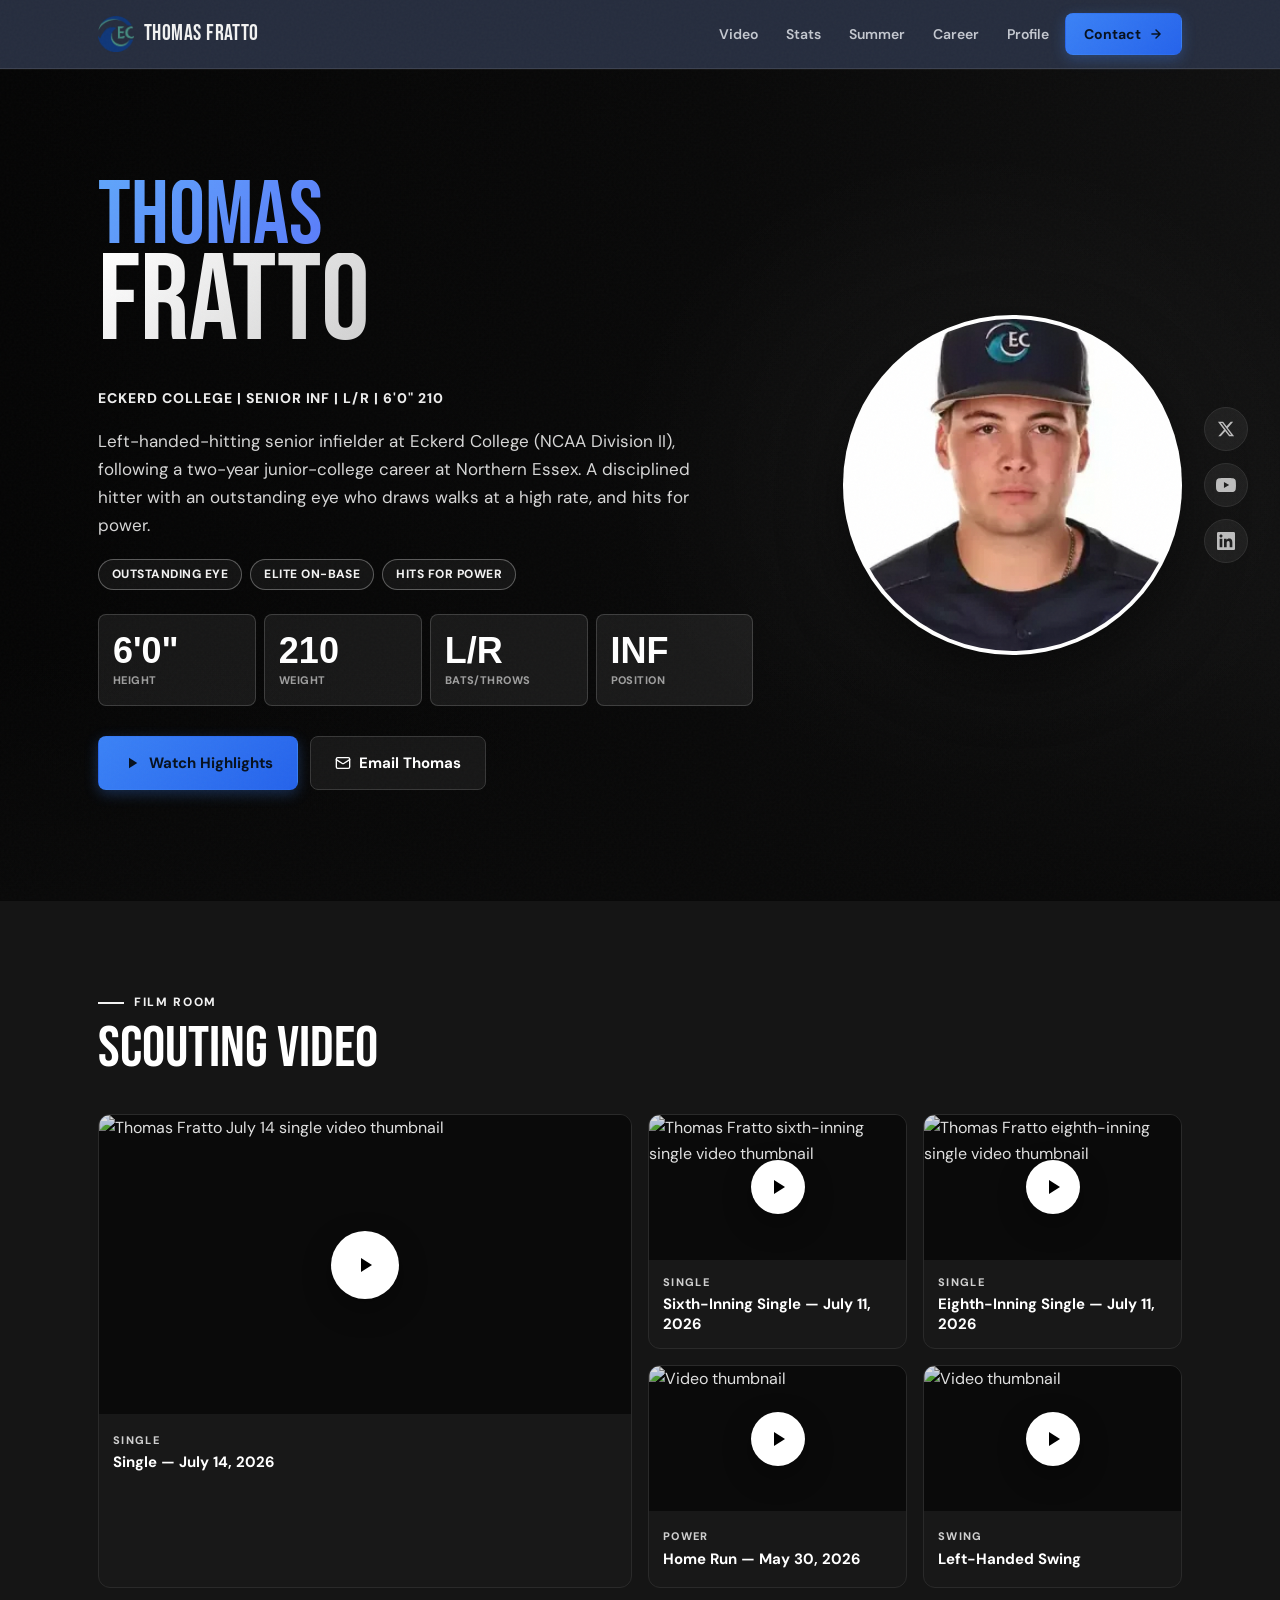
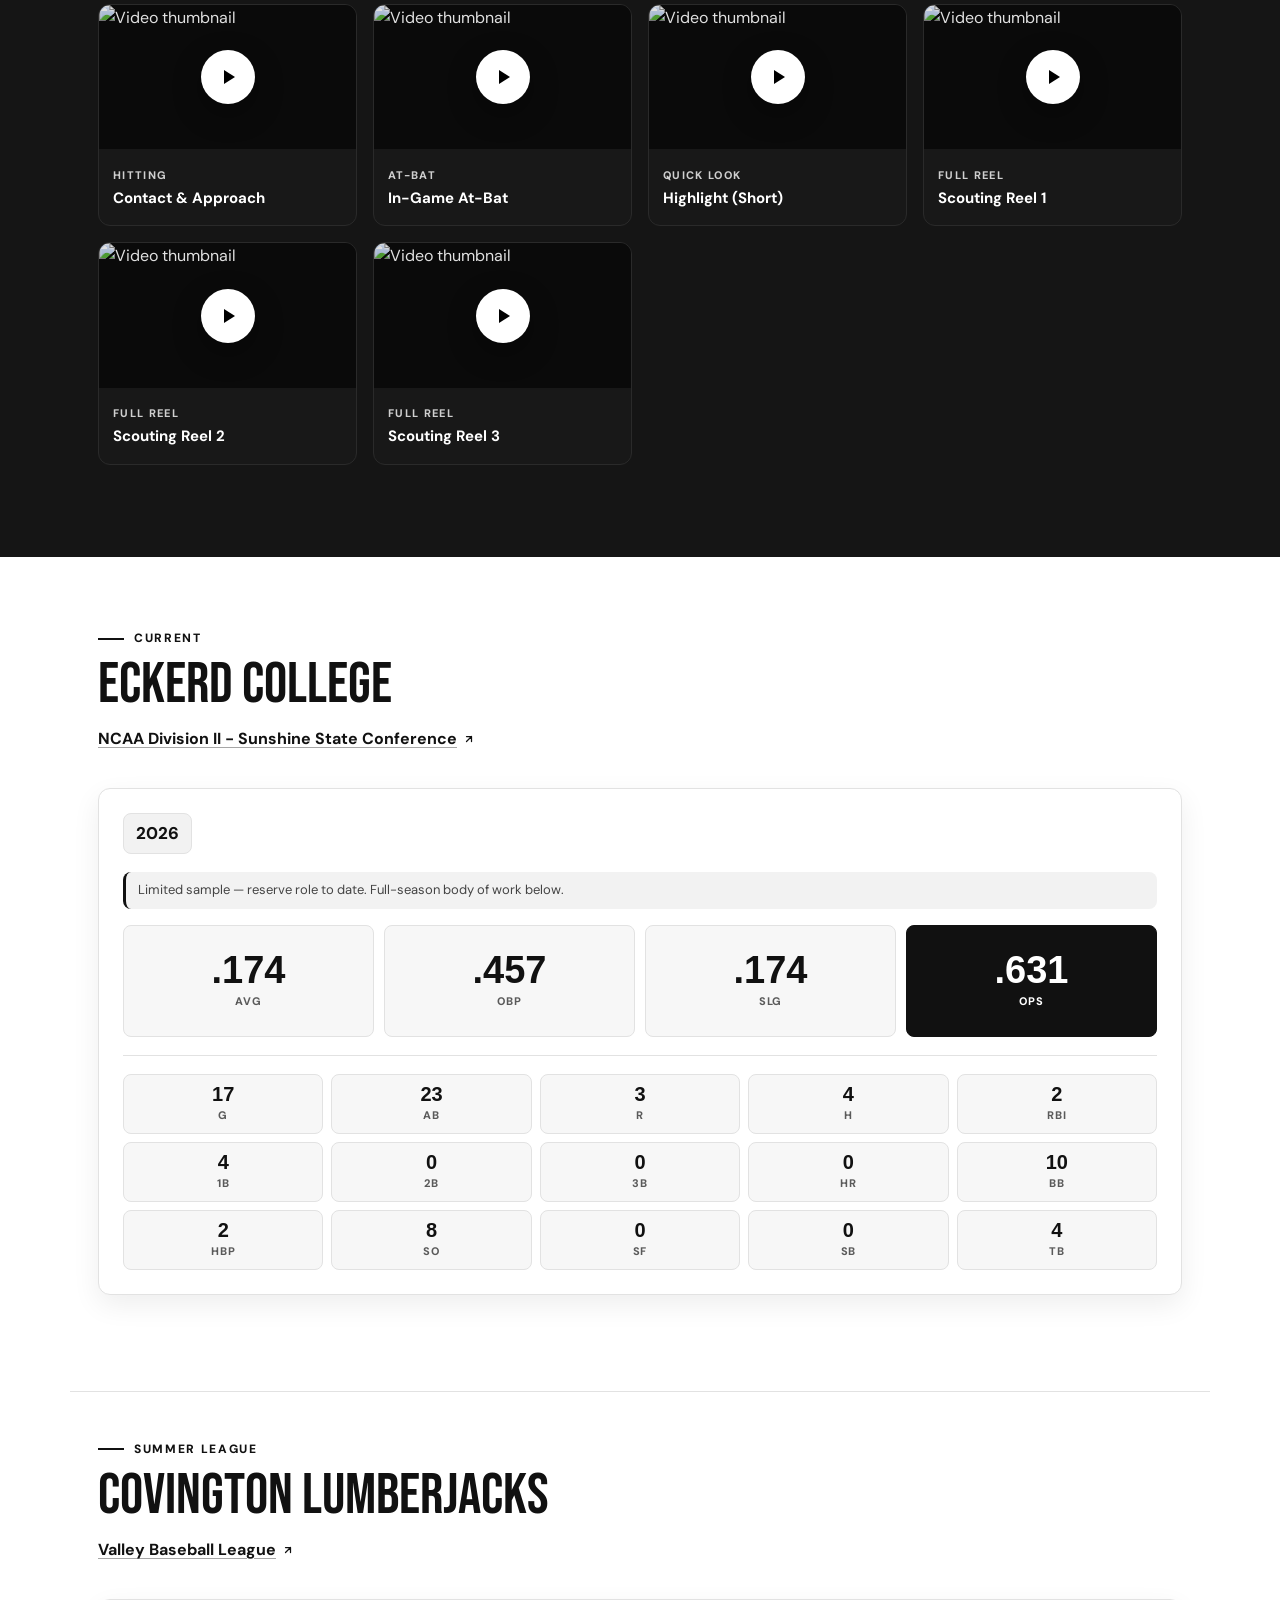
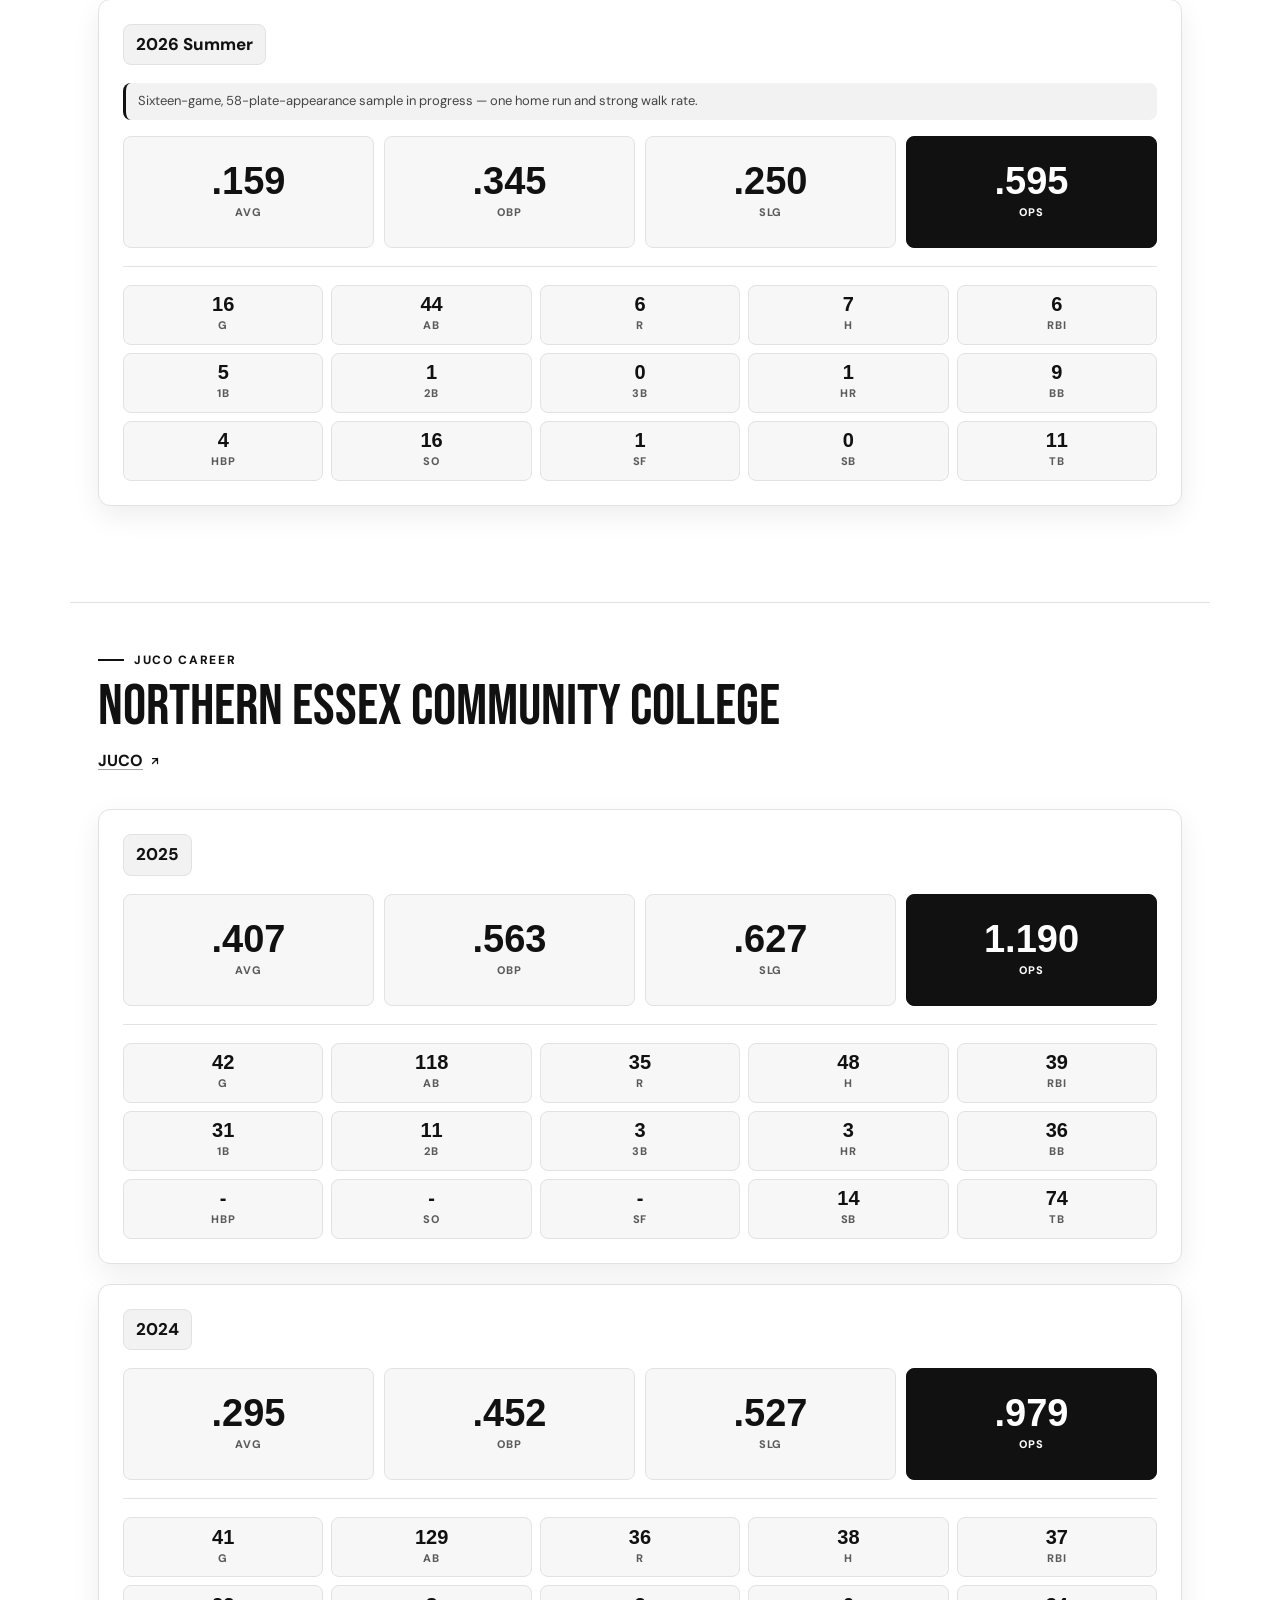
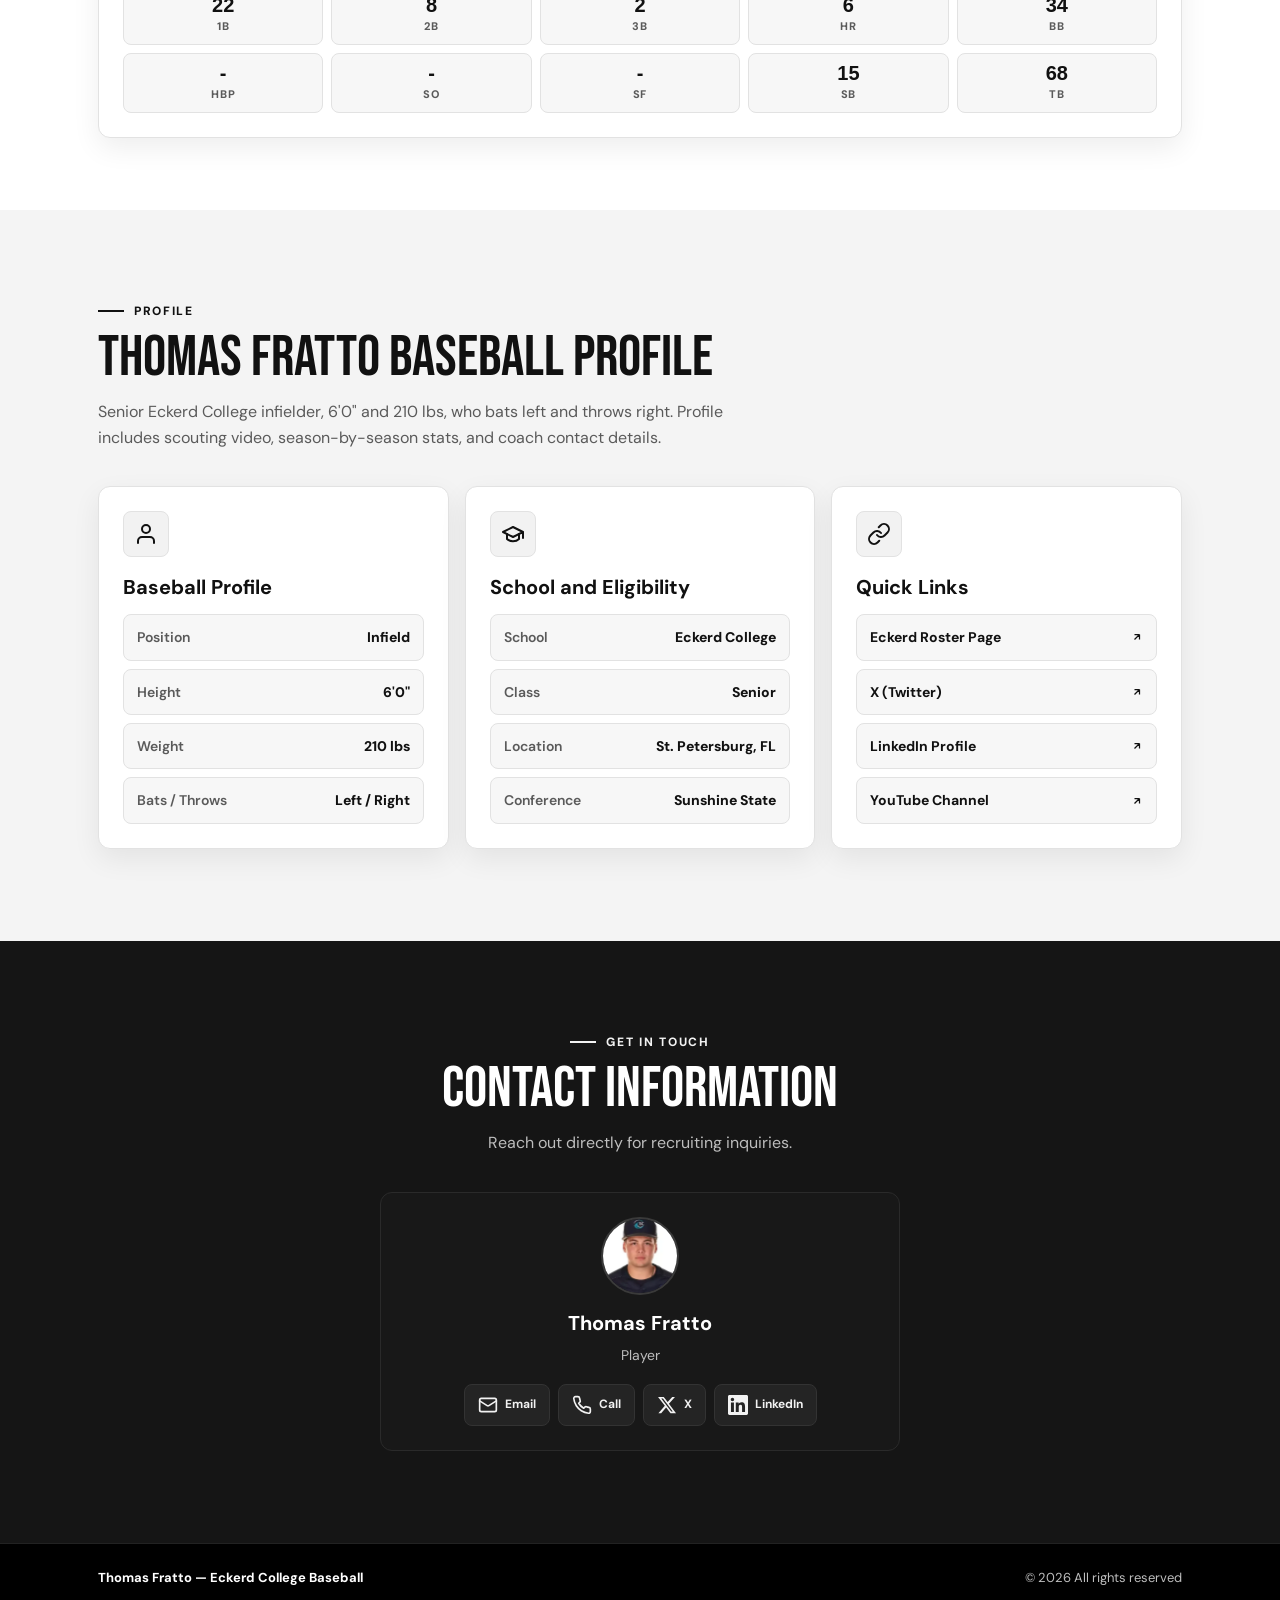
==== commit f34112e9: "Update index.html" ====
--- a/index.html
+++ b/index.html
@@ -210,6 +210,30 @@
 
         <div class="video-grid" role="list">
           <a class="video-card" role="listitem"
+             href="https://youtu.be/2lU3Wd00HiY?si=FjZno_pECWzJEjn8" target="_blank" rel="noreferrer"
+             aria-label="Watch single from July 14, 2026 on YouTube">
+            <div class="video-thumb">
+              <img
+                src="https://img.youtube.com/vi/2lU3Wd00HiY/hqdefault.jpg"
+                alt="Thomas Fratto July 14 single video thumbnail"
+                loading="lazy"
+                decoding="async"
+                onerror="this.onerror=null;this.src='https://img.youtube.com/vi/2lU3Wd00HiY/mqdefault.jpg';" />
+              <div class="video-overlay">
+                <div class="play-btn">
+                  <svg width="24" height="24" viewBox="0 0 24 24" fill="currentColor">
+                    <path d="M8 5v14l11-7z"/>
+                  </svg>
+                </div>
+              </div>
+            </div>
+            <div class="video-meta">
+              <span class="video-tag">Single</span>
+              <span class="video-title">Single &mdash; July 14, 2026</span>
+            </div>
+          </a>
+
+          <a class="video-card" role="listitem"
              href="https://youtu.be/-yveYeYZptw" target="_blank" rel="noreferrer"
              aria-label="Watch sixth-inning single from July 11, 2026 on YouTube">
             <div class="video-thumb">
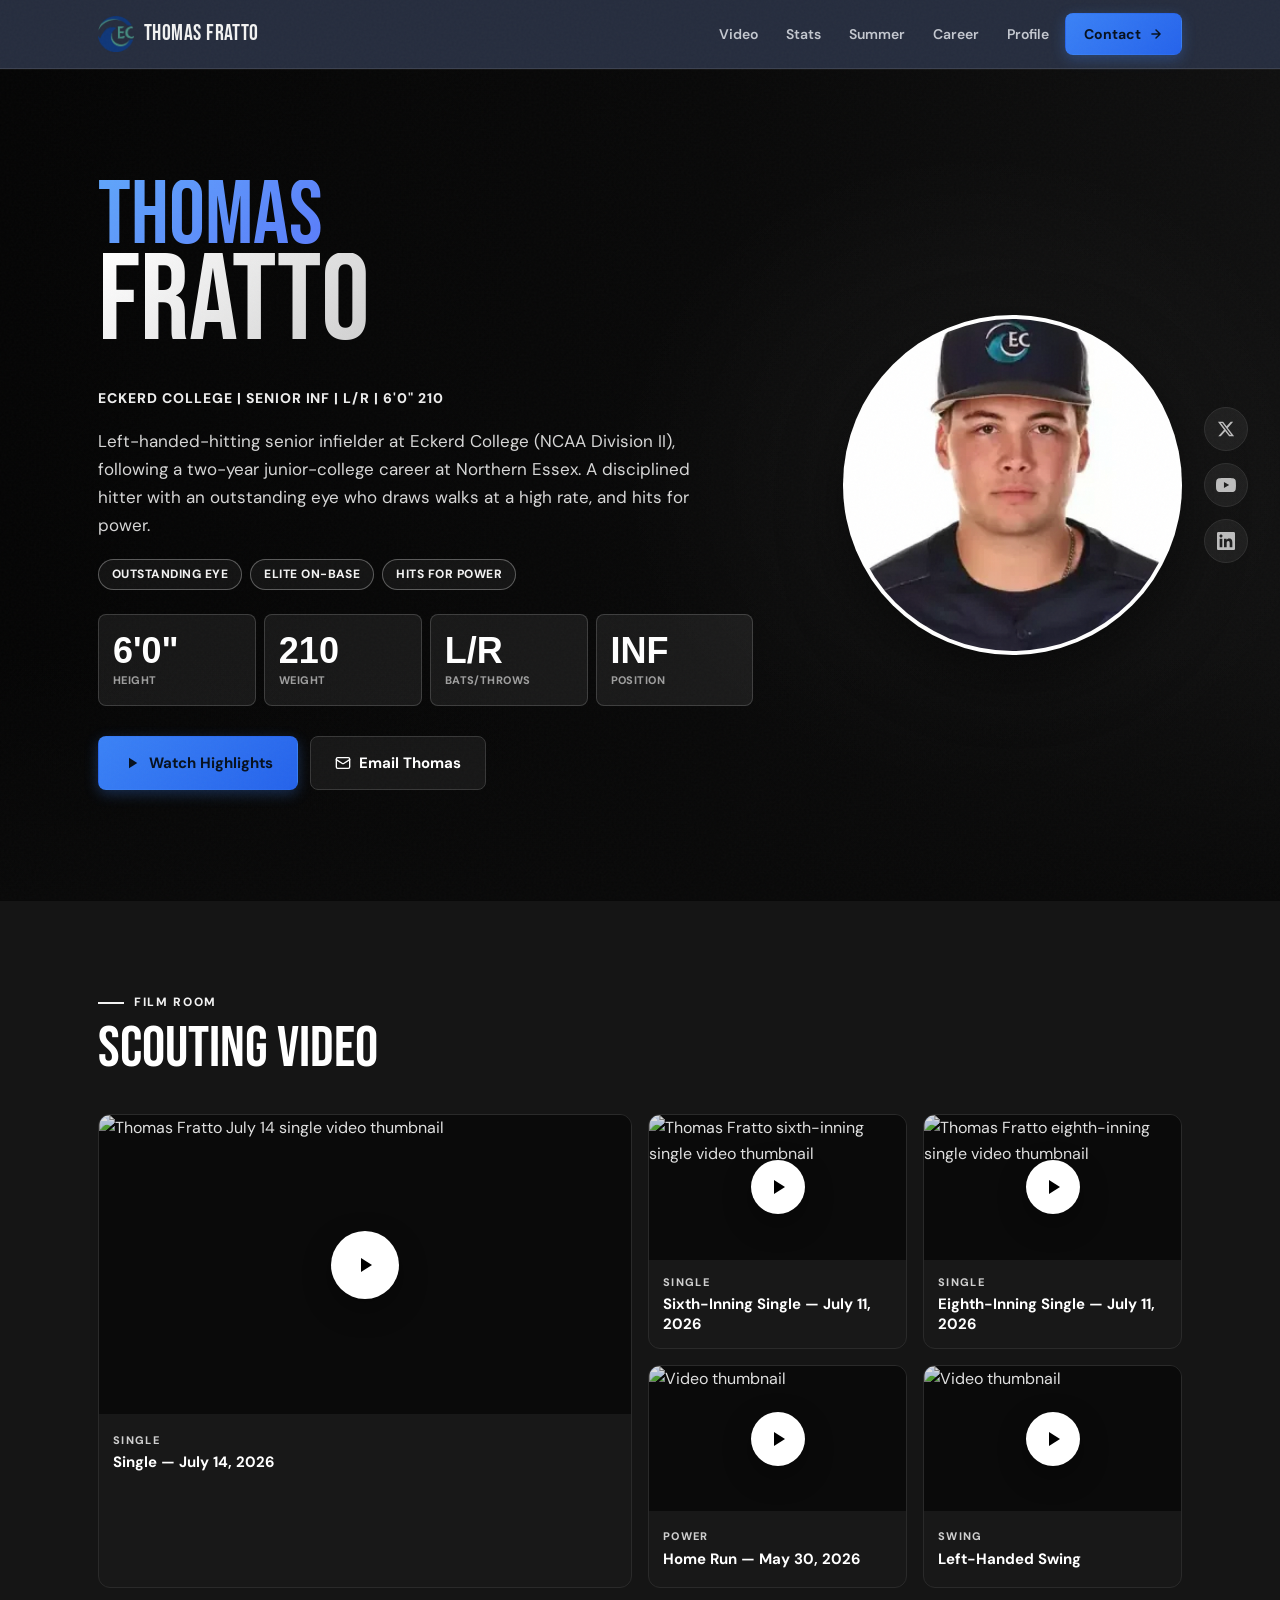
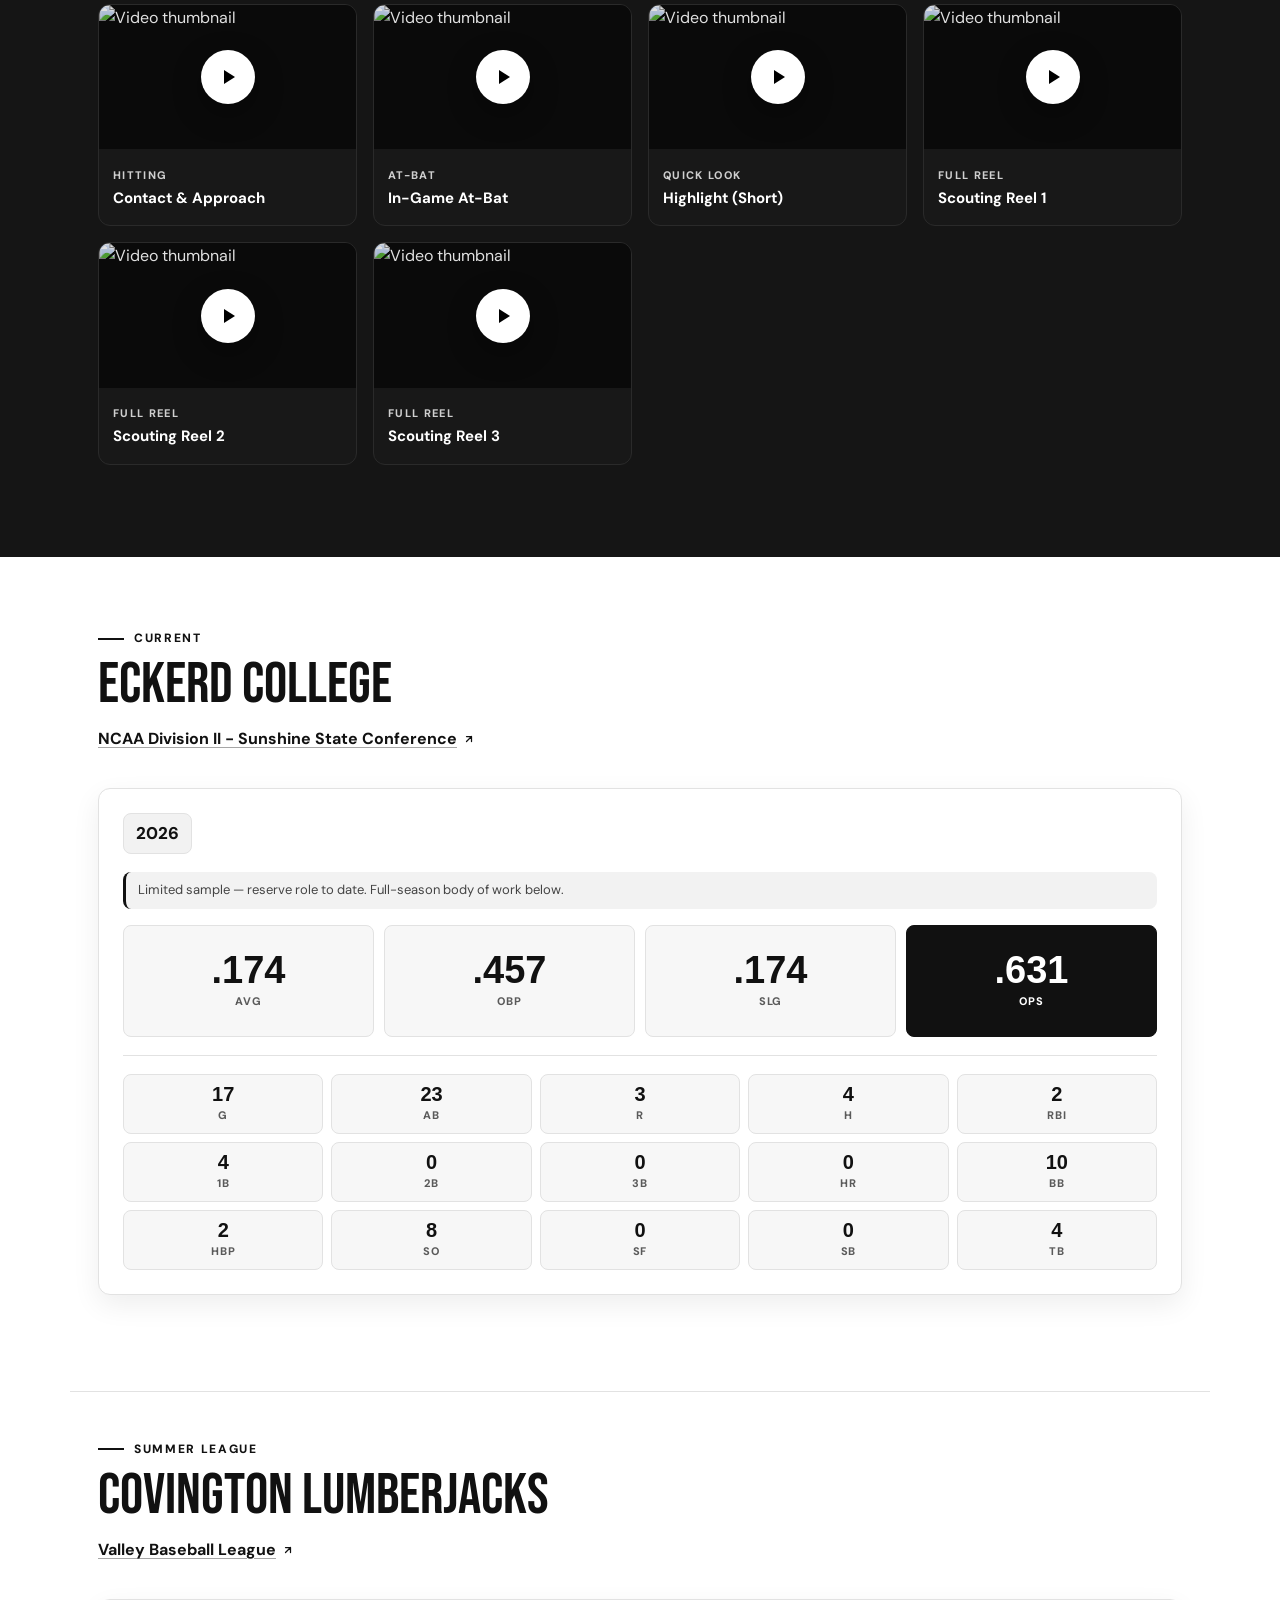
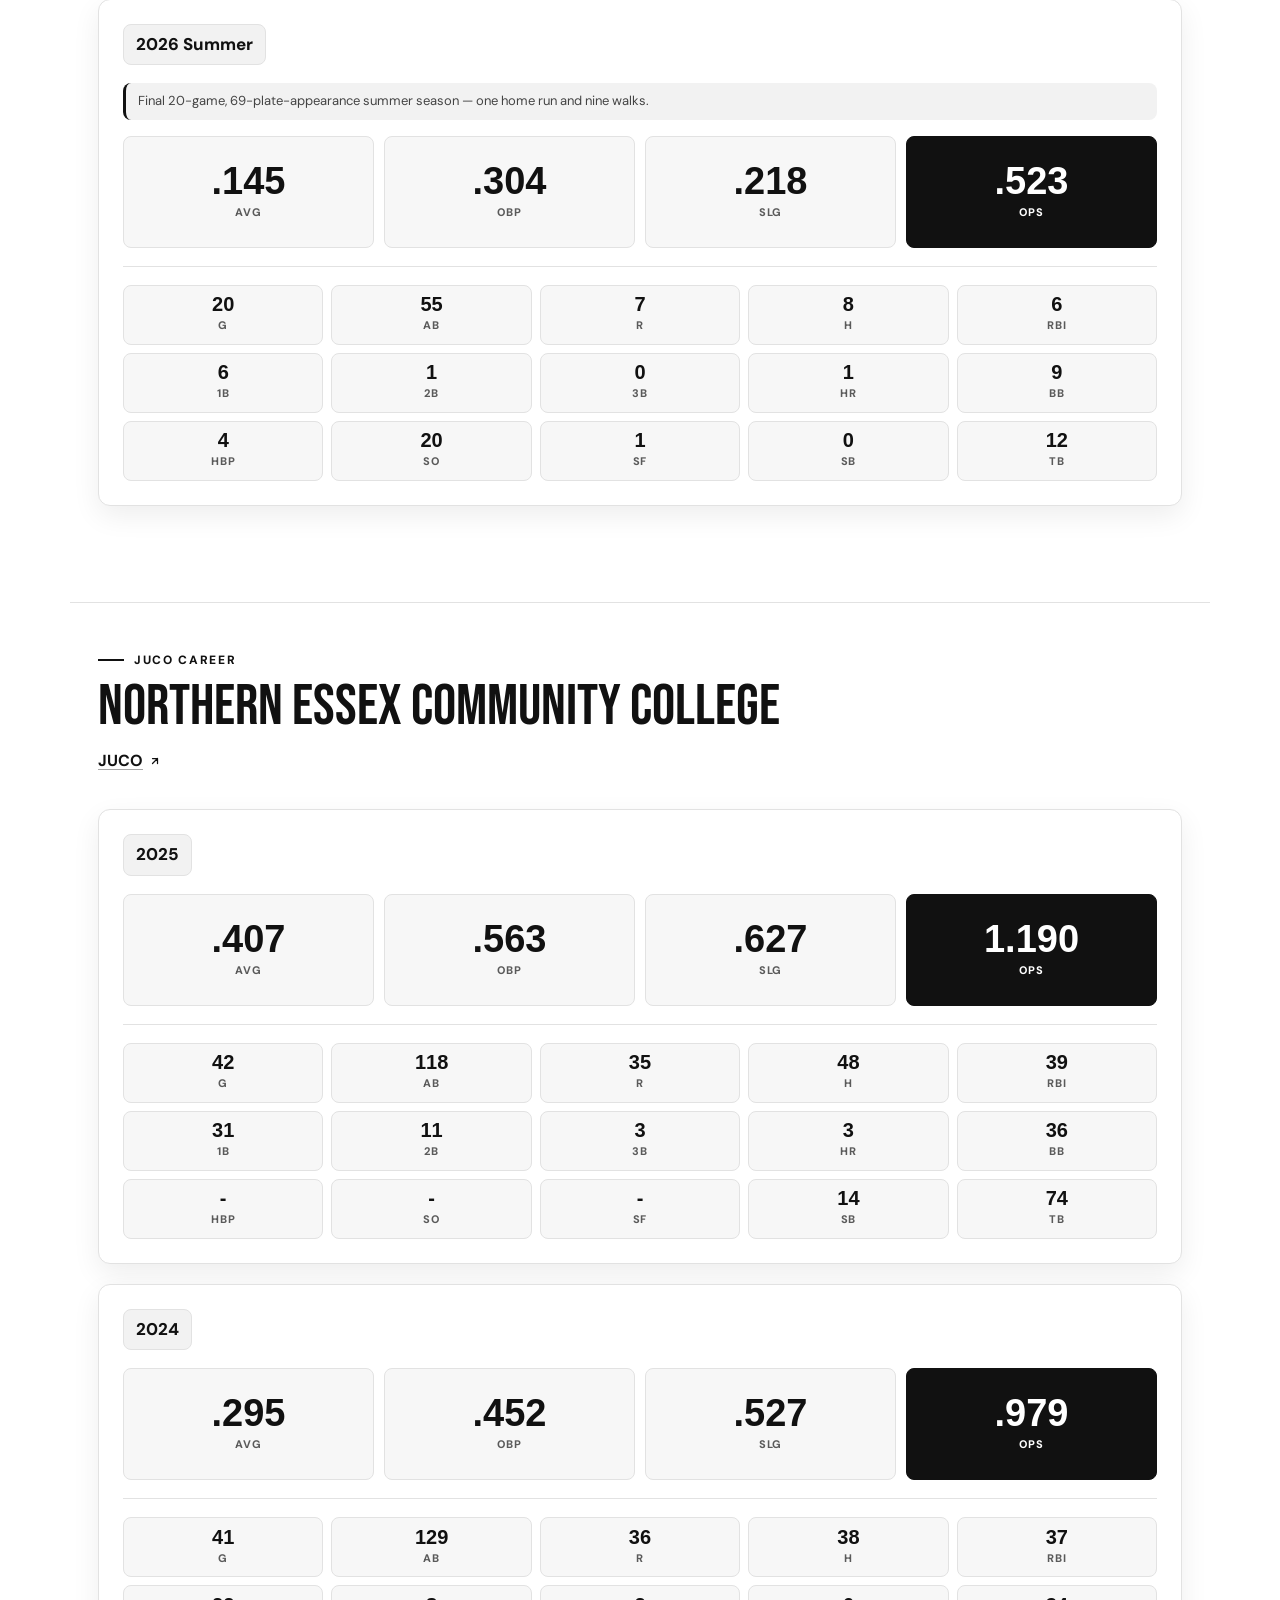
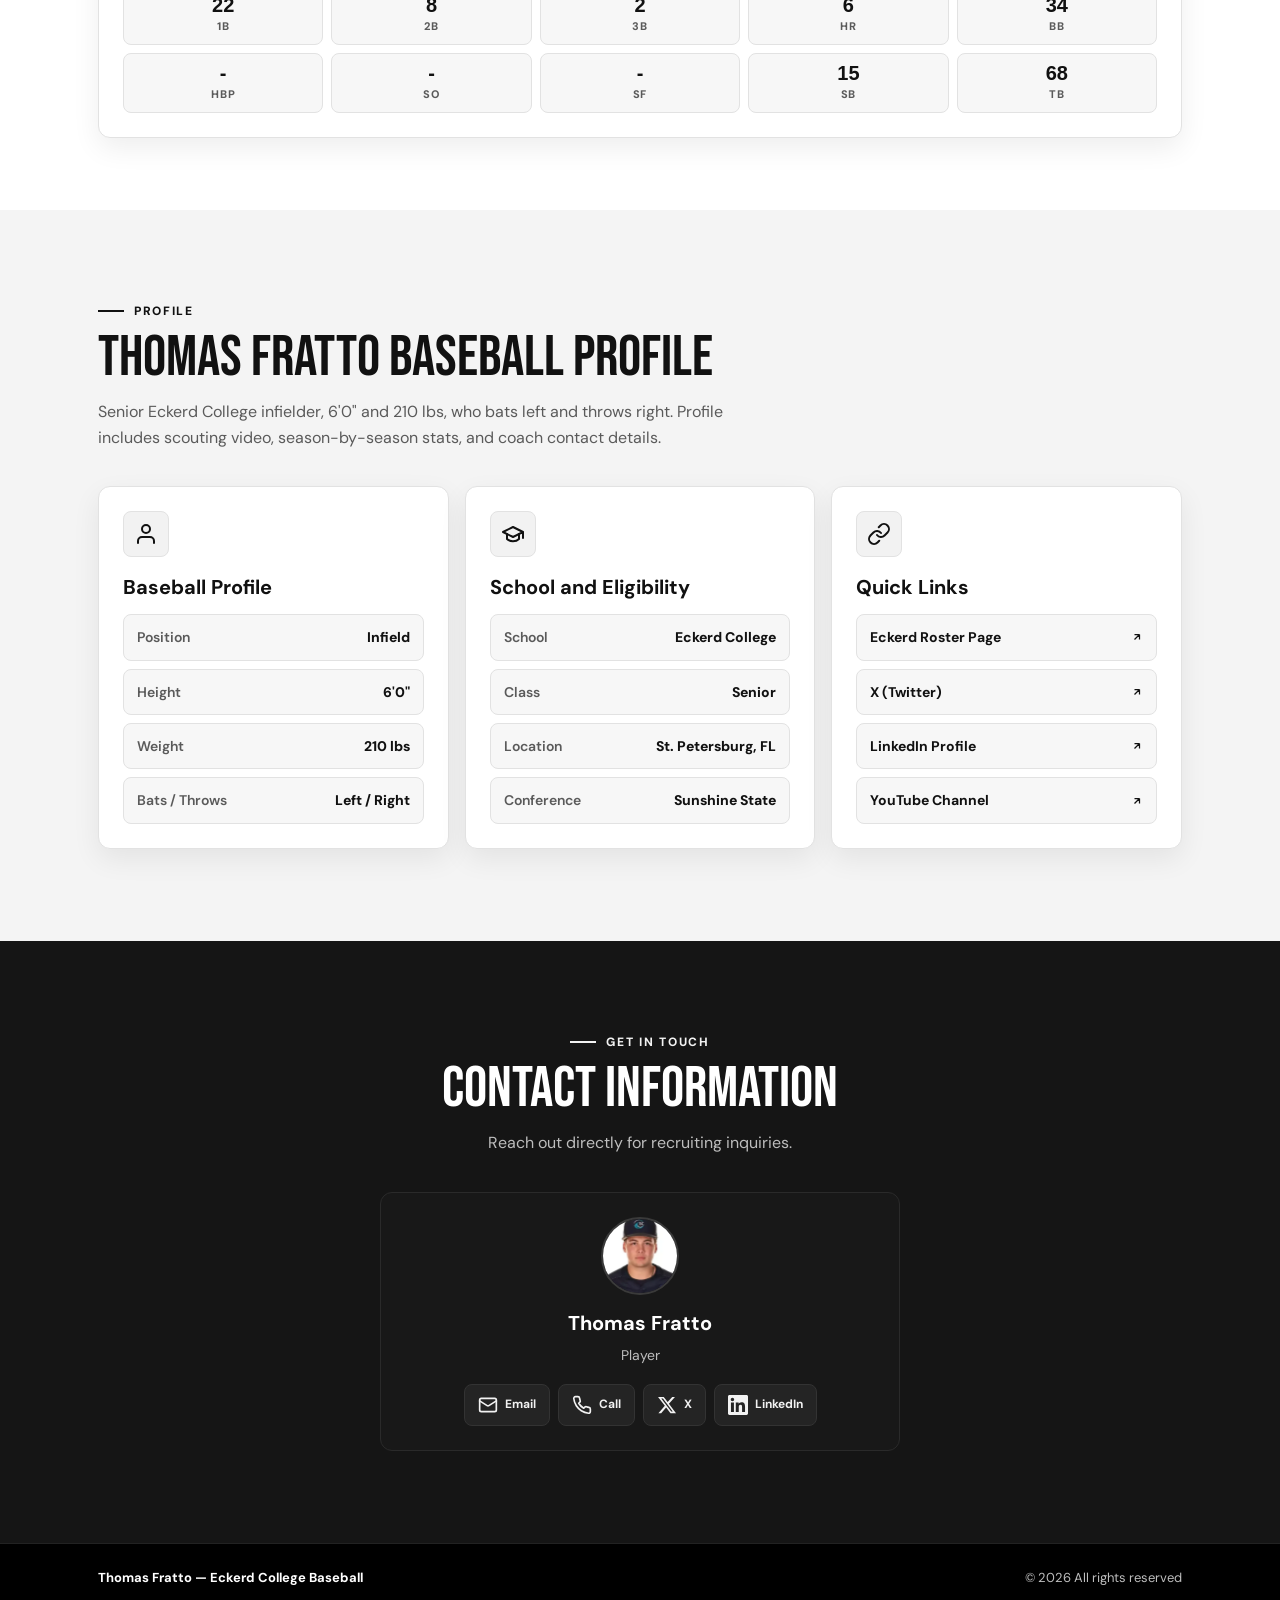
==== commit 3fcad4e7: "Update final 2026 summer statistics" ====
--- a/index.html
+++ b/index.html
@@ -574,37 +574,37 @@
         <div class="stats-years">
           <div class="stats-card">
             <div class="stats-year-label">2026 Summer</div>
-            <p class="stats-note">Sixteen-game, 58-plate-appearance sample in progress — one home run and strong walk rate.</p>
+            <p class="stats-note">Final 20-game, 69-plate-appearance summer season — one home run and nine walks.</p>
             <div class="stats-content">
               <div class="stats-grid">
                 <div class="stat-item">
-                  <span class="stat-number">.159</span>
+                  <span class="stat-number">.145</span>
                   <span class="stat-name">AVG</span>
                 </div>
                 <div class="stat-item">
-                  <span class="stat-number">.345</span>
+                  <span class="stat-number">.304</span>
                   <span class="stat-name">OBP</span>
                 </div>
                 <div class="stat-item">
-                  <span class="stat-number">.250</span>
+                  <span class="stat-number">.218</span>
                   <span class="stat-name">SLG</span>
                 </div>
                 <div class="stat-item featured">
-                  <span class="stat-number">.595</span>
+                  <span class="stat-number">.523</span>
                   <span class="stat-name">OPS</span>
                 </div>
               </div>
               <div class="stats-divider"></div>
               <div class="stats-table">
                 <div class="stats-row">
-                  <div class="stats-cell"><span class="cell-value">16</span><span class="cell-label">G</span></div>
-                  <div class="stats-cell"><span class="cell-value">44</span><span class="cell-label">AB</span></div>
-                  <div class="stats-cell"><span class="cell-value">6</span><span class="cell-label">R</span></div>
-                  <div class="stats-cell"><span class="cell-value">7</span><span class="cell-label">H</span></div>
+                  <div class="stats-cell"><span class="cell-value">20</span><span class="cell-label">G</span></div>
+                  <div class="stats-cell"><span class="cell-value">55</span><span class="cell-label">AB</span></div>
+                  <div class="stats-cell"><span class="cell-value">7</span><span class="cell-label">R</span></div>
+                  <div class="stats-cell"><span class="cell-value">8</span><span class="cell-label">H</span></div>
                   <div class="stats-cell"><span class="cell-value">6</span><span class="cell-label">RBI</span></div>
                 </div>
                 <div class="stats-row">
-                  <div class="stats-cell"><span class="cell-value">5</span><span class="cell-label">1B</span></div>
+                  <div class="stats-cell"><span class="cell-value">6</span><span class="cell-label">1B</span></div>
                   <div class="stats-cell"><span class="cell-value">1</span><span class="cell-label">2B</span></div>
                   <div class="stats-cell"><span class="cell-value">0</span><span class="cell-label">3B</span></div>
                   <div class="stats-cell"><span class="cell-value">1</span><span class="cell-label">HR</span></div>
@@ -612,10 +612,10 @@
                 </div>
                 <div class="stats-row">
                   <div class="stats-cell"><span class="cell-value">4</span><span class="cell-label">HBP</span></div>
-                  <div class="stats-cell"><span class="cell-value">16</span><span class="cell-label">SO</span></div>
+                  <div class="stats-cell"><span class="cell-value">20</span><span class="cell-label">SO</span></div>
                   <div class="stats-cell"><span class="cell-value">1</span><span class="cell-label">SF</span></div>
                   <div class="stats-cell"><span class="cell-value">0</span><span class="cell-label">SB</span></div>
-                  <div class="stats-cell"><span class="cell-value">11</span><span class="cell-label">TB</span></div>
+                  <div class="stats-cell"><span class="cell-value">12</span><span class="cell-label">TB</span></div>
                 </div>
               </div>
             </div>
@@ -991,7 +991,7 @@
     // Register Service Worker for PWA
     if ('serviceWorker' in navigator) {
       window.addEventListener('load', () => {
-        navigator.serviceWorker.register('./sw.js?v=43')
+        navigator.serviceWorker.register('./sw.js?v=45')
           .then((registration) => {
             console.log('SW registered:', registration.scope);
           })
